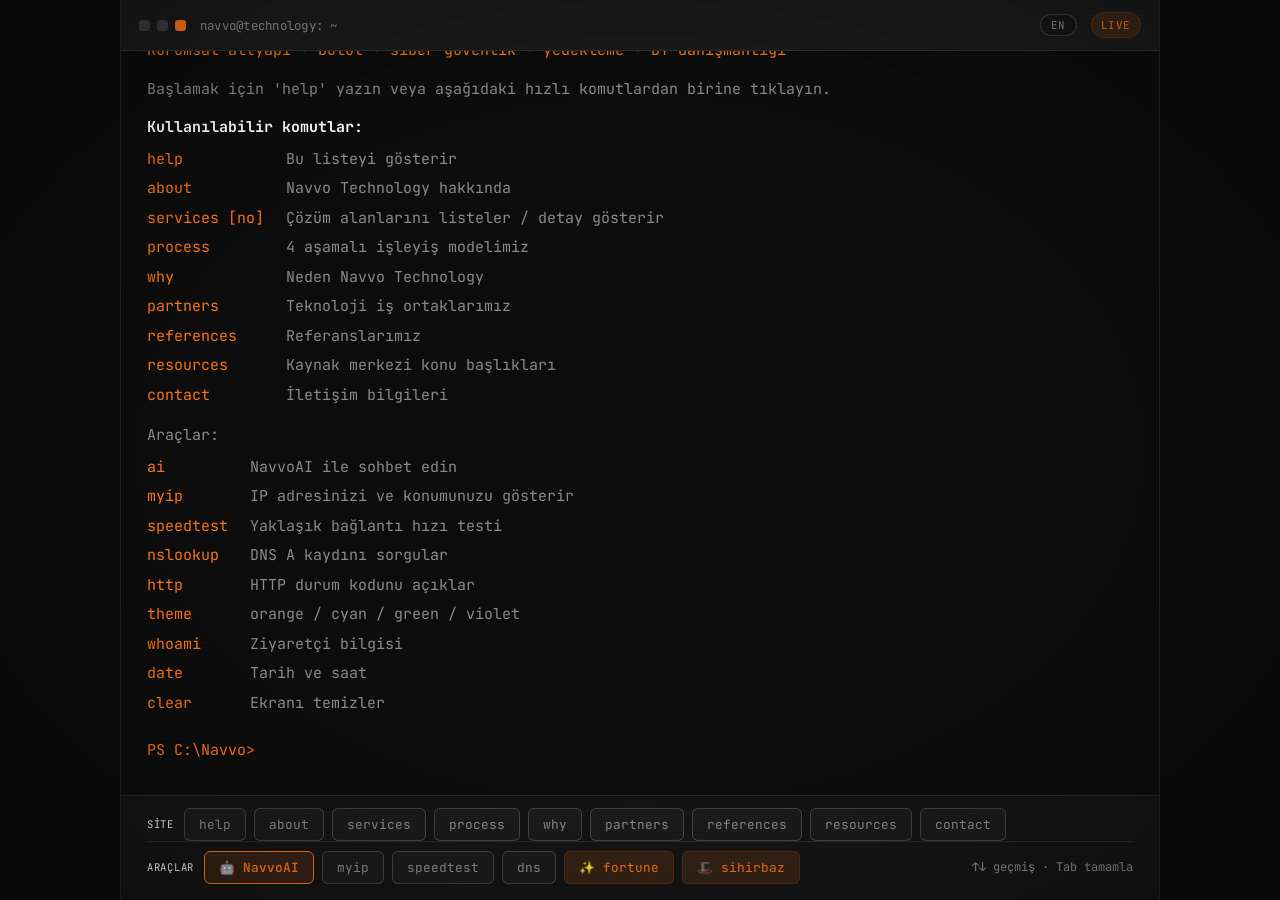
==== index.html @ ca524dff "Collapse mobile command bar into a dropdown, move language switch to header - The SİTE/ARAÇLAR butto" ====
<!DOCTYPE html>
<html lang="tr">
<head>
<meta charset="UTF-8">
<meta name="viewport" content="width=device-width, initial-scale=1.0">
<title>Navvo Technology — Terminal</title>
<meta name="description" content="Navvo Technology; kurumsal altyapı, bulut, siber güvenlik, yedekleme ve BT danışmanlığı hizmetlerini interaktif bir komut satırı arayüzünde sunar.">
<link rel="icon" href="data:,">
<link rel="preconnect" href="https://fonts.googleapis.com">
<link rel="preconnect" href="https://fonts.gstatic.com" crossorigin>
<link href="https://fonts.googleapis.com/css2?family=JetBrains+Mono:wght@400;500;600;700&display=swap" rel="stylesheet">
<link rel="stylesheet" href="assets/css/terminal.css">
</head>
<body>

<div class="crt"></div>

<div class="terminal">
  <div class="title-bar">
    <div class="tl-dots">
      <span></span><span></span><span class="close" title="exit"></span>
    </div>
    <div class="tl-title">navvo@technology: ~</div>
    <button class="lang-toggle" id="lang-toggle" type="button">EN</button>
    <div class="tl-badge">LIVE</div>
  </div>

  <div class="term-body" id="term-body">
    <div id="term-output"></div>
    <div class="input-row">
      <span class="prompt" id="prompt-label">PS C:\Navvo&gt;</span>
      <input id="term-input" class="term-input" autocomplete="off" spellcheck="false" disabled>
    </div>
  </div>

  <div class="quick-cmds">
    <button class="qc-toggle" id="qc-toggle" type="button">☰ Komutlar <span class="chev">▾</span></button>
    <div class="qc-body" id="qc-body">
      <div class="qc-body-inner">
        <div class="qc-row">
          <span class="qc-label">Site</span>
          <button data-cmd="help">help</button>
          <button data-cmd="about">about</button>
          <button data-cmd="services">services</button>
          <button data-cmd="process">process</button>
          <button data-cmd="why">why</button>
          <button data-cmd="partners">partners</button>
          <button data-cmd="references">references</button>
          <button data-cmd="resources">resources</button>
          <button data-cmd="contact">contact</button>
        </div>
        <div class="qc-row">
          <span class="qc-label">Araçlar</span>
          <button data-cmd="ai" class="ai-btn">🤖 NavvoAI</button>
          <button data-cmd="myip">myip</button>
          <button data-cmd="speedtest">speedtest</button>
          <button data-cmd="dns navvo.co">dns</button>
          <button data-cmd="fortune" class="fun-btn">✨ fortune</button>
          <button data-cmd="buyu" class="fun-btn">🎩 sihirbaz</button>
          <span class="hint">↑↓ geçmiş · Tab tamamla</span>
        </div>
      </div>
    </div>
  </div>
</div>

<script src="assets/js/data.js"></script>
<script src="assets/js/terminal.js"></script>
</body>
</html>
---- assets/css/terminal.css ----
:root{
  --bg:#0c0c0c;
  --panel:#141414;
  --panel-2:#1a1a1a;
  --text:#f1f1f1;
  --text-dim:#8a8a8a;
  --accent:#f97316;
  --accent-dim: rgba(249,115,22,.14);
  --border: rgba(255,255,255,.09);
  --border-strong: rgba(255,255,255,.18);
  --danger:#f43f5e;
  --ok:#22c55e;
  --info:#3b82f6;
}
*,*::before,*::after{ box-sizing:border-box; }
html,body{ height:100%; }
body{
  margin:0;
  background:var(--bg);
  color:var(--text);
  font-family:'JetBrains Mono','Cascadia Code',Consolas,monospace;
  font-size:15px;
  line-height:1.7;
  -webkit-font-smoothing:antialiased;
  overflow:hidden;
}
a{ color:var(--accent); }
button{ font-family:inherit; cursor:pointer; }

.crt{
  position:fixed; inset:0; pointer-events:none; z-index:50;
  background:
    repeating-linear-gradient(rgba(0,0,0,0) 0, rgba(0,0,0,0) 2px, rgba(255,255,255,.012) 3px, rgba(0,0,0,0) 4px),
    radial-gradient(ellipse at center, transparent 55%, rgba(0,0,0,.55) 130%);
}

.terminal{
  height:100vh; display:flex; flex-direction:column;
  max-width:1040px; margin:0 auto;
  border-left:1px solid var(--border); border-right:1px solid var(--border);
}

.title-bar{
  flex:none; display:flex; align-items:center; gap:14px;
  padding:12px 18px; background:var(--panel-2); border-bottom:1px solid var(--border);
}
.tl-dots{ display:flex; gap:7px; }
.tl-dots span{ width:11px; height:11px; border-radius:3px; background:#3a3a3a; display:inline-block; transition:filter .2s; }
.tl-dots span.close{ background:var(--accent); cursor:pointer; }
.tl-dots span.close:hover{ filter:brightness(1.3); }
.tl-title{ font-size:.78rem; color:var(--text-dim); letter-spacing:.02em; }
.lang-toggle{
  margin-left:auto; font-size:.68rem; color:var(--text-dim); border:1px solid var(--border-strong);
  background:var(--panel); padding:3px 10px; border-radius:999px; letter-spacing:.05em;
  text-transform:uppercase; transition:all .2s;
}
.lang-toggle:hover{ color:var(--accent); border-color:var(--accent); background:var(--accent-dim); }
.tl-badge{
  font-size:.68rem; color:var(--accent); border:1px solid var(--accent-dim);
  background:var(--accent-dim); padding:3px 9px; border-radius:999px; letter-spacing:.05em; text-transform:uppercase;
  animation: live-pulse 2.4s ease-in-out infinite;
}
@keyframes live-pulse{
  0%,100%{ opacity:1; }
  50%{ opacity:.32; }
}

.term-body{
  flex:1; overflow-y:auto; padding:22px 26px 12px;
  scrollbar-width:thin; scrollbar-color:#333 transparent;
}
.term-body::-webkit-scrollbar{ width:9px; }
.term-body::-webkit-scrollbar-thumb{ background:#2a2a2a; border-radius:6px; }

.line{ white-space:pre-wrap; word-break:break-word; margin:0 0 2px; }
.line.spacer{ height:.6em; }
.line.dim{ color:var(--text-dim); }
.line.accent{ color:var(--accent); }
.line.ok{ color:var(--ok); }
.line.danger{ color:var(--danger); }
.line.info{ color:var(--info); }
.line b{ color:#fff; }
.echo-row{ display:flex; gap:10px; margin-bottom:2px; }
.echo-row .prompt{ color:var(--accent); flex:none; }
.echo-row .cmd-echo{ color:var(--text); }

.help-table{ display:grid; grid-template-columns:auto 1fr; gap:4px 22px; margin:6px 0 4px; }
.help-table .k{ color:var(--accent); }
.help-table .v{ color:var(--text-dim); }

.svc-list{ margin:6px 0; }
.svc-block{ padding:6px 0; }
.svc-row{ display:grid; grid-template-columns:28px 1fr auto; gap:10px; align-items:baseline; }
.svc-row .idx{ color:var(--text-dim); }
.svc-row .name{ font-weight:600; }
.svc-row .hint{ color:var(--text-dim); font-size:.85em; }
.svc-desc{ color:var(--text-dim); margin:2px 0 0 38px; font-size:.9em; max-width:640px; }

.clickable{ cursor:pointer; border-radius:4px; transition:background .15s; }
.clickable:hover{ background:var(--accent-dim); }
.svc-row.clickable:hover .name{ text-decoration:underline; }

.info-block{ margin:0 0 14px; max-width:680px; }
.info-block .title{ color:var(--accent); font-weight:600; }
.info-block .desc{ color:var(--text-dim); margin-top:3px; font-size:.92em; }

.client-grid{ display:grid; grid-template-columns:repeat(3, 1fr); gap:5px 24px; margin:8px 0; }
.client-item{ color:var(--text); font-size:.92em; white-space:nowrap; overflow:hidden; text-overflow:ellipsis; }
.client-item .bullet{ color:var(--accent); margin-right:8px; }

.tree{ margin:6px 0; }
.tree-line{ padding:1px 4px; }
.tree-prefix{ color:var(--text-dim); white-space:pre; }
.tree-node{ color:var(--text); }
.tree-line.clickable:hover .tree-node{ color:var(--accent); text-decoration:underline; }

.sub-item{ margin:2px 0 10px 18px; }
.sub-item .bullet{ color:var(--accent); }
.sub-item .name{ color:#fff; font-weight:600; }
.sub-item .desc{ color:var(--text-dim); display:block; margin-left:18px; }

.link-line a{ text-decoration:underline; }

.input-row{
  display:flex; align-items:center; gap:10px; padding:6px 0 18px;
  flex:none;
}
.input-row .prompt{ color:var(--accent); flex:none; white-space:nowrap; }
.term-input{
  flex:1; background:transparent; border:none; outline:none;
  color:var(--text); font:inherit; caret-color:var(--accent); min-width:0;
}
.term-input::selection{ background:var(--accent-dim); }

.quick-cmds{
  flex:none;
  padding:12px 26px 16px; border-top:1px solid var(--border); background:var(--panel);
}
.qc-toggle{
  display:none; width:100%; align-items:center; justify-content:space-between;
  background:var(--panel-2); border:1px solid var(--border-strong); color:var(--text-dim);
  padding:10px 14px; border-radius:6px; font-size:.8rem;
}
.qc-toggle .chev{ transition:transform .25s ease; }
.qc-toggle.open .chev{ transform:rotate(180deg); }
.qc-body{ display:flex; flex-direction:column; gap:9px; }
.qc-row{ display:flex; flex-wrap:wrap; gap:8px; align-items:center; }
.qc-row + .qc-row{ padding-top:9px; border-top:1px solid var(--border); }
.qc-label{
  font-size:.66rem; text-transform:uppercase; letter-spacing:.07em;
  color:var(--text-faint); margin-right:2px; white-space:nowrap;
}
.quick-cmds button{
  background:var(--panel-2); border:1px solid var(--border-strong); color:var(--text-dim);
  padding:7px 14px; border-radius:6px; font-size:.8rem; transition:all .2s;
}
.quick-cmds button:hover{ color:var(--accent); border-color:var(--accent); background:var(--accent-dim); }
.quick-cmds button.fun-btn{ color:var(--accent); border-color:var(--accent-dim); background:var(--accent-dim); }
.quick-cmds button.fun-btn:hover{ border-color:var(--accent); }
.quick-cmds button.ai-btn{ color:var(--accent); border-color:var(--accent); background:var(--accent-dim); font-weight:600; }
.quick-cmds button.ai-btn:hover{ background:var(--accent); color:#0a0a0a; }

.ai-you{ color:var(--text-dim); font-weight:600; }
.ai-bot{ color:var(--accent); font-weight:600; }

.quick-link{
  background:var(--panel-2); border:1px solid var(--border-strong); color:var(--text-dim);
  padding:7px 14px; border-radius:6px; font-size:.8rem; transition:all .2s; text-decoration:none;
}
.quick-link:hover{ color:var(--accent); border-color:var(--accent); background:var(--accent-dim); }
.quick-cmds .hint{ margin-left:auto; color:var(--text-dim); font-size:.75rem; align-self:center; display:none; }

@media (min-width:640px){
  .quick-cmds .hint{ display:block; }
}
@media (max-width:640px){
  .client-grid{ grid-template-columns:1fr; }
  body{ font-size:13.5px; }
  .term-body{ padding:16px 16px 8px; }
  .quick-cmds{ padding:10px 16px 14px; }
  .title-bar{ padding:10px 14px; }

  .qc-toggle{ display:flex; }
  .qc-body{
    display:grid; grid-template-rows:0fr; transition:grid-template-rows .3s ease;
  }
  .qc-body.open{ grid-template-rows:1fr; margin-top:10px; }
  .qc-body-inner{ overflow:hidden; display:flex; flex-direction:column; gap:9px; }
}
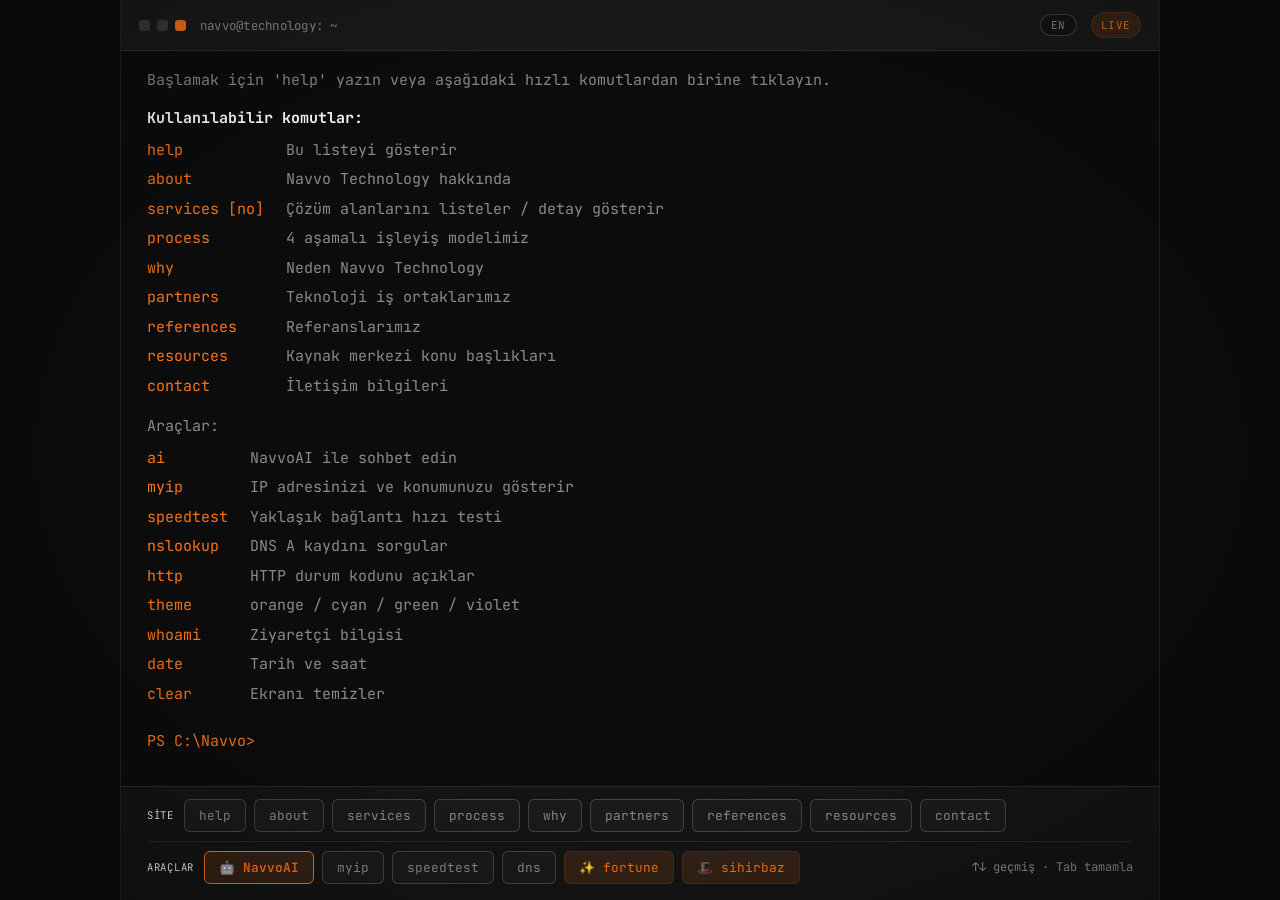
==== commit df25eaed: "Rework mobile nav: header hamburger opens a right-side drawer The narrow title bar was cramming dots" ====
--- a/index.html
+++ b/index.html
@@ -21,6 +21,7 @@
       <span></span><span></span><span class="close" title="exit"></span>
     </div>
     <div class="tl-title">navvo@technology: ~</div>
+    <button class="menu-toggle" id="menu-toggle" type="button" aria-label="Menü">☰</button>
     <button class="lang-toggle" id="lang-toggle" type="button">EN</button>
     <div class="tl-badge">LIVE</div>
   </div>
@@ -33,32 +34,30 @@
     </div>
   </div>
 
-  <div class="quick-cmds">
-    <button class="qc-toggle" id="qc-toggle" type="button">☰ Komutlar <span class="chev">▾</span></button>
-    <div class="qc-body" id="qc-body">
-      <div class="qc-body-inner">
-        <div class="qc-row">
-          <span class="qc-label">Site</span>
-          <button data-cmd="help">help</button>
-          <button data-cmd="about">about</button>
-          <button data-cmd="services">services</button>
-          <button data-cmd="process">process</button>
-          <button data-cmd="why">why</button>
-          <button data-cmd="partners">partners</button>
-          <button data-cmd="references">references</button>
-          <button data-cmd="resources">resources</button>
-          <button data-cmd="contact">contact</button>
-        </div>
-        <div class="qc-row">
-          <span class="qc-label">Araçlar</span>
-          <button data-cmd="ai" class="ai-btn">🤖 NavvoAI</button>
-          <button data-cmd="myip">myip</button>
-          <button data-cmd="speedtest">speedtest</button>
-          <button data-cmd="dns navvo.co">dns</button>
-          <button data-cmd="fortune" class="fun-btn">✨ fortune</button>
-          <button data-cmd="buyu" class="fun-btn">🎩 sihirbaz</button>
-          <span class="hint">↑↓ geçmiş · Tab tamamla</span>
-        </div>
+  <div class="qc-backdrop" id="qc-backdrop"></div>
+  <div class="quick-cmds" id="quick-cmds">
+    <div class="qc-body-inner">
+      <div class="qc-row">
+        <span class="qc-label">Site</span>
+        <button data-cmd="help">help</button>
+        <button data-cmd="about">about</button>
+        <button data-cmd="services">services</button>
+        <button data-cmd="process">process</button>
+        <button data-cmd="why">why</button>
+        <button data-cmd="partners">partners</button>
+        <button data-cmd="references">references</button>
+        <button data-cmd="resources">resources</button>
+        <button data-cmd="contact">contact</button>
+      </div>
+      <div class="qc-row">
+        <span class="qc-label">Araçlar</span>
+        <button data-cmd="ai" class="ai-btn">🤖 NavvoAI</button>
+        <button data-cmd="myip">myip</button>
+        <button data-cmd="speedtest">speedtest</button>
+        <button data-cmd="dns navvo.co">dns</button>
+        <button data-cmd="fortune" class="fun-btn">✨ fortune</button>
+        <button data-cmd="buyu" class="fun-btn">🎩 sihirbaz</button>
+        <span class="hint">↑↓ geçmiş · Tab tamamla</span>
       </div>
     </div>
   </div>
--- a/assets/css/terminal.css
+++ b/assets/css/terminal.css
@@ -49,6 +49,13 @@
 .tl-dots span.close{ background:var(--accent); cursor:pointer; }
 .tl-dots span.close:hover{ filter:brightness(1.3); }
 .tl-title{ font-size:.78rem; color:var(--text-dim); letter-spacing:.02em; }
+.menu-toggle{
+  display:none; align-items:center; justify-content:center;
+  width:32px; height:32px; margin-left:auto;
+  background:var(--panel); border:1px solid var(--border-strong); color:var(--text-dim);
+  border-radius:6px; font-size:1rem; line-height:1; transition:all .2s;
+}
+.menu-toggle.open{ color:var(--accent); border-color:var(--accent); background:var(--accent-dim); }
 .lang-toggle{
   margin-left:auto; font-size:.68rem; color:var(--text-dim); border:1px solid var(--border-strong);
   background:var(--panel); padding:3px 10px; border-radius:999px; letter-spacing:.05em;
@@ -136,15 +143,9 @@
   flex:none;
   padding:12px 26px 16px; border-top:1px solid var(--border); background:var(--panel);
 }
-.qc-toggle{
-  display:none; width:100%; align-items:center; justify-content:space-between;
-  background:var(--panel-2); border:1px solid var(--border-strong); color:var(--text-dim);
-  padding:10px 14px; border-radius:6px; font-size:.8rem;
-}
-.qc-toggle .chev{ transition:transform .25s ease; }
-.qc-toggle.open .chev{ transform:rotate(180deg); }
-.qc-body{ display:flex; flex-direction:column; gap:9px; }
+.qc-body-inner{ display:flex; flex-direction:column; gap:9px; }
 .qc-row{ display:flex; flex-wrap:wrap; gap:8px; align-items:center; }
+.qc-backdrop{ display:none; }
 .qc-row + .qc-row{ padding-top:9px; border-top:1px solid var(--border); }
 .qc-label{
   font-size:.66rem; text-transform:uppercase; letter-spacing:.07em;
@@ -177,13 +178,28 @@
   .client-grid{ grid-template-columns:1fr; }
   body{ font-size:13.5px; }
   .term-body{ padding:16px 16px 8px; }
-  .quick-cmds{ padding:10px 16px 14px; }
-  .title-bar{ padding:10px 14px; }
-
-  .qc-toggle{ display:flex; }
-  .qc-body{
-    display:grid; grid-template-rows:0fr; transition:grid-template-rows .3s ease;
+  .title-bar{ padding:10px 14px; position:relative; z-index:70; }
+
+  .tl-title{ display:none; }
+  .menu-toggle{ display:flex; }
+  .lang-toggle{ margin-left:0; padding:6px 11px; }
+
+  .qc-backdrop{
+    display:block; position:fixed; inset:0; z-index:65; background:rgba(0,0,0,.55);
+    opacity:0; pointer-events:none; transition:opacity .25s ease;
   }
-  .qc-body.open{ grid-template-rows:1fr; margin-top:10px; }
-  .qc-body-inner{ overflow:hidden; display:flex; flex-direction:column; gap:9px; }
-}
+  .qc-backdrop.open{ opacity:1; pointer-events:auto; }
+
+  .quick-cmds{
+    position:fixed; top:0; right:0; bottom:0; z-index:66;
+    width:82vw; max-width:320px;
+    border-left:1px solid var(--border-strong);
+    box-shadow:-12px 0 34px rgba(0,0,0,.55);
+    transform:translateX(100%);
+    transition:transform .3s ease;
+    overflow-y:auto;
+    padding:64px 18px 24px;
+  }
+  .quick-cmds.open{ transform:translateX(0); }
+  .qc-row{ padding-top:12px; }
+}
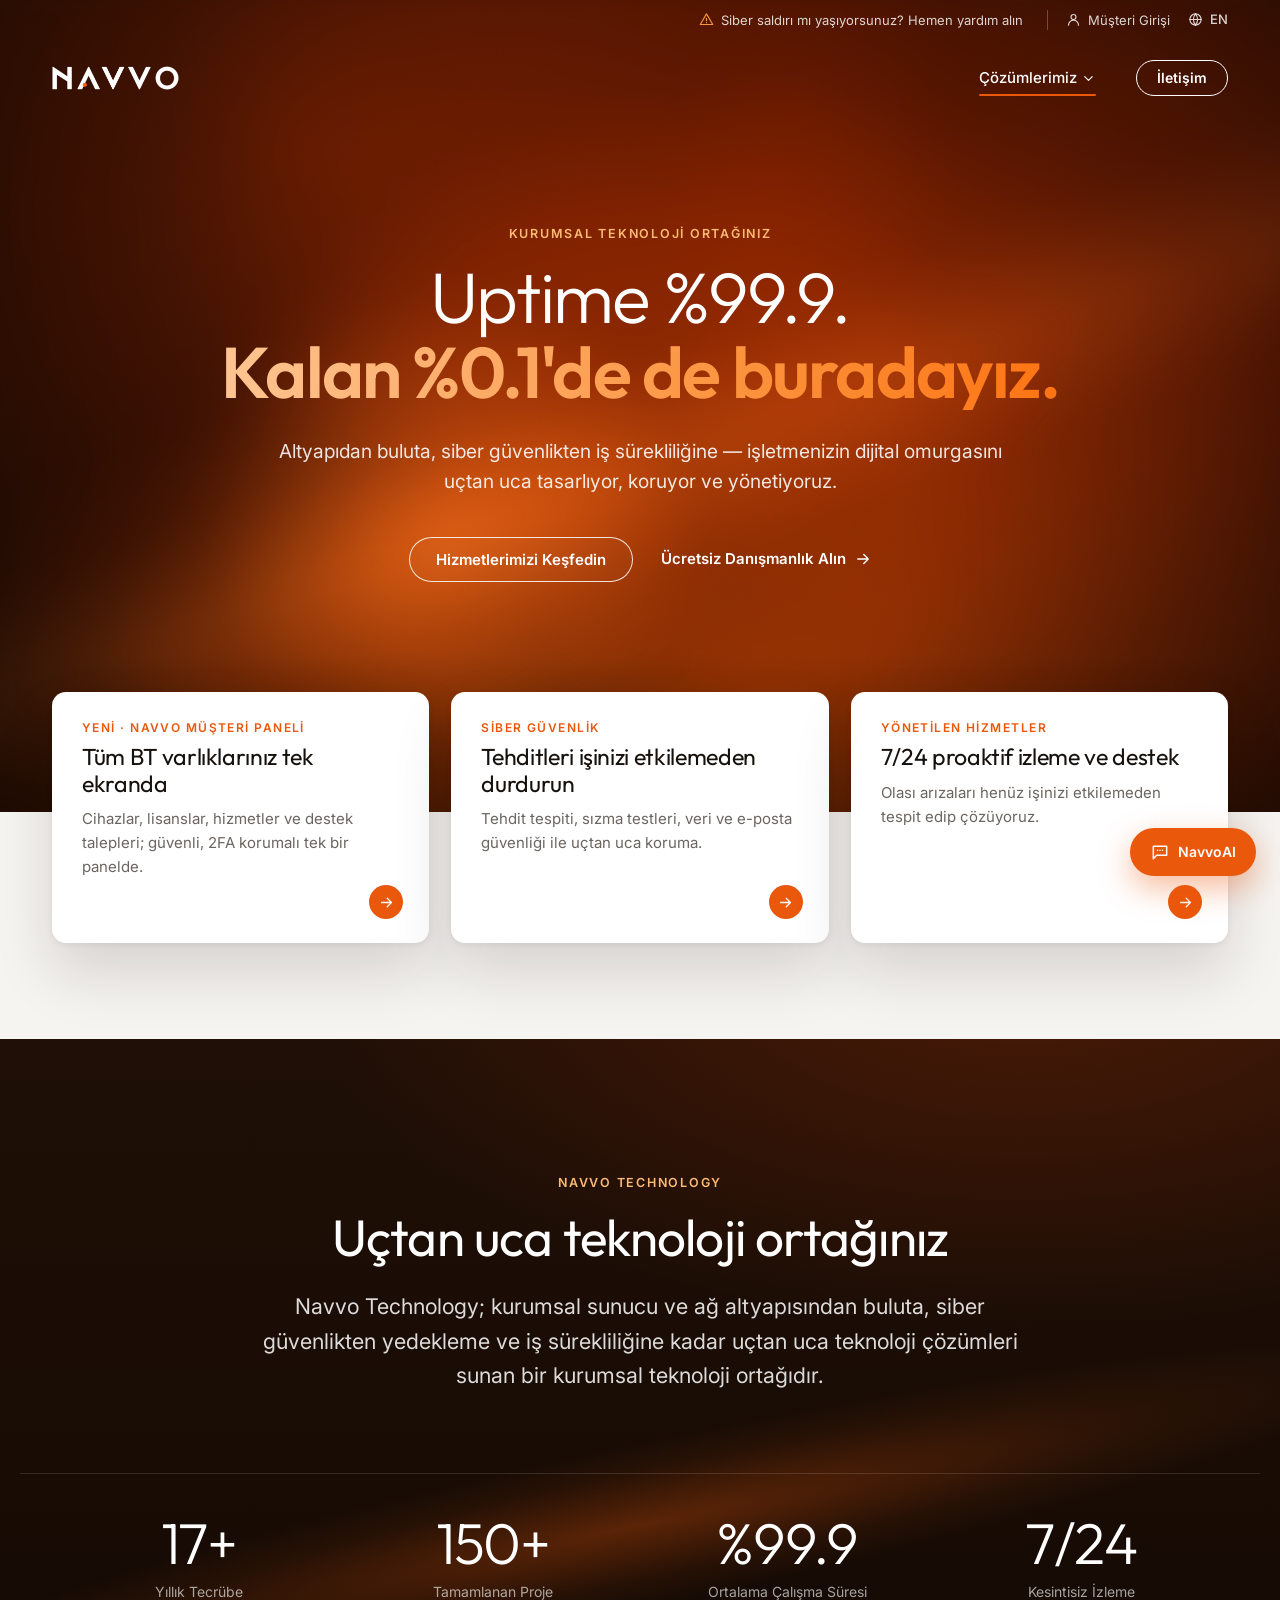
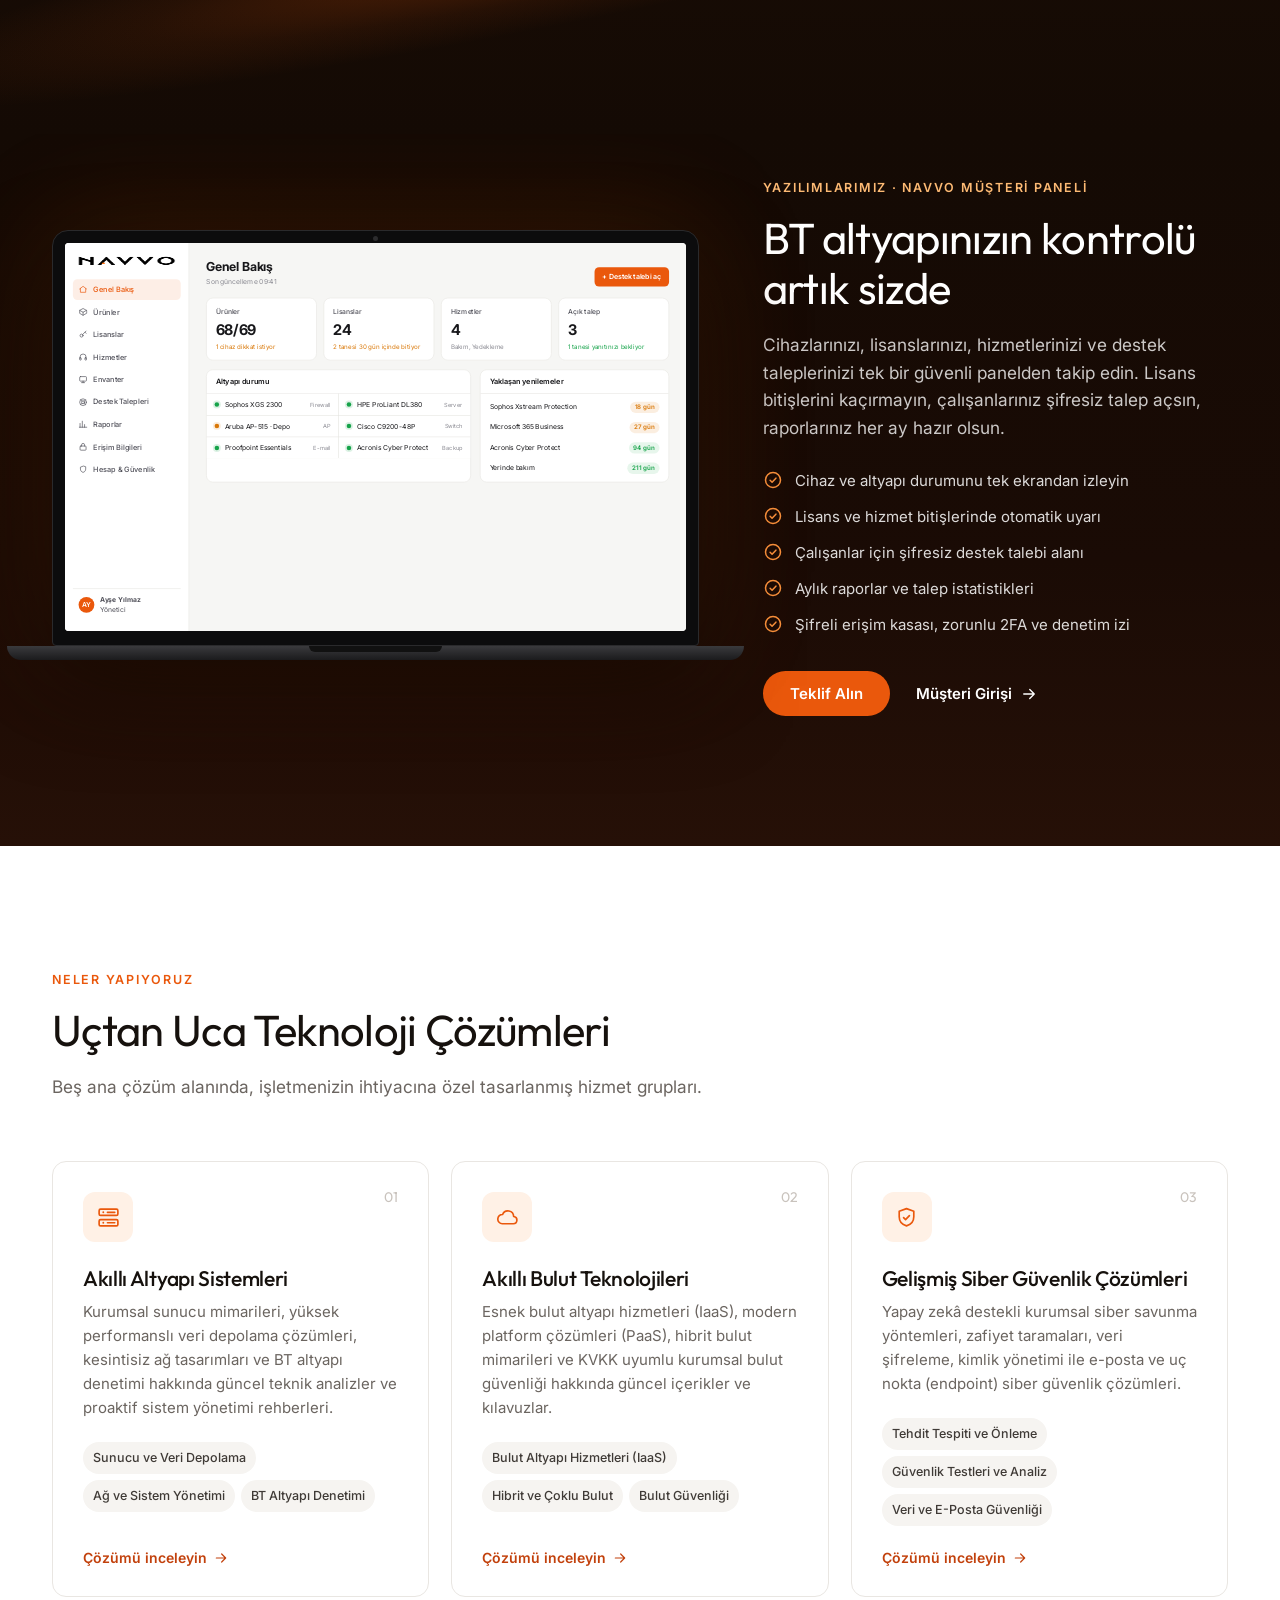
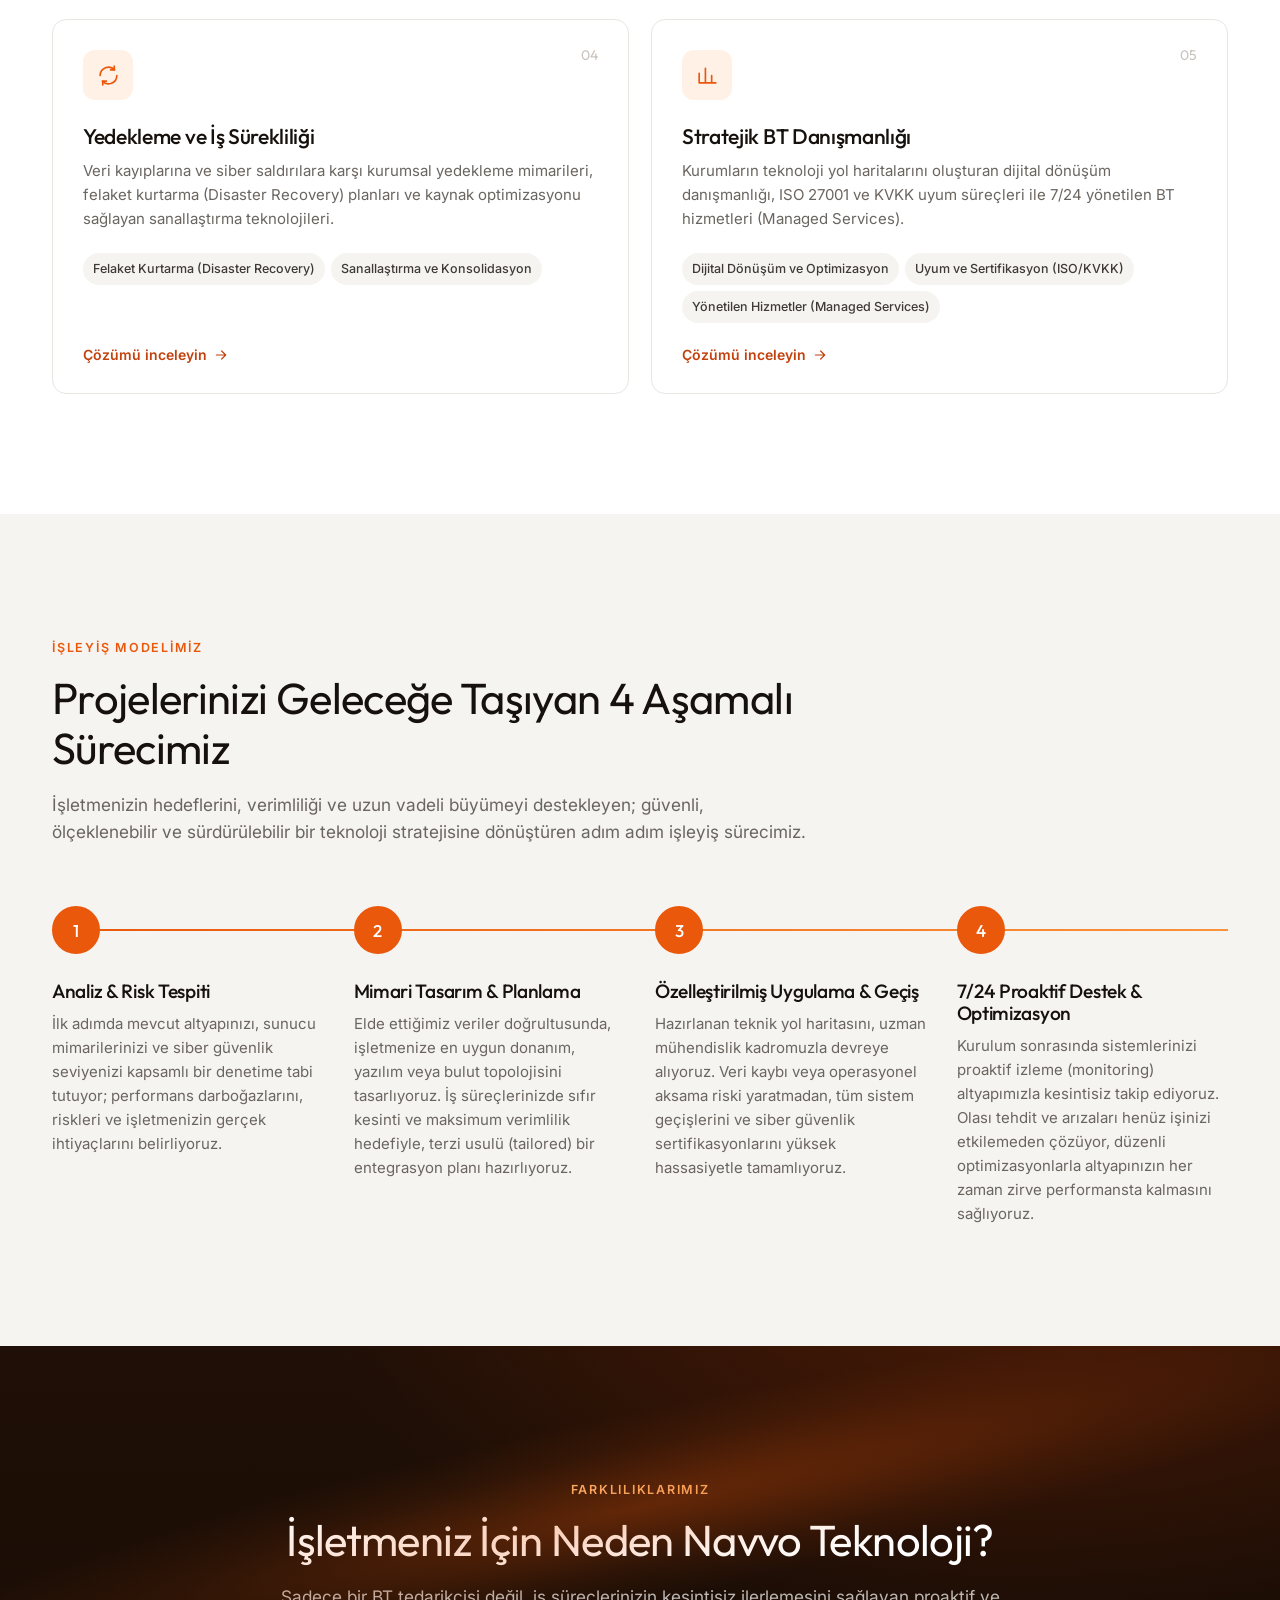
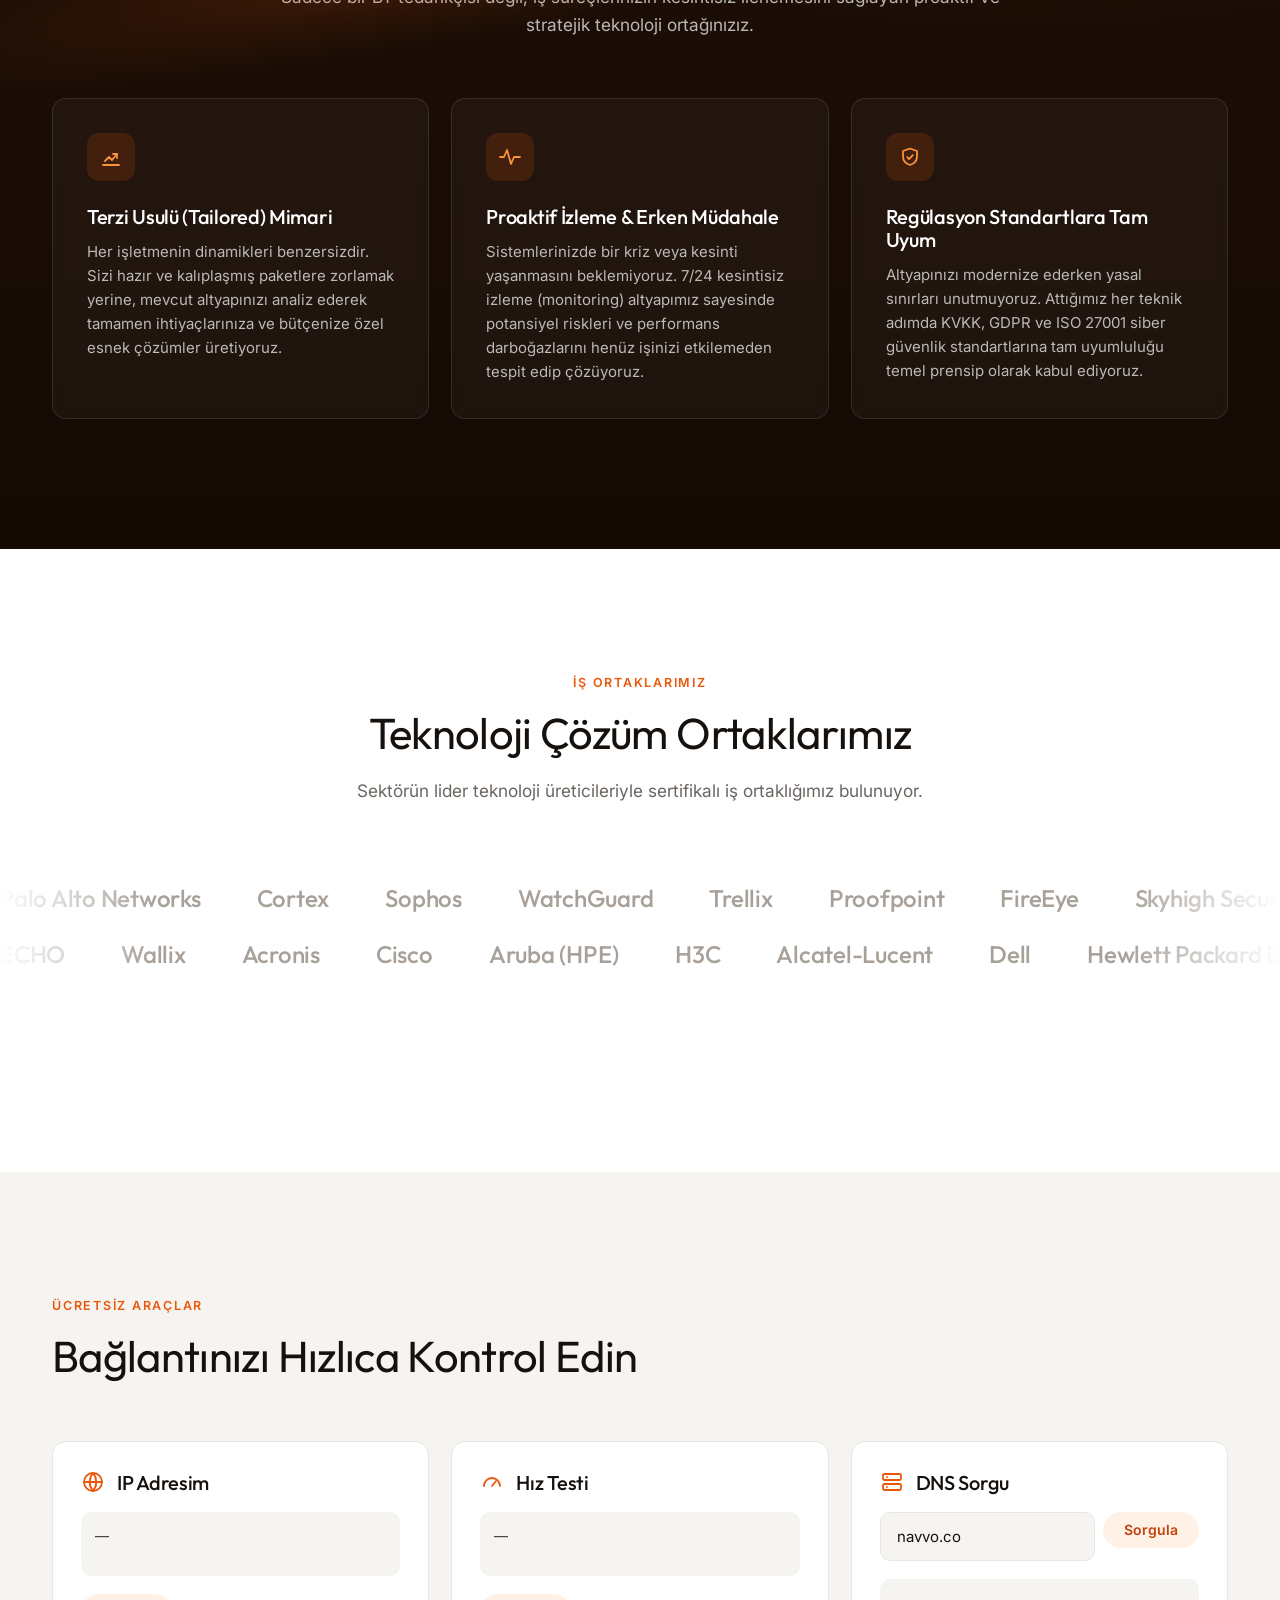
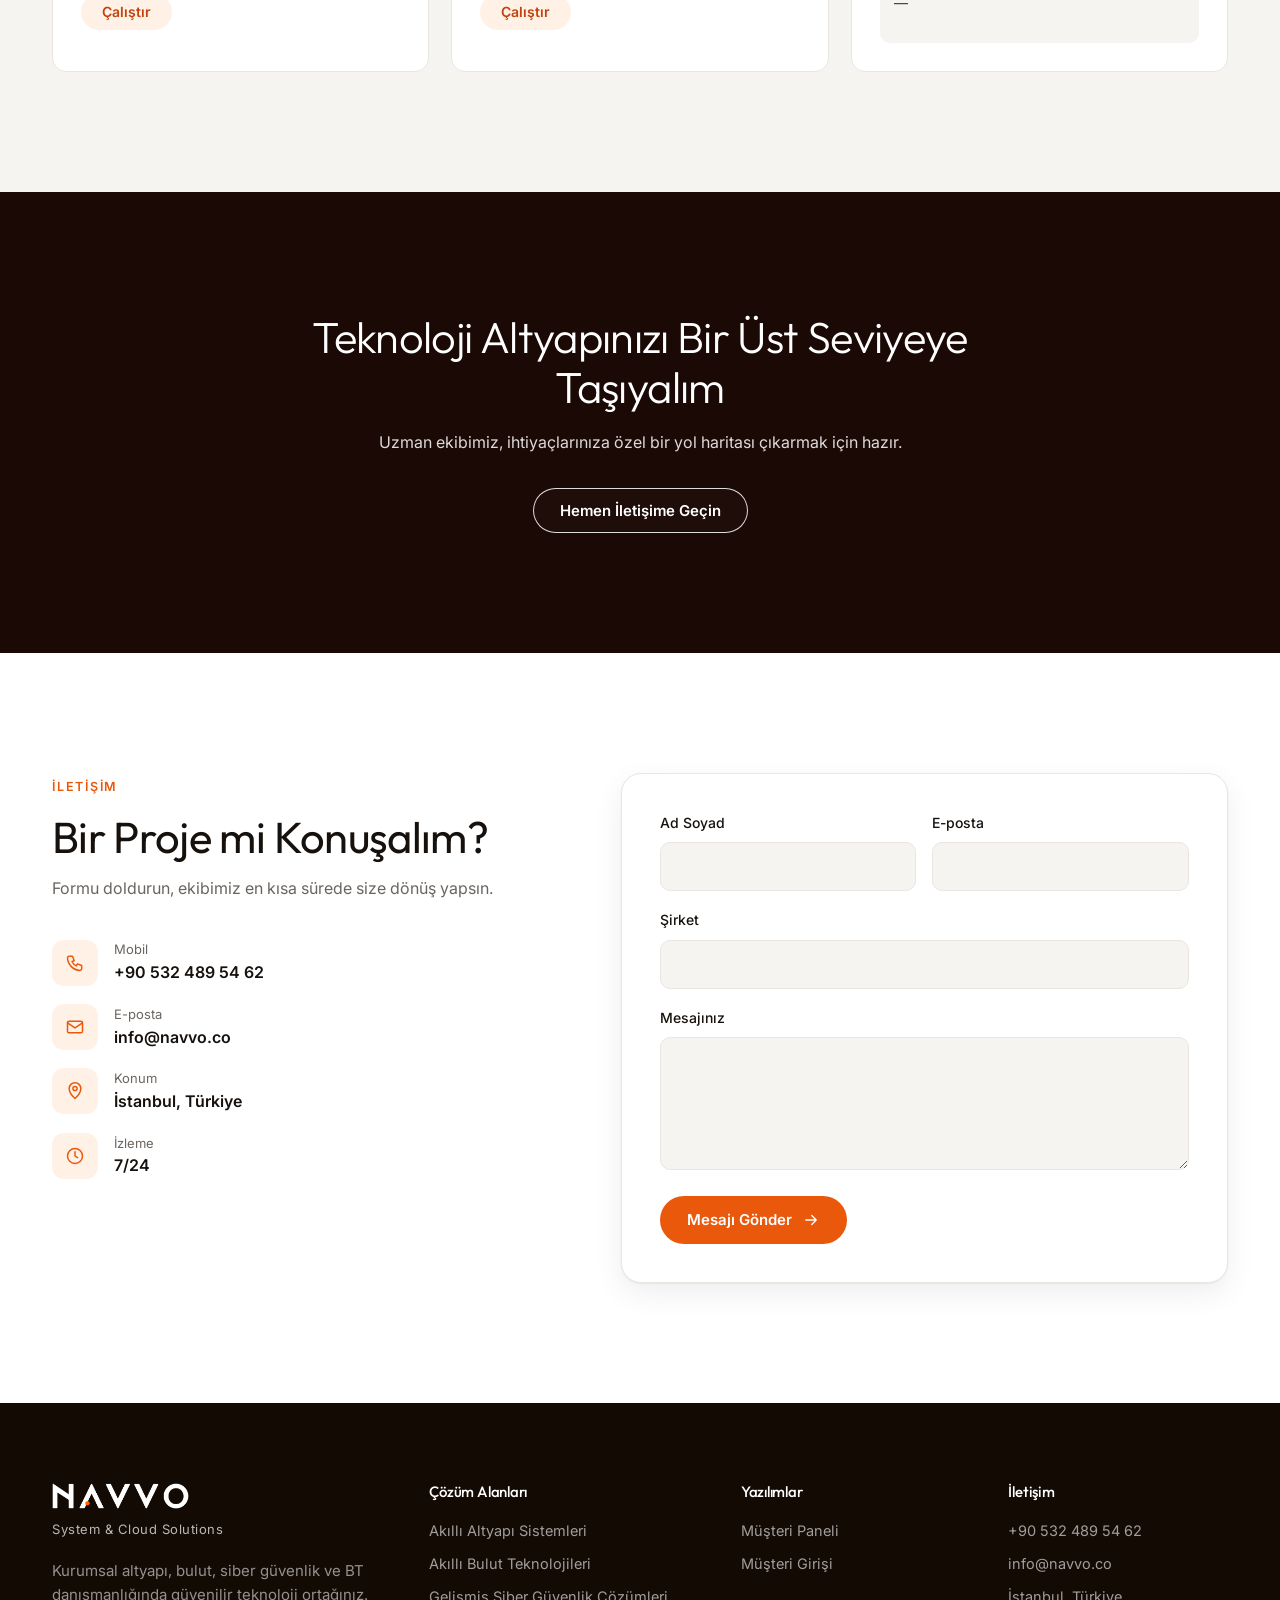
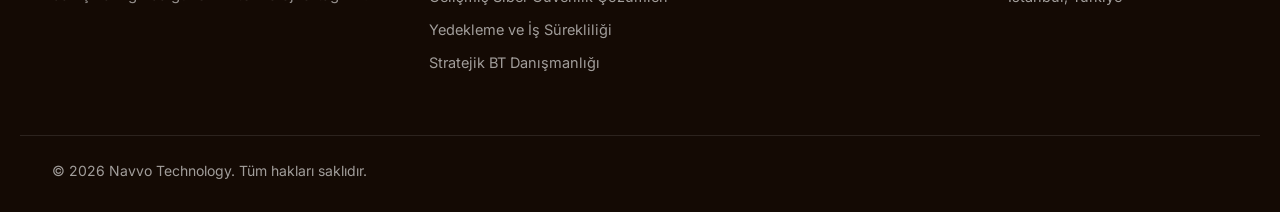
==== commit 68ca0f81: "Redesign site: Sophos-style layout, solution pages, product section Replace the terminal-style UI wi" ====
--- a/index.html
+++ b/index.html
@@ -3,67 +3,268 @@
 <head>
 <meta charset="UTF-8">
 <meta name="viewport" content="width=device-width, initial-scale=1.0">
-<title>Navvo Technology — Terminal</title>
-<meta name="description" content="Navvo Technology; kurumsal altyapı, bulut, siber güvenlik, yedekleme ve BT danışmanlığı hizmetlerini interaktif bir komut satırı arayüzünde sunar.">
-<link rel="icon" href="data:,">
+<title>Navvo Technology — Kurumsal Altyapı, Bulut ve Siber Güvenlik</title>
+<meta name="description" content="Navvo Technology; kurumsal sunucu ve ağ altyapısı, bulut teknolojileri, siber güvenlik, yedekleme ve iş sürekliliği ile stratejik BT danışmanlığı alanlarında uçtan uca çözümler sunar.">
+<meta name="theme-color" content="#1a0b04">
+<link rel="icon" href="assets/img/favicon.svg" type="image/svg+xml">
 <link rel="preconnect" href="https://fonts.googleapis.com">
 <link rel="preconnect" href="https://fonts.gstatic.com" crossorigin>
-<link href="https://fonts.googleapis.com/css2?family=JetBrains+Mono:wght@400;500;600;700&display=swap" rel="stylesheet">
-<link rel="stylesheet" href="assets/css/terminal.css">
+<link href="https://fonts.googleapis.com/css2?family=Inter:wght@400;500;600;700&family=Outfit:wght@300;400;500;600&display=swap" rel="stylesheet">
+<link rel="stylesheet" href="assets/css/site.css?v=11">
 </head>
-<body>
-
-<div class="crt"></div>
-
-<div class="terminal">
-  <div class="title-bar">
-    <div class="tl-dots">
-      <span></span><span></span><span class="close" title="exit"></span>
-    </div>
-    <div class="tl-title">navvo@technology: ~</div>
-    <button class="menu-toggle" id="menu-toggle" type="button" aria-label="Menü">☰</button>
-    <button class="lang-toggle" id="lang-toggle" type="button">EN</button>
-    <div class="tl-badge">LIVE</div>
-  </div>
-
-  <div class="term-body" id="term-body">
-    <div id="term-output"></div>
-    <div class="input-row">
-      <span class="prompt" id="prompt-label">PS C:\Navvo&gt;</span>
-      <input id="term-input" class="term-input" autocomplete="off" spellcheck="false" disabled>
-    </div>
-  </div>
-
-  <div class="qc-backdrop" id="qc-backdrop"></div>
-  <div class="quick-cmds" id="quick-cmds">
-    <div class="qc-body-inner">
-      <div class="qc-row">
-        <span class="qc-label">Site</span>
-        <button data-cmd="help">help</button>
-        <button data-cmd="about">about</button>
-        <button data-cmd="services">services</button>
-        <button data-cmd="process">process</button>
-        <button data-cmd="why">why</button>
-        <button data-cmd="partners">partners</button>
-        <button data-cmd="references">references</button>
-        <button data-cmd="resources">resources</button>
-        <button data-cmd="contact">contact</button>
-      </div>
-      <div class="qc-row">
-        <span class="qc-label">Araçlar</span>
-        <button data-cmd="ai" class="ai-btn">🤖 NavvoAI</button>
-        <button data-cmd="myip">myip</button>
-        <button data-cmd="speedtest">speedtest</button>
-        <button data-cmd="dns navvo.co">dns</button>
-        <button data-cmd="fortune" class="fun-btn">✨ fortune</button>
-        <button data-cmd="buyu" class="fun-btn">🎩 sihirbaz</button>
-        <span class="hint">↑↓ geçmiş · Tab tamamla</span>
-      </div>
+<body data-page="home">
+
+<div class="topbar">
+  <div class="container topbar-inner">
+    <a href="tel:+905324895462" class="topbar-alert"><svg viewBox="0 0 24 24" class="ico"><path d="M12 3 2 20h20Z"/><path d="M12 10v4M12 17h.01"/></svg><span data-i18n="top.alert">Siber saldırı mı yaşıyorsunuz? Hemen yardım alın</span></a>
+    <div class="topbar-links">
+      <a href="https://customer.navvo.co" class="topbar-link"><svg viewBox="0 0 24 24" class="ico"><circle cx="12" cy="8" r="4"/><path d="M4 21a8 8 0 0 1 16 0"/></svg><span data-i18n="top.login">Müşteri Girişi</span></a>
+      <button class="topbar-link lang-btn" id="lang-toggle" type="button" aria-label="Dil / Language"><svg viewBox="0 0 24 24" class="ico"><circle cx="12" cy="12" r="9"/><path d="M3 12h18M12 3a14 14 0 0 1 0 18M12 3a14 14 0 0 0 0 18"/></svg><span id="lang-label">EN</span></button>
     </div>
   </div>
 </div>
 
-<script src="assets/js/data.js"></script>
-<script src="assets/js/terminal.js"></script>
+<header class="nav" id="nav">
+  <div class="container nav-inner">
+    <a href="index.html" class="brand" aria-label="Navvo Technology">
+      <img src="assets/img/logo-white.png" alt="Navvo" class="brand-logo logo-on-dark" width="507" height="96">
+      <img src="assets/img/logo.png" alt="" class="brand-logo logo-on-light" width="507" height="96">
+    </a>
+    <nav class="nav-links" id="nav-links">
+      <div class="nav-drop mega">
+        <a href="#services" class="nav-drop-btn"><span data-i18n="nav.solutions">Çözümlerimiz</span><svg viewBox="0 0 24 24" class="ico chev"><path d="m6 9 6 6 6-6"/></svg></a>
+        <div class="mega-menu" id="mega-menu"></div>
+      </div>
+    </nav>
+    <div class="nav-actions">
+      <a href="#contact" class="btn btn-outline btn-sm nav-cta" data-i18n="nav.contact">İletişim</a>
+      <button class="nav-toggle" id="nav-toggle" type="button" aria-label="Menü"><span></span><span></span></button>
+    </div>
+  </div>
+</header>
+
+<main>
+  <section class="hero" id="home">
+    <canvas class="hero-canvas" id="hero-canvas" aria-hidden="true"></canvas>
+    <div class="hero-grain" aria-hidden="true"></div>
+    <div class="container hero-inner">
+      <div class="eyebrow eyebrow-glow reveal" data-i18n="hero.eyebrow">Kurumsal Teknoloji Ortağınız</div>
+      <h1 class="reveal" style="--d:1"><span data-i18n="hero.title1">Uptime %99.9.</span> <span data-i18n="hero.title2">Kalan %0.1'de de buradayız.</span></h1>
+      <p class="hero-sub reveal" style="--d:2" data-i18n="hero.subtitle">Altyapıdan buluta, siber güvenlikten iş sürekliliğine — işletmenizin dijital omurgasını uçtan uca tasarlıyor, koruyor ve yönetiyoruz.</p>
+      <div class="hero-actions reveal" style="--d:3">
+        <a href="#services" class="btn btn-outline-light" data-i18n="hero.cta1">Hizmetlerimizi Keşfedin</a>
+        <a href="#contact" class="link-arrow light"><span data-i18n="hero.cta2">Ücretsiz Danışmanlık Alın</span> <svg viewBox="0 0 24 24" class="ico"><path d="M5 12h14M13 6l6 6-6 6"/></svg></a>
+      </div>
+    </div>
+  </section>
+
+  <section class="spotlight">
+    <div class="container spot-grid">
+      <a href="#portal" class="spot reveal">
+        <span class="spot-tag" data-i18n="spot.1.tag">Yeni · Navvo Müşteri Paneli</span>
+        <h3 data-i18n="spot.1.title">Tüm BT varlıklarınız tek ekranda</h3>
+        <p data-i18n="spot.1.desc">Cihazlar, lisanslar, hizmetler ve destek talepleri; güvenli, 2FA korumalı tek bir panelde.</p>
+        <span class="spot-go"><svg viewBox="0 0 24 24" class="ico"><path d="M5 12h14M13 6l6 6-6 6"/></svg></span>
+      </a>
+      <a href="#services" class="spot reveal" style="--d:1">
+        <span class="spot-tag" data-i18n="spot.2.tag">Siber Güvenlik</span>
+        <h3 data-i18n="spot.2.title">Tehditleri işinizi etkilemeden durdurun</h3>
+        <p data-i18n="spot.2.desc">Tehdit tespiti, sızma testleri, veri ve e-posta güvenliği ile uçtan uca koruma.</p>
+        <span class="spot-go"><svg viewBox="0 0 24 24" class="ico"><path d="M5 12h14M13 6l6 6-6 6"/></svg></span>
+      </a>
+      <a href="#process" class="spot reveal" style="--d:2">
+        <span class="spot-tag" data-i18n="spot.3.tag">Yönetilen Hizmetler</span>
+        <h3 data-i18n="spot.3.title">7/24 proaktif izleme ve destek</h3>
+        <p data-i18n="spot.3.desc">Olası arızaları henüz işinizi etkilemeden tespit edip çözüyoruz.</p>
+        <span class="spot-go"><svg viewBox="0 0 24 24" class="ico"><path d="M5 12h14M13 6l6 6-6 6"/></svg></span>
+      </a>
+    </div>
+  </section>
+
+  <section class="dark-band about" id="about">
+    <div class="streak" aria-hidden="true"></div>
+    <div class="container narrow center">
+      <div class="eyebrow eyebrow-glow reveal" data-i18n="about.eyebrow">Navvo Technology</div>
+      <h2 class="reveal" data-i18n="about.title">Uçtan uca teknoloji ortağınız</h2>
+      <p class="lead reveal" style="--d:1" data-i18n="about.body">Navvo Technology; kurumsal sunucu ve ağ altyapısından buluta, siber güvenlikten yedekleme ve iş sürekliliğine kadar uçtan uca teknoloji çözümleri sunan bir kurumsal teknoloji ortağıdır.</p>
+    </div>
+    <div class="container stats-grid">
+      <div class="stat reveal"><div class="stat-num"><span data-count="17">17</span>+</div><div class="stat-label" data-i18n="stats.years">Yıllık Tecrübe</div></div>
+      <div class="stat reveal" style="--d:1"><div class="stat-num"><span data-count="150">150</span>+</div><div class="stat-label" data-i18n="stats.projects">Tamamlanan Proje</div></div>
+      <div class="stat reveal" style="--d:2"><div class="stat-num">%<span data-count="99.9" data-dec="1">99.9</span></div><div class="stat-label" data-i18n="stats.uptime">Ortalama Çalışma Süresi</div></div>
+      <div class="stat reveal" style="--d:3"><div class="stat-num">7/24</div><div class="stat-label" data-i18n="stats.support">Kesintisiz İzleme</div></div>
+    </div>
+  </section>
+
+  <section class="dark-band portal" id="portal">
+    <div class="container portal-grid">
+      <div class="laptop reveal" aria-label="Navvo Müşteri Paneli demo">
+        <div class="laptop-screen"><div class="demo-fit" id="demo-fit"><div class="demo" id="demo"></div></div></div>
+        <div class="laptop-base"></div>
+      </div>
+      <div class="portal-copy">
+        <div class="eyebrow eyebrow-glow reveal" data-i18n="portal.eyebrow">Yazılımlarımız · Navvo Müşteri Paneli</div>
+        <h2 class="reveal" data-i18n="portal.title">BT altyapınızın kontrolü artık sizde</h2>
+        <p class="lead-sm reveal" style="--d:1" data-i18n="portal.desc">Cihazlarınızı, lisanslarınızı, hizmetlerinizi ve destek taleplerinizi tek bir güvenli panelden takip edin. Lisans bitişlerini kaçırmayın, çalışanlarınız şifresiz talep açsın, raporlarınız her ay hazır olsun.</p>
+        <ul class="feat-list reveal" style="--d:2" id="feat-list"></ul>
+        <div class="portal-actions reveal" style="--d:3">
+          <a href="#contact" class="btn btn-primary" data-i18n="portal.buy">Teklif Alın</a>
+          <a href="https://customer.navvo.co" class="link-arrow light"><span data-i18n="top.login">Müşteri Girişi</span> <svg viewBox="0 0 24 24" class="ico"><path d="M5 12h14M13 6l6 6-6 6"/></svg></a>
+        </div>
+      </div>
+    </div>
+  </section>
+
+  <section class="section services" id="services">
+    <div class="container">
+      <div class="section-head reveal">
+        <div class="eyebrow" data-i18n="services.eyebrow">Neler Yapıyoruz</div>
+        <h2 data-i18n="services.title">Uçtan Uca Teknoloji Çözümleri</h2>
+        <p data-i18n="services.subtitle">Beş ana çözüm alanında, işletmenizin ihtiyacına özel tasarlanmış hizmet grupları.</p>
+      </div>
+      <div class="svc-grid" id="svc-grid"></div>
+    </div>
+  </section>
+
+  <section class="section process" id="process">
+    <div class="container">
+      <div class="section-head reveal">
+        <div class="eyebrow" data-i18n="process.eyebrow">İşleyiş Modelimiz</div>
+        <h2 data-i18n="process.title">Projelerinizi Geleceğe Taşıyan 4 Aşamalı Sürecimiz</h2>
+        <p data-i18n="process.subtitle">İşletmenizin hedeflerini, verimliliği ve uzun vadeli büyümeyi destekleyen; güvenli, ölçeklenebilir ve sürdürülebilir bir teknoloji stratejisine dönüştüren adım adım işleyiş sürecimiz.</p>
+      </div>
+      <div class="timeline" id="timeline"></div>
+    </div>
+  </section>
+
+  <section class="dark-band why" id="why">
+    <div class="streak streak-2" aria-hidden="true"></div>
+    <div class="container">
+      <div class="section-head center reveal">
+        <div class="eyebrow eyebrow-glow" data-i18n="why.eyebrow">Farklılıklarımız</div>
+        <h2 data-i18n="why.title">İşletmeniz İçin Neden Navvo Teknoloji?</h2>
+        <p data-i18n="why.subtitle">Sadece bir BT tedarikçisi değil, iş süreçlerinizin kesintisiz ilerlemesini sağlayan proaktif ve stratejik teknoloji ortağınızız.</p>
+      </div>
+      <div class="why-grid" id="why-grid"></div>
+    </div>
+  </section>
+
+  <section class="section logos" id="partners">
+    <div class="container">
+      <div class="section-head center reveal">
+        <div class="eyebrow" data-i18n="partners.eyebrow">İş Ortaklarımız</div>
+        <h2 data-i18n="partners.title">Teknoloji Çözüm Ortaklarımız</h2>
+        <p data-i18n="partners.subtitle">Sektörün lider teknoloji üreticileriyle sertifikalı iş ortaklığımız bulunuyor.</p>
+      </div>
+    </div>
+    <div class="marquee reveal" id="partners-marquee"></div>
+  </section>
+
+  <section class="section tools" id="tools">
+    <div class="container">
+      <div class="section-head reveal">
+        <div class="eyebrow" data-i18n="tools.eyebrow">Ücretsiz Araçlar</div>
+        <h2 data-i18n="tools.title">Bağlantınızı Hızlıca Kontrol Edin</h2>
+      </div>
+      <div class="tool-grid">
+        <div class="tool reveal">
+          <div class="tool-head"><svg viewBox="0 0 24 24" class="ico"><circle cx="12" cy="12" r="9"/><path d="M3 12h18M12 3a14 14 0 0 1 0 18M12 3a14 14 0 0 0 0 18"/></svg><h3 data-i18n="tools.ip">IP Adresim</h3></div>
+          <div class="tool-out" id="out-ip">—</div>
+          <button class="btn btn-soft btn-sm" data-tool="ip" data-i18n="tools.run">Çalıştır</button>
+        </div>
+        <div class="tool reveal" style="--d:1">
+          <div class="tool-head"><svg viewBox="0 0 24 24" class="ico"><path d="M4 16a8 8 0 1 1 16 0"/><path d="M12 16l4-5"/></svg><h3 data-i18n="tools.speed">Hız Testi</h3></div>
+          <div class="tool-out" id="out-speed">—</div>
+          <button class="btn btn-soft btn-sm" data-tool="speed" data-i18n="tools.run">Çalıştır</button>
+        </div>
+        <div class="tool reveal" style="--d:2">
+          <div class="tool-head"><svg viewBox="0 0 24 24" class="ico"><rect x="3" y="4" width="18" height="6" rx="1.4"/><rect x="3" y="14" width="18" height="6" rx="1.4"/><path d="M7 7h.01M7 17h.01"/></svg><h3 data-i18n="tools.dns">DNS Sorgu</h3></div>
+          <form class="tool-form" id="dns-form"><input id="dns-input" value="navvo.co" aria-label="Domain" autocomplete="off" spellcheck="false"><button class="btn btn-soft btn-sm" type="submit" data-i18n="tools.query">Sorgula</button></form>
+          <div class="tool-out" id="out-dns">—</div>
+        </div>
+      </div>
+    </div>
+  </section>
+
+  <section class="cta-band">
+    <canvas class="cta-canvas" id="cta-canvas" aria-hidden="true"></canvas>
+    <div class="container cta-inner reveal">
+      <h2 data-i18n="cta.title">Teknoloji Altyapınızı Bir Üst Seviyeye Taşıyalım</h2>
+      <p data-i18n="cta.subtitle">Uzman ekibimiz, ihtiyaçlarınıza özel bir yol haritası çıkarmak için hazır.</p>
+      <a href="#contact" class="btn btn-outline-light" data-i18n="cta.button">Hemen İletişime Geçin</a>
+    </div>
+  </section>
+
+  <section class="section contact" id="contact">
+    <div class="container contact-grid">
+      <div class="reveal">
+        <div class="eyebrow" data-i18n="contact.eyebrow">İletişim</div>
+        <h2 data-i18n="contact.title">Bir Proje mi Konuşalım?</h2>
+        <p class="muted" data-i18n="contact.subtitle">Formu doldurun, ekibimiz en kısa sürede size dönüş yapsın.</p>
+        <ul class="contact-list">
+          <li><span class="ci"><svg viewBox="0 0 24 24" class="ico"><path d="M5 4h4l2 5-2.5 1.5a11 11 0 0 0 5 5L15 13l5 2v4a2 2 0 0 1-2 2A16 16 0 0 1 3 6a2 2 0 0 1 2-2"/></svg></span><div><small data-i18n="contact.phone">Mobil</small><a href="tel:+905324895462">+90 532 489 54 62</a></div></li>
+          <li><span class="ci"><svg viewBox="0 0 24 24" class="ico"><rect x="3" y="5" width="18" height="14" rx="2"/><path d="m3 7 9 6 9-6"/></svg></span><div><small data-i18n="contact.info.email">E-posta</small><a href="mailto:info@navvo.co">info@navvo.co</a></div></li>
+          <li><span class="ci"><svg viewBox="0 0 24 24" class="ico"><path d="M12 21s-7-6.2-7-12a7 7 0 0 1 14 0c0 5.8-7 12-7 12Z"/><circle cx="12" cy="9" r="2.5"/></svg></span><div><small data-i18n="contact.info.location">Konum</small><span data-i18n="contact.info.locationValue">İstanbul, Türkiye</span></div></li>
+          <li><span class="ci"><svg viewBox="0 0 24 24" class="ico"><circle cx="12" cy="12" r="9"/><path d="M12 7v5l3 2"/></svg></span><div><small data-i18n="contact.monitor">İzleme</small><span>7/24</span></div></li>
+        </ul>
+      </div>
+      <form class="contact-form reveal" style="--d:1" id="contact-form">
+        <div class="row2">
+          <label><span data-i18n="contact.name">Ad Soyad</span><input name="name" required></label>
+          <label><span data-i18n="contact.email">E-posta</span><input name="email" type="email" required></label>
+        </div>
+        <label><span data-i18n="contact.company">Şirket</span><input name="company"></label>
+        <label><span data-i18n="contact.message">Mesajınız</span><textarea name="message" rows="5" required></textarea></label>
+        <button class="btn btn-primary" type="submit"><span data-i18n="contact.send">Mesajı Gönder</span> <svg viewBox="0 0 24 24" class="ico"><path d="M5 12h14M13 6l6 6-6 6"/></svg></button>
+      </form>
+    </div>
+  </section>
+</main>
+
+<footer class="footer">
+  <div class="container footer-grid">
+    <div>
+      <a href="index.html" class="brand brand-foot"><img src="assets/img/logo-white.png" alt="Navvo" class="brand-logo" width="507" height="96"><span class="brand-tag">System &amp; Cloud Solutions</span></a>
+      <p class="muted" data-i18n="footer.tagline">Kurumsal altyapı, bulut, siber güvenlik ve BT danışmanlığında güvenilir teknoloji ortağınız.</p>
+    </div>
+    <div>
+      <h4 data-i18n="footer.categoriesTitle">Çözüm Alanları</h4>
+      <ul class="footer-links" id="footer-cats"></ul>
+    </div>
+    <div>
+      <h4 data-i18n="footer.productTitle">Yazılımlar</h4>
+      <ul class="footer-links">
+        <li><a href="index.html#portal" data-i18n="nav.product">Müşteri Paneli</a></li>
+        <li><a href="https://customer.navvo.co" data-i18n="top.login">Müşteri Girişi</a></li>
+      </ul>
+    </div>
+    <div>
+      <h4 data-i18n="footer.contactTitle">İletişim</h4>
+      <ul class="footer-links">
+        <li><a href="tel:+905324895462">+90 532 489 54 62</a></li>
+        <li><a href="mailto:info@navvo.co">info@navvo.co</a></li>
+        <li><span data-i18n="contact.info.locationValue">İstanbul, Türkiye</span></li>
+      </ul>
+    </div>
+  </div>
+  <div class="container footer-bottom">
+    <span>© <span id="year">2026</span> Navvo Technology. <span data-i18n="footer.rights">Tüm hakları saklıdır.</span></span>
+  </div>
+</footer>
+
+<button class="ai-fab" id="ai-fab" type="button" aria-label="NavvoAI">
+  <svg viewBox="0 0 24 24" class="ico"><path d="M4 5h16v11H8l-4 4Z"/><path d="M9 10h.01M12 10h.01M15 10h.01"/></svg>
+  <span>NavvoAI</span>
+</button>
+<div class="ai-panel" id="ai-panel" role="dialog" aria-label="NavvoAI">
+  <div class="ai-head"><div><b>NavvoAI</b><small data-i18n="ai.sub">Genel teknik sorularınız için</small></div><button type="button" id="ai-close" aria-label="Kapat">×</button></div>
+  <div class="ai-body" id="ai-body"></div>
+  <form class="ai-form" id="ai-form"><input id="ai-input" autocomplete="off" data-i18n-ph="ai.ph" placeholder="Sorunuzu yazın..."><button type="submit" aria-label="Gönder"><svg viewBox="0 0 24 24" class="ico"><path d="M5 12h14M13 6l6 6-6 6"/></svg></button></form>
+</div>
+
+<div class="toast" id="toast"></div>
+
+<script src="assets/js/data.js?v=11"></script>
+<script src="assets/js/site.js?v=11"></script>
 </body>
 </html>
--- a/assets/css/site.css
+++ b/assets/css/site.css
@@ -0,0 +1,623 @@
+/* Navvo Technology — site styles */
+
+:root {
+  --brand: #ea580c;
+  --brand-hot: #ff6600;
+  --brand-600: #c2410c;
+  --amber: #fdba74;
+  --brand-soft: #fff1e6;
+  --brand-ring: rgba(234, 88, 12, .2);
+  --ink: #16110d;
+  --ink-2: #3f3a36;
+  --muted: #6b6560;
+  --line: #e9e6e2;
+  --bg: #ffffff;
+  --bg-2: #f6f4f1;
+  --night: #140a04;
+  --night-2: #1f0f06;
+  --radius: 14px;
+  --shadow: 0 1px 2px rgba(20, 10, 4, .05), 0 10px 30px rgba(20, 10, 4, .07);
+  --shadow-lg: 0 2px 6px rgba(20, 10, 4, .06), 0 30px 60px rgba(20, 10, 4, .14);
+  --ease: cubic-bezier(.22, .61, .36, 1);
+  --font: "Inter", system-ui, -apple-system, "Segoe UI", sans-serif;
+  --display: "Outfit", var(--font);
+}
+
+*, *::before, *::after { box-sizing: border-box; }
+html { scroll-behavior: smooth; -webkit-text-size-adjust: 100%; scroll-padding-top: 100px; }
+body {
+  margin: 0; font-family: var(--font); font-size: 16px; line-height: 1.6;
+  color: var(--ink-2); background: var(--bg); -webkit-font-smoothing: antialiased; overflow-x: hidden;
+}
+img, svg { display: block; }
+a { color: inherit; text-decoration: none; }
+h1, h2, h3, h4 { font-family: var(--display); color: var(--ink); margin: 0; font-weight: 400; letter-spacing: -.015em; line-height: 1.15; }
+h2 { font-size: clamp(1.9rem, 3.4vw, 2.9rem); }
+h3 { font-size: 1.25rem; font-weight: 500; }
+p { margin: 0; }
+.muted { color: var(--muted); }
+.center { text-align: center; margin-left: auto; margin-right: auto; }
+.container { width: 100%; max-width: 1240px; margin: 0 auto; padding: 0 32px; }
+.narrow { max-width: 820px; }
+.ico { width: 20px; height: 20px; fill: none; stroke: currentColor; stroke-width: 1.8; stroke-linecap: round; stroke-linejoin: round; flex: none; }
+:focus-visible { outline: 2px solid var(--brand); outline-offset: 3px; border-radius: 6px; }
+
+/* ---------- Buttons ---------- */
+.btn {
+  display: inline-flex; align-items: center; justify-content: center; gap: 10px;
+  padding: 14px 26px; border-radius: 999px; border: 1.5px solid transparent;
+  font: 600 15px/1 var(--font); cursor: pointer; white-space: nowrap;
+  transition: transform .25s var(--ease), box-shadow .25s var(--ease), background .25s, color .25s, border-color .25s;
+}
+.btn .ico { width: 18px; height: 18px; transition: transform .25s var(--ease); }
+.btn:hover .ico { transform: translateX(3px); }
+.btn-primary { background: var(--brand); color: #fff; }
+.btn-primary:hover { background: var(--brand-hot); transform: translateY(-2px); box-shadow: 0 10px 30px rgba(234, 88, 12, .4); }
+.btn-outline { border-color: currentColor; color: inherit; background: transparent; }
+.btn-outline:hover { background: var(--ink); border-color: var(--ink); color: #fff; }
+.btn-outline-light { border-color: rgba(255, 255, 255, .85); color: #fff; background: rgba(255, 255, 255, .02); }
+.btn-outline-light:hover { background: #fff; color: var(--ink); border-color: #fff; }
+.btn-soft { background: var(--brand-soft); color: var(--brand-600); }
+.btn-soft:hover { background: var(--brand); color: #fff; }
+.btn-sm { padding: 10px 20px; font-size: 14px; }
+.btn[disabled] { opacity: .6; pointer-events: none; }
+.link-arrow { display: inline-flex; align-items: center; gap: 8px; font-weight: 600; font-size: 15px; color: var(--brand-600); }
+.link-arrow.light { color: #fff; }
+.link-arrow .ico { width: 18px; height: 18px; transition: transform .25s var(--ease); }
+.link-arrow:hover .ico { transform: translateX(4px); }
+
+.eyebrow { display: inline-block; font: 600 12.5px/1.2 var(--font); letter-spacing: .14em; text-transform: uppercase; color: var(--brand); margin-bottom: 18px; }
+.eyebrow-glow { color: var(--amber); }
+
+/* ---------- Top bar & Nav ---------- */
+.topbar { position: absolute; top: 0; left: 0; right: 0; z-index: 51; font-size: 13px; color: rgba(255, 255, 255, .82); }
+.topbar-inner { display: flex; justify-content: flex-end; align-items: center; gap: 24px; height: 40px; }
+.topbar-alert, .topbar-link { display: inline-flex; align-items: center; gap: 7px; color: inherit; transition: color .2s; }
+.topbar-alert .ico { color: #fb923c; width: 15px; height: 15px; }
+.topbar-link .ico { width: 15px; height: 15px; }
+.topbar-alert:hover, .topbar-link:hover { color: #fff; }
+.topbar-links { display: flex; align-items: center; gap: 18px; padding-left: 18px; border-left: 1px solid rgba(255, 255, 255, .25); }
+.lang-btn { background: none; border: 0; padding: 0; font: 500 13px/1 var(--font); cursor: pointer; }
+
+.nav { position: absolute; top: 40px; left: 0; right: 0; z-index: 50; color: #fff; transition: background .3s, color .3s, box-shadow .3s; }
+.nav.fixed { position: fixed; top: 0; background: #fff; color: var(--ink); box-shadow: 0 1px 0 var(--line); animation: drop .35s var(--ease); }
+.nav-inner { display: flex; align-items: center; gap: 28px; height: 76px; }
+.brand { display: inline-flex; align-items: center; flex: none; }
+.brand-logo { height: 24px; width: auto; }
+.logo-on-light { display: none; }
+.nav.fixed .logo-on-dark { display: none; }
+.nav.fixed .logo-on-light { display: block; }
+.nav-links { display: flex; gap: 8px; margin-left: auto; }
+.nav-links > a, .nav-drop-btn { position: relative; padding: 8px 12px; font-size: 15px; font-weight: 500; opacity: .92; transition: opacity .2s, color .2s; }
+.nav-links > a::after, .nav-drop-btn::after { content: ""; position: absolute; left: 12px; right: 12px; bottom: 2px; height: 2px; border-radius: 2px; background: var(--brand); transform: scaleX(0); transform-origin: left; transition: transform .3s var(--ease); }
+.nav-links > a:hover, .nav-links > a.active, .nav-drop-btn:hover, .nav-drop-btn.active { opacity: 1; }
+.nav-links > a:hover::after, .nav-links > a.active::after, .nav-drop-btn:hover::after, .nav-drop-btn.active::after { transform: scaleX(1); }
+.nav-drop { display: flex; }
+.nav-drop-btn { display: inline-flex !important; align-items: center; gap: 4px; }
+.nav-drop .chev { width: 15px; height: 15px; transition: transform .25s var(--ease); }
+.nav.mega-open .chev { transform: rotate(180deg); }
+.nav.mega-open { background: #fff; color: var(--ink); box-shadow: 0 1px 0 var(--line); }
+.nav.mega-open .logo-on-dark { display: none; }
+.nav.mega-open .logo-on-light { display: block; }
+.nav.mega-open .nav-drop-btn::after { transform: scaleX(1); }
+
+/* Sophos-style mega menu */
+.mega-menu {
+  --split: calc(max(0px, (100% - 1240px) / 2) + 32px + 300px);
+  position: absolute; top: 100%; left: 0; right: 0; color: var(--ink);
+  background: linear-gradient(90deg, #f3eee9 var(--split), #fff var(--split));
+  border-top: 1px solid var(--line); box-shadow: 0 30px 60px rgba(20, 10, 4, .18);
+  opacity: 0; visibility: hidden; transform: translateY(-6px);
+  transition: opacity .22s, transform .3s var(--ease), visibility .22s;
+}
+.nav.mega-open .mega-menu { opacity: 1; visibility: visible; transform: none; }
+.mega-inner { display: grid; grid-template-columns: 300px 1fr 330px; min-height: 340px; }
+.mega-side { padding: 32px 0; display: flex; flex-direction: column; gap: 4px; }
+.mega-cat { display: flex; align-items: center; gap: 12px; padding: 12px 14px 12px 16px; border-radius: 10px 0 0 10px; font: 500 15px/1.3 var(--font); color: var(--ink); transition: background .2s, color .2s; }
+.mega-cat > span:nth-child(2) { flex: 1; }
+.mega-cat .ico { width: 16px; height: 16px; opacity: .45; transition: transform .2s, opacity .2s; }
+.mega-ic { width: 30px; height: 30px; flex: none; border-radius: 8px; display: grid; place-items: center; background: #fff; color: var(--brand); }
+.mega-ic svg { width: 17px; height: 17px; }
+.mega-cat.on { background: #fff; color: var(--brand-600); }
+.mega-cat.on .ico { opacity: 1; transform: translateX(2px); }
+.mega-main { padding: 40px 48px; animation: pop .3s var(--ease); }
+.mega-main h3 { font-size: 1.7rem; font-weight: 400; margin-bottom: 10px; }
+.mega-main p { color: var(--muted); font-size: 14.5px; max-width: 520px; margin-bottom: 22px; }
+.mega-main ul { list-style: none; padding: 0; margin: 0 0 26px; display: grid; gap: 4px; }
+.mega-main li a { display: inline-block; padding: 8px 0; font-size: 15px; color: var(--ink-2); transition: color .2s, transform .2s var(--ease); }
+.mega-main li a:hover { color: var(--brand-600); transform: translateX(4px); }
+.mega-aside { position: relative; padding: 32px 0 32px 10px; }
+.mega-aside::before {
+  content: ""; position: absolute; width: 300px; height: 300px; right: 0; top: 30px; border-radius: 50%;
+  background: radial-gradient(circle at 40% 40%, #ffb066, #ea580c 45%, rgba(234, 88, 12, 0) 70%); filter: blur(30px); opacity: .55;
+  animation: float 6s ease-in-out infinite;
+}
+.mega-card { position: relative; display: flex; flex-direction: column; gap: 6px; padding: 22px 22px 54px; border-radius: 12px; background: #fff; box-shadow: var(--shadow-lg); transition: transform .3s var(--ease); }
+.mega-card:hover { transform: translateY(-3px); }
+.mega-card b { font: 500 18px/1.3 var(--display); color: var(--ink); }
+.mega-card > span:not(.spot-tag):not(.spot-go) { font-size: 14px; color: var(--muted); }
+.mega-card .spot-go { right: 18px; bottom: 16px; }
+.nav-actions { display: flex; align-items: center; gap: 10px; }
+.nav-toggle { display: none; width: 44px; height: 44px; border: 0; background: transparent; cursor: pointer; position: relative; color: inherit; }
+.nav-toggle span { position: absolute; left: 11px; right: 11px; height: 2px; border-radius: 2px; background: currentColor; transition: transform .3s var(--ease), top .3s var(--ease); }
+.nav-toggle span:first-child { top: 17px; }
+.nav-toggle span:last-child { top: 26px; }
+.nav.open .nav-toggle span:first-child { top: 21px; transform: rotate(45deg); }
+.nav.open .nav-toggle span:last-child { top: 21px; transform: rotate(-45deg); }
+
+/* ---------- Hero (animated orange smoke) ---------- */
+.hero {
+  position: relative; overflow: hidden; color: #fff; text-align: center;
+  padding: 220px 0 230px; background: #1a0904;
+}
+.hero-canvas, .cta-canvas { position: absolute; inset: 0; width: 100%; height: 100%; filter: blur(18px) saturate(1.1); transform: scale(1.08); }
+.hero-grain {
+  position: absolute; inset: 0; opacity: .07; mix-blend-mode: overlay; pointer-events: none;
+  background-image: url("data:image/svg+xml,%3Csvg xmlns='http://www.w3.org/2000/svg' width='160' height='160'%3E%3Cfilter id='n'%3E%3CfeTurbulence type='fractalNoise' baseFrequency='.9' numOctaves='2' stitchTiles='stitch'/%3E%3C/filter%3E%3Crect width='100%25' height='100%25' filter='url(%23n)'/%3E%3C/svg%3E");
+}
+.hero::after { content: ""; position: absolute; inset: auto 0 0 0; height: 160px; background: linear-gradient(transparent, rgba(20, 8, 3, .35)); pointer-events: none; }
+.hero-inner { position: relative; z-index: 1; max-width: 1180px; }
+.hero h1 { color: #fff; font-size: clamp(2.5rem, 5.6vw, 4.6rem); font-weight: 300; letter-spacing: -.025em; line-height: 1.05; margin-bottom: 26px; }
+.hero h1 span { display: block; }
+.hero h1 span:last-child { font-weight: 600; background: linear-gradient(90deg, #ffd2a8, #fb923c 60%, #ff6600); -webkit-background-clip: text; background-clip: text; color: transparent; }
+.hero-sub { font-size: clamp(1.02rem, 1.5vw, 1.2rem); color: rgba(255, 255, 255, .88); max-width: 760px; margin: 0 auto 40px; }
+.hero-actions { display: flex; flex-wrap: wrap; justify-content: center; align-items: center; gap: 28px; }
+
+/* ---------- Spotlight cards (overlap hero) ---------- */
+.spotlight { position: relative; z-index: 2; margin-top: -120px; padding-bottom: 96px; background: linear-gradient(transparent 120px, var(--bg-2) 120px); }
+.spot-grid { display: grid; grid-template-columns: repeat(3, 1fr); gap: 22px; }
+.spot {
+  position: relative; display: flex; flex-direction: column; gap: 10px; padding: 30px 30px 64px;
+  background: #fff; border-radius: var(--radius); box-shadow: var(--shadow-lg);
+  transition: transform .4s var(--ease), box-shadow .4s var(--ease);
+}
+.spot:hover { transform: translateY(-6px); }
+.spot-tag { font: 600 12px/1 var(--font); letter-spacing: .12em; text-transform: uppercase; color: var(--brand); }
+.spot h3 { font-size: 1.45rem; font-weight: 400; }
+.spot p { color: var(--muted); font-size: 15px; }
+.spot-go { position: absolute; right: 26px; bottom: 24px; width: 34px; height: 34px; border-radius: 50%; display: grid; place-items: center; background: var(--brand); color: #fff; transition: transform .3s var(--ease); }
+.spot-go .ico { width: 17px; height: 17px; }
+.spot:hover .spot-go { transform: translateX(4px); }
+
+/* ---------- Dark bands ---------- */
+.dark-band { position: relative; overflow: hidden; background: radial-gradient(1200px 600px at 80% -10%, #4a1a06 0%, rgba(74, 26, 6, 0) 60%), linear-gradient(180deg, var(--night-2), var(--night)); color: rgba(255, 255, 255, .78); padding: 130px 0; }
+.dark-band h2, .dark-band h3 { color: #fff; }
+.dark-band .section-head p { color: rgba(255, 255, 255, .7); }
+.streak {
+  position: absolute; width: 160%; height: 120%; left: -30%; top: 10%; pointer-events: none;
+  background: radial-gradient(ellipse 55% 14% at 50% 50%, rgba(234, 88, 12, .32), rgba(234, 88, 12, .08) 45%, transparent 70%);
+  transform: rotate(-12deg); animation: streak 14s ease-in-out infinite alternate;
+}
+.streak-2 { top: -40%; animation-duration: 18s; animation-direction: alternate-reverse; }
+.about h2 { font-size: clamp(2rem, 4vw, 3.2rem); margin-bottom: 22px; }
+.lead { font-size: clamp(1.1rem, 1.7vw, 1.35rem); line-height: 1.6; color: rgba(255, 255, 255, .85); }
+.lead-sm { font-size: 1.08rem; color: rgba(255, 255, 255, .78); margin-bottom: 28px; }
+.stats-grid { position: relative; display: grid; grid-template-columns: repeat(4, 1fr); margin-top: 80px; border-top: 1px solid rgba(255, 255, 255, .12); }
+.stat { padding: 40px 20px 0; text-align: center; }
+.stat-num { font: 300 clamp(2.4rem, 4.6vw, 3.6rem)/1 var(--display); color: #fff; letter-spacing: -.02em; margin-bottom: 10px; }
+.stat-label { font-size: 14px; color: rgba(255, 255, 255, .62); }
+
+/* ---------- Product / portal ---------- */
+.portal { padding-top: 40px; background: linear-gradient(180deg, var(--night), #1a0b05 60%, #261007); }
+.portal-grid { position: relative; display: grid; grid-template-columns: 1.25fr .9fr; gap: 64px; align-items: center; }
+.portal h2 { margin-bottom: 18px; }
+.feat-list { list-style: none; padding: 0; margin: 0 0 34px; display: grid; gap: 12px; }
+.feat-list li { display: flex; gap: 12px; align-items: flex-start; font-size: 15px; color: rgba(255, 255, 255, .85); }
+.feat-list .ico { width: 20px; height: 20px; color: #fb923c; margin-top: 1px; }
+.portal-actions { display: flex; flex-wrap: wrap; align-items: center; gap: 26px; }
+
+.laptop { position: relative; perspective: 1600px; }
+.laptop-screen {
+  position: relative; border-radius: 16px 16px 4px 4px; padding: 12px 12px 14px; background: #0c0c0d;
+  border: 1px solid #2a2a2c; box-shadow: 0 40px 90px rgba(0, 0, 0, .5), 0 0 120px rgba(234, 88, 12, .18);
+}
+.laptop-screen::before { content: ""; position: absolute; top: 5px; left: 50%; width: 5px; height: 5px; margin-left: -2px; border-radius: 50%; background: #2c2c2e; }
+.laptop-base { height: 14px; margin: 0 -7%; border-radius: 0 0 14px 14px; background: linear-gradient(#3a3a3d, #1b1b1d); position: relative; }
+.laptop-base::before { content: ""; position: absolute; left: 50%; top: 0; width: 18%; height: 6px; margin-left: -9%; border-radius: 0 0 8px 8px; background: #111; }
+.demo-fit { position: relative; width: 100%; aspect-ratio: 16 / 10; overflow: hidden; border-radius: 4px; background: #f6f6f4; }
+.demo { position: absolute; top: 0; left: 0; width: 1100px; height: 688px; transform-origin: 0 0; }
+
+/* Mock portal UI */
+.d-app { display: grid; grid-template-columns: 220px 1fr; height: 100%; font: 13px/1.45 var(--font); color: #18181b; background: #f6f6f4; }
+.d-side { background: #fff; border-right: 1px solid #e6e5e1; padding: 20px 14px; display: flex; flex-direction: column; gap: 3px; }
+.d-side img { height: 15px; width: auto; margin: 4px 10px 22px; }
+.d-nav { display: flex; align-items: center; gap: 10px; padding: 9px 10px; border-radius: 8px; color: #52525b; font-weight: 500; transition: background .3s, color .3s; }
+.d-nav svg { width: 16px; height: 16px; fill: none; stroke: currentColor; stroke-width: 1.8; stroke-linecap: round; stroke-linejoin: round; }
+.d-nav.on { background: rgba(234, 88, 12, .1); color: #ea580c; }
+.d-side .d-user { margin-top: auto; display: flex; align-items: center; gap: 10px; padding: 10px; border-top: 1px solid #e6e5e1; font-size: 12px; color: #52525b; }
+.d-user i { width: 28px; height: 28px; border-radius: 50%; background: #ea580c; color: #fff; display: grid; place-items: center; font-style: normal; font-weight: 600; }
+.d-main { position: relative; padding: 26px 30px; overflow: hidden; }
+.d-screen { position: absolute; inset: 26px 30px; opacity: 0; transform: translateY(10px); transition: opacity .5s var(--ease), transform .5s var(--ease); pointer-events: none; }
+.d-screen.on { opacity: 1; transform: none; }
+.d-head { display: flex; justify-content: space-between; align-items: flex-end; margin-bottom: 20px; }
+.d-head b { display: block; font-size: 22px; font-weight: 700; letter-spacing: -.02em; }
+.d-head small { color: #8b8b93; font-size: 12px; }
+.d-btn { background: #ea580c; color: #fff; padding: 8px 14px; border-radius: 8px; font-weight: 600; font-size: 12.5px; transition: transform .2s; }
+.d-btn.press { transform: scale(.94); }
+.d-kpis { display: grid; grid-template-columns: repeat(4, 1fr); gap: 12px; margin-bottom: 16px; }
+.d-card { background: #fff; border: 1px solid #e6e5e1; border-radius: 12px; }
+.d-kpi { padding: 14px 16px; }
+.d-kpi span { color: #52525b; font-size: 12px; font-weight: 500; }
+.d-kpi b { display: block; font-size: 26px; font-weight: 700; letter-spacing: -.02em; margin: 4px 0 2px; }
+.d-kpi small { color: #8b8b93; font-size: 11px; }
+.d-kpi small.w { color: #d97706; }
+.d-kpi small.g { color: #16a34a; }
+.d-row { display: grid; grid-template-columns: 1.4fr 1fr; gap: 16px; }
+.d-card h4 { font: 600 13px/1 var(--font); padding: 14px 16px; border-bottom: 1px solid #e6e5e1; color: #18181b; letter-spacing: 0; }
+.d-dev { display: grid; grid-template-columns: 1fr 1fr; gap: 1px; background: #e6e5e1; }
+.d-dev div { background: #fff; padding: 10px 14px; display: flex; align-items: center; gap: 10px; font-size: 12px; }
+.d-dev div small { margin-left: auto; color: #8b8b93; }
+.dot { width: 8px; height: 8px; border-radius: 50%; background: #16a34a; flex: none; box-shadow: 0 0 0 3px rgba(22, 163, 74, .15); }
+.dot.w { background: #d97706; box-shadow: 0 0 0 3px rgba(217, 119, 6, .15); animation: blink 1.4s infinite; }
+.d-ren { padding: 6px 0; }
+.d-ren div { display: flex; justify-content: space-between; padding: 8px 16px; font-size: 12px; }
+.d-ren em { font-style: normal; font-weight: 600; padding: 2px 8px; border-radius: 999px; font-size: 11px; background: rgba(22, 163, 74, .1); color: #16a34a; }
+.d-ren em.w { background: rgba(217, 119, 6, .12); color: #d97706; }
+.d-table { width: 100%; border-collapse: collapse; font-size: 12px; }
+.d-table th { text-align: left; font-weight: 500; color: #8b8b93; padding: 10px 16px; border-bottom: 1px solid #e6e5e1; }
+.d-table td { padding: 11px 16px; border-bottom: 1px solid #f1f1ee; }
+.d-bar { width: 120px; height: 6px; border-radius: 3px; background: #f1f1ee; overflow: hidden; }
+.d-bar i { display: block; height: 100%; width: 0; border-radius: 3px; background: #16a34a; transition: width 1.2s var(--ease); }
+.d-bar i.w { background: #d97706; }
+.d-screen.on .d-bar i { width: var(--w); }
+.d-badge { display: inline-block; font-weight: 600; padding: 2px 8px; border-radius: 999px; font-size: 11px; }
+.b-ok { background: rgba(22, 163, 74, .1); color: #16a34a; }
+.b-w { background: rgba(217, 119, 6, .12); color: #d97706; }
+.b-i { background: rgba(37, 99, 235, .1); color: #2563eb; }
+.d-form { padding: 18px; display: grid; gap: 12px; }
+.d-field { border: 1px solid #e6e5e1; border-radius: 8px; padding: 10px 12px; min-height: 38px; font-size: 12.5px; color: #18181b; background: #fafaf9; }
+.d-field.big { min-height: 84px; }
+.d-field.focus { border-color: #ea580c; box-shadow: 0 0 0 3px rgba(234, 88, 12, .15); background: #fff; }
+.d-field label { display: block; font-size: 10.5px; color: #8b8b93; margin-bottom: 2px; }
+.caret::after { content: ""; display: inline-block; width: 1px; height: 13px; margin-left: 1px; vertical-align: -2px; background: #18181b; animation: blink 1s steps(1) infinite; }
+.d-toast { position: absolute; right: 0; bottom: 0; background: #18181b; color: #fff; padding: 12px 16px; border-radius: 10px; font-size: 12.5px; display: flex; gap: 10px; align-items: center; opacity: 0; transform: translateY(10px); transition: all .4s var(--ease); }
+.d-toast.on { opacity: 1; transform: none; }
+.d-toast i { width: 18px; height: 18px; border-radius: 50%; background: #16a34a; display: grid; place-items: center; font-style: normal; font-size: 11px; }
+.d-chart { display: flex; align-items: flex-end; gap: 14px; height: 210px; padding: 20px 20px 0; }
+.d-chart div { flex: 1; display: flex; gap: 4px; align-items: flex-end; height: 100%; }
+.d-chart span { flex: 1; border-radius: 4px 4px 0 0; height: 0; transition: height 1s var(--ease); }
+.d-chart span:first-child { background: #2a78d6; }
+.d-chart span:last-child { background: #1baf7a; }
+.d-screen.on .d-chart span { height: var(--h); }
+.d-axis { display: flex; gap: 14px; padding: 8px 20px 14px; font-size: 11px; color: #8b8b93; }
+.d-axis span { flex: 1; text-align: center; }
+.d-legend { display: flex; gap: 16px; font-size: 11.5px; color: #52525b; padding: 0 16px 14px; }
+.d-legend i { display: inline-block; width: 10px; height: 10px; border-radius: 3px; margin-right: 6px; vertical-align: -1px; }
+.d-cursor { position: absolute; z-index: 5; width: 22px; height: 22px; left: 0; top: 0; transition: transform .9s cubic-bezier(.65, 0, .35, 1); pointer-events: none; filter: drop-shadow(0 2px 3px rgba(0, 0, 0, .35)); }
+.d-cursor.click::after { content: ""; position: absolute; left: -9px; top: -9px; width: 22px; height: 22px; border-radius: 50%; border: 2px solid #ea580c; animation: click .5s ease-out; }
+.d-vault { display: grid; grid-template-columns: repeat(3, 1fr); gap: 12px; }
+.d-vault .d-card { padding: 14px 16px; }
+.d-vault b { display: block; font-size: 13px; margin-bottom: 6px; }
+.d-vault code { font: 12px/1.6 ui-monospace, Consolas, monospace; color: #52525b; display: block; }
+.d-lock { display: inline-flex; align-items: center; gap: 6px; margin-top: 10px; font-size: 11px; font-weight: 600; color: #ea580c; }
+
+/* ---------- Sections ---------- */
+.section { padding: 120px 0; }
+.section-head { max-width: 760px; margin-bottom: 60px; }
+.section-head h2 { margin-bottom: 18px; }
+.section-head p { color: var(--muted); font-size: 1.08rem; }
+
+/* Services */
+.svc-grid { display: grid; grid-template-columns: repeat(6, 1fr); gap: 22px; }
+.svc { grid-column: span 2; }
+.svc:nth-child(4), .svc:nth-child(5) { grid-column: span 3; }
+.svc {
+  position: relative; color: inherit; background: #fff; border: 1px solid var(--line); border-radius: var(--radius);
+  padding: 30px; overflow: hidden; display: flex; flex-direction: column;
+  transition: transform .4s var(--ease), box-shadow .4s var(--ease), border-color .4s;
+}
+.svc::after { content: ""; position: absolute; left: 0; right: 0; top: 0; height: 3px; background: linear-gradient(90deg, var(--brand), #fb923c); transform: scaleX(0); transform-origin: left; transition: transform .5s var(--ease); }
+.svc:hover { transform: translateY(-4px); box-shadow: var(--shadow-lg); border-color: transparent; }
+.svc:hover::after { transform: scaleX(1); }
+.svc-icon { width: 50px; height: 50px; border-radius: 12px; display: grid; place-items: center; margin-bottom: 24px; color: var(--brand); background: var(--brand-soft); transition: transform .4s var(--ease); }
+.svc:hover .svc-icon { transform: scale(1.06) rotate(-4deg); }
+.svc-icon svg { width: 25px; height: 25px; }
+.svc-num { position: absolute; top: 28px; right: 30px; font: 400 14px/1 var(--display); color: #c9c3bd; }
+.svc h3 { margin-bottom: 10px; font-size: 1.32rem; }
+.svc > p { color: var(--muted); font-size: 15px; margin-bottom: 22px; }
+.svc-tags { list-style: none; padding: 0; margin: 0 0 24px; display: flex; flex-wrap: wrap; gap: 6px; }
+.svc-tags li { font-size: 12.5px; font-weight: 500; color: var(--ink-2); background: var(--bg-2); padding: 6px 10px; border-radius: 999px; }
+.svc-go { margin-top: auto; display: inline-flex; align-items: center; gap: 6px; font: 600 14px/1 var(--font); color: var(--brand-600); }
+.svc-go .ico { width: 16px; height: 16px; transition: transform .25s var(--ease); }
+.svc:hover .svc-go .ico, .other-card:hover .svc-go .ico { transform: translateX(4px); }
+
+/* ---------- Solution pages ---------- */
+.sol-hero { text-align: left; padding: 190px 0 170px; }
+.sol-hero-grid { position: relative; z-index: 1; display: grid; grid-template-columns: 1.1fr .9fr; gap: 56px; align-items: center; }
+.sol-hero .eyebrow { display: inline-block; }
+.sol-hero h1 { font-size: clamp(2.4rem, 5vw, 4rem); font-weight: 300; margin-bottom: 14px; }
+.sol-tag { font: 300 clamp(1.3rem, 2.2vw, 1.8rem)/1.3 var(--display); color: #ffd2a8; margin-bottom: 20px; }
+.sol-desc { color: rgba(255, 255, 255, .82); font-size: 1.05rem; max-width: 560px; margin-bottom: 34px; }
+.sol-hero .hero-actions { justify-content: flex-start; }
+
+.sol-visual { position: relative; aspect-ratio: 1; width: 100%; max-width: 440px; justify-self: center; border-radius: 24px; background: rgba(255, 255, 255, .04); border: 1px solid rgba(255, 255, 255, .12); backdrop-filter: blur(8px); overflow: hidden; }
+.sv-ring { position: absolute; left: 50%; top: 50%; border-radius: 50%; border: 1px solid rgba(255, 180, 120, .25); transform: translate(-50%, -50%); }
+.sv-r1 { width: 34%; height: 34%; animation: pulse-ring 4s ease-out infinite; }
+.sv-r2 { width: 58%; height: 58%; border-style: dashed; animation: spin-c 40s linear infinite; }
+.sv-r3 { width: 84%; height: 84%; border-color: rgba(255, 255, 255, .08); }
+.sv-core { position: absolute; left: 50%; top: 50%; width: 26%; aspect-ratio: 1; transform: translate(-50%, -50%); border-radius: 26%; display: grid; place-items: center; color: #fff; background: linear-gradient(140deg, #f97316, #c2410c); box-shadow: 0 0 60px rgba(234, 88, 12, .6), inset 0 1px 0 rgba(255, 255, 255, .3); }
+.sv-core svg { width: 50%; height: 50%; }
+.sv-chip { position: absolute; padding: 9px 14px; border-radius: 999px; font-size: 13px; font-weight: 500; color: #fff; white-space: nowrap; background: rgba(20, 10, 4, .55); border: 1px solid rgba(255, 255, 255, .16); backdrop-filter: blur(6px); animation: float 6s ease-in-out infinite; }
+.sv-c0 { left: 7%; top: 9%; }
+.sv-c1 { right: 5%; top: 25%; animation-delay: -2s; }
+.sv-c2 { left: 9%; bottom: 10%; animation-delay: -4s; }
+
+.subnav { position: sticky; top: 76px; z-index: 40; background: #fff; border-bottom: 1px solid var(--line); }
+.subnav-inner { display: flex; align-items: center; gap: 24px; height: 60px; }
+.subnav b { font: 500 16px/1.2 var(--display); color: var(--ink); white-space: nowrap; overflow: hidden; text-overflow: ellipsis; }
+.subnav-links { margin-left: auto; display: flex; align-items: center; gap: 22px; font-size: 14px; color: var(--ink-2); }
+.subnav-links a:not(.btn):hover { color: var(--brand-600); }
+.subnav-links .btn { color: #fff; }
+
+.sol-stats { position: relative; z-index: 2; margin-top: -140px; padding-bottom: 20px; background: linear-gradient(transparent 140px, var(--bg-2) 140px); }
+.sol-stats-grid { display: grid; grid-template-columns: repeat(4, 1fr); gap: 18px; }
+.sol-stat { padding: 26px 24px; border-radius: var(--radius); background: #fff; box-shadow: var(--shadow-lg); }
+.sol-stat b { display: block; font: 300 2.4rem/1 var(--display); color: var(--ink); margin-bottom: 10px; }
+.sol-stat > span { font-size: 14px; color: var(--muted); }
+
+.sol-challenge { background: var(--bg-2); }
+.sol-challenge-grid { display: grid; grid-template-columns: .9fr 1.1fr; gap: 64px; align-items: start; }
+.sol-challenge-grid h2 { font-size: clamp(2rem, 3.6vw, 3rem); margin-bottom: 20px; }
+.sol-challenge-grid .muted { font-size: 1.05rem; margin-bottom: 30px; }
+.ch-list { display: grid; gap: 16px; }
+.ch-card { display: flex; gap: 18px; padding: 26px; border-radius: var(--radius); background: #fff; transition: transform .35s var(--ease), box-shadow .35s var(--ease); }
+.ch-card:hover { transform: translateX(6px); box-shadow: var(--shadow); }
+.ch-ic, .ov-ic { width: 46px; height: 46px; flex: none; border-radius: 12px; display: grid; place-items: center; background: var(--brand-soft); color: var(--brand); }
+.ch-ic .ico, .ov-ic .ico { width: 23px; height: 23px; }
+.ch-card h3 { font-size: 1.2rem; margin-bottom: 6px; }
+.ch-card p { color: var(--muted); font-size: 15px; }
+
+.sol-overview { background: #fff; }
+.ov-grid { display: grid; grid-template-columns: repeat(3, 1fr); gap: 22px; }
+.ov-card { padding: 32px; border-radius: var(--radius); background: var(--bg-2); transition: transform .35s var(--ease), background .35s; }
+.ov-card:hover { transform: translateY(-4px); background: var(--brand-soft); }
+.ov-card .ov-ic { background: #fff; margin-bottom: 22px; }
+.ov-card h3 { margin-bottom: 10px; }
+.ov-card p { color: var(--muted); font-size: 15px; }
+
+.sol-scope { background: radial-gradient(900px 400px at 10% 100%, #fff1e6, rgba(255, 241, 230, 0) 70%), var(--bg-2); }
+.scope-grid { display: grid; grid-template-columns: repeat(3, 1fr); gap: 22px; }
+.scope-grid.two { grid-template-columns: repeat(2, 1fr); }
+.scope-card { position: relative; display: flex; flex-direction: column; padding: 34px 30px 30px; border-radius: var(--radius); background: #fff; border: 1px solid var(--line); overflow: hidden; transition: transform .35s var(--ease), box-shadow .35s var(--ease); }
+.scope-card::after { content: ""; position: absolute; left: 0; right: 0; top: 0; height: 3px; background: linear-gradient(90deg, var(--brand), #fb923c); transform: scaleX(0); transform-origin: left; transition: transform .5s var(--ease); }
+.scope-card:hover { transform: translateY(-4px); box-shadow: var(--shadow-lg); }
+.scope-card:hover::after { transform: scaleX(1); }
+.scope-num { font: 300 2.6rem/1 var(--display); color: #e9ddd2; margin-bottom: 18px; }
+.scope-card h3 { font-size: 1.3rem; margin-bottom: 12px; }
+.scope-card p { color: var(--muted); font-size: 15px; margin-bottom: 24px; }
+.scope-card .link-arrow { margin-top: auto; font-size: 14px; }
+
+.sol-tech { background: #fff; }
+.vendor-grid { display: flex; flex-wrap: wrap; justify-content: center; gap: 12px; max-width: 980px; margin: 0 auto; }
+.vendor-grid span { padding: 16px 26px; border-radius: 12px; background: var(--bg-2); font: 500 18px/1 var(--display); color: var(--ink-2); transition: background .25s, color .25s, transform .25s var(--ease); }
+.vendor-grid span:hover { background: var(--ink); color: #fff; transform: translateY(-2px); }
+
+.sol-others { background: var(--bg-2); }
+.others-grid { display: grid; grid-template-columns: repeat(4, 1fr); gap: 18px; }
+.other-card { display: flex; flex-direction: column; gap: 14px; padding: 26px; border-radius: var(--radius); background: #fff; border: 1px solid var(--line); transition: transform .35s var(--ease), box-shadow .35s var(--ease); }
+.other-card:hover { transform: translateY(-4px); box-shadow: var(--shadow-lg); }
+.other-card .svc-icon { margin: 0; }
+.other-card h3 { font-size: 1.1rem; flex: 1; }
+
+@keyframes spin-c { to { transform: translate(-50%, -50%) rotate(360deg); } }
+@keyframes pulse-ring { 0% { width: 26%; height: 26%; opacity: 1; } 100% { width: 70%; height: 70%; opacity: 0; } }
+
+/* Process */
+.process { background: var(--bg-2); }
+.timeline { position: relative; display: grid; grid-template-columns: repeat(4, 1fr); gap: 30px; }
+.timeline-line { position: absolute; left: 0; right: 0; top: 23px; height: 2px; background: var(--line); }
+.timeline-line span { display: block; height: 100%; width: 0; background: linear-gradient(90deg, var(--brand), #fb923c); transition: width 1.6s var(--ease); }
+.timeline.in .timeline-line span { width: 100%; }
+.step { position: relative; }
+.step-dot { position: relative; z-index: 1; width: 48px; height: 48px; border-radius: 50%; display: grid; place-items: center; background: var(--bg-2); border: 2px solid #d6d0ca; color: var(--ink); font: 500 17px/1 var(--display); margin-bottom: 26px; transition: border-color .5s, background .5s, color .5s; }
+.timeline.in .step-dot { border-color: var(--brand); background: var(--brand); color: #fff; transition-delay: calc(var(--d, 0) * .35s + .2s); }
+.step h3 { margin-bottom: 10px; font-size: 1.2rem; }
+.step p { color: var(--muted); font-size: 15px; }
+
+/* Why */
+.why-grid { position: relative; display: grid; grid-template-columns: repeat(3, 1fr); gap: 22px; }
+.why-card { padding: 34px; border-radius: var(--radius); background: rgba(255, 255, 255, .04); border: 1px solid rgba(255, 255, 255, .1); backdrop-filter: blur(6px); transition: transform .4s var(--ease), border-color .4s, background .4s; }
+.why-card:hover { transform: translateY(-4px); border-color: rgba(251, 146, 60, .5); background: rgba(255, 255, 255, .06); }
+.why-icon { width: 48px; height: 48px; border-radius: 12px; display: grid; place-items: center; background: rgba(234, 88, 12, .16); color: #fb923c; margin-bottom: 24px; }
+.why-icon .ico { width: 24px; height: 24px; }
+.why-card h3 { margin-bottom: 12px; }
+.why-card p { font-size: 15px; color: rgba(255, 255, 255, .7); }
+
+/* Partners & refs */
+.logos { background: #fff; padding-bottom: 110px; }
+.marquee { position: relative; overflow: hidden; padding: 6px 0 80px; -webkit-mask-image: linear-gradient(90deg, transparent, #000 12%, #000 88%, transparent); mask-image: linear-gradient(90deg, transparent, #000 12%, #000 88%, transparent); }
+.marquee-track { display: flex; gap: 56px; width: max-content; padding: 16px 0; animation: marquee 55s linear infinite; }
+.marquee-track + .marquee-track { animation-direction: reverse; animation-duration: 60s; }
+.marquee:hover .marquee-track { animation-play-state: paused; }
+.chip { white-space: nowrap; font: 500 24px/1 var(--display); color: #a8a19a; letter-spacing: -.01em; transition: color .3s; }
+.chip:hover { color: var(--ink); }
+
+/* Tools */
+.tools { background: var(--bg-2); }
+.tool-grid { display: grid; grid-template-columns: repeat(3, 1fr); gap: 22px; }
+.tool { padding: 28px; border-radius: var(--radius); border: 1px solid var(--line); background: #fff; display: flex; flex-direction: column; gap: 18px; }
+.tool-head { display: flex; align-items: center; gap: 12px; color: var(--brand); }
+.tool-head .ico { width: 24px; height: 24px; }
+.tool-out { min-height: 64px; font-size: 14px; color: var(--ink-2); background: var(--bg-2); border-radius: 10px; padding: 12px 14px; line-height: 1.7; word-break: break-word; }
+.tool-out b { color: var(--ink); }
+.tool-out .err { color: #dc2626; }
+.tool .btn { align-self: flex-start; }
+.tool-form { display: flex; gap: 8px; }
+.tool-form input { flex: 1; min-width: 0; }
+
+/* CTA */
+.cta-band { position: relative; overflow: hidden; background: #1a0904; color: rgba(255, 255, 255, .85); padding: 120px 0; text-align: center; }
+.cta-inner { position: relative; z-index: 1; display: flex; flex-direction: column; align-items: center; gap: 18px; }
+.cta-inner h2 { color: #fff; max-width: 760px; font-weight: 300; }
+.cta-inner p { margin-bottom: 14px; }
+
+/* Contact */
+.contact-grid { display: grid; grid-template-columns: .9fr 1.1fr; gap: 72px; }
+.contact h2 { margin-bottom: 14px; }
+.contact-list { list-style: none; padding: 0; margin: 38px 0 0; display: grid; gap: 18px; }
+.contact-list li { display: flex; gap: 16px; align-items: center; }
+.contact-list small { display: block; font-size: 13px; color: var(--muted); }
+.contact-list a, .contact-list span:not(.ci) { font-weight: 600; color: var(--ink); }
+.contact-list a:hover { color: var(--brand); }
+.ci { width: 46px; height: 46px; border-radius: 12px; display: grid; place-items: center; background: var(--brand-soft); color: var(--brand); flex: none; }
+.contact-form { padding: 38px; border-radius: 20px; background: #fff; border: 1px solid var(--line); box-shadow: var(--shadow); display: grid; gap: 18px; }
+.row2 { display: grid; grid-template-columns: 1fr 1fr; gap: 16px; }
+label span { display: block; font-size: 14px; font-weight: 500; color: var(--ink); margin-bottom: 8px; }
+input, textarea { width: 100%; padding: 13px 16px; border-radius: 10px; border: 1px solid var(--line); background: var(--bg-2); font: 400 15px/1.4 var(--font); color: var(--ink); transition: border-color .2s, box-shadow .2s, background .2s; }
+input:focus, textarea:focus { outline: none; border-color: var(--brand); background: #fff; box-shadow: 0 0 0 4px var(--brand-ring); }
+textarea { resize: vertical; }
+.contact-form .btn { justify-self: start; }
+
+/* Footer */
+.footer { background: var(--night); color: rgba(255, 255, 255, .6); padding: 80px 0 30px; }
+.footer-grid { display: grid; grid-template-columns: 1.5fr 1.2fr 1fr 1fr; gap: 48px; }
+.brand-foot { flex-direction: column; align-items: flex-start; gap: 10px; }
+.brand-foot .brand-logo { height: 26px; }
+.brand-tag { font-size: 13px; letter-spacing: .04em; color: rgba(255, 255, 255, .7); }
+.footer-grid p { margin-top: 20px; max-width: 330px; font-size: 15px; color: rgba(255, 255, 255, .55); }
+.footer h4 { color: #fff; font: 500 15px/1.2 var(--display); margin-bottom: 18px; }
+.footer-links { list-style: none; padding: 0; margin: 0; display: grid; gap: 10px; font-size: 14.5px; }
+.footer-links a:hover { color: #fb923c; }
+.footer-bottom { margin-top: 60px; padding-top: 24px; border-top: 1px solid rgba(255, 255, 255, .1); font-size: 14px; }
+
+/* NavvoAI */
+.ai-fab { position: fixed; right: 24px; bottom: 24px; z-index: 60; display: inline-flex; align-items: center; gap: 8px; padding: 14px 20px; border: 0; border-radius: 999px; background: var(--brand); color: #fff; font: 600 14px/1 var(--font); cursor: pointer; box-shadow: 0 12px 32px rgba(234, 88, 12, .4); transition: transform .3s var(--ease), opacity .3s; }
+.ai-fab:hover { transform: translateY(-3px); }
+.ai-open .ai-fab { opacity: 0; pointer-events: none; transform: scale(.9); }
+.ai-panel { position: fixed; right: 24px; bottom: 24px; z-index: 61; width: 380px; max-width: calc(100vw - 32px); height: 520px; max-height: calc(100vh - 120px); display: flex; flex-direction: column; background: #fff; border-radius: 20px; border: 1px solid var(--line); box-shadow: 0 30px 80px rgba(20, 10, 4, .3); opacity: 0; transform: translateY(16px) scale(.97); transform-origin: bottom right; pointer-events: none; transition: opacity .3s var(--ease), transform .3s var(--ease); }
+.ai-open .ai-panel { opacity: 1; transform: none; pointer-events: auto; }
+.ai-head { display: flex; justify-content: space-between; align-items: center; padding: 18px 20px; border-bottom: 1px solid var(--line); }
+.ai-head b { display: block; color: var(--ink); font: 500 17px/1.2 var(--display); }
+.ai-head small { color: var(--muted); font-size: 13px; }
+.ai-head button { width: 34px; height: 34px; border-radius: 50%; border: 0; background: var(--bg-2); font-size: 20px; line-height: 1; cursor: pointer; color: var(--ink); }
+.ai-body { flex: 1; overflow-y: auto; padding: 18px; display: flex; flex-direction: column; gap: 10px; }
+.msg { max-width: 85%; padding: 10px 14px; border-radius: 16px; font-size: 14.5px; line-height: 1.5; white-space: pre-wrap; animation: pop .3s var(--ease); }
+.msg.bot { background: var(--bg-2); color: var(--ink); border-bottom-left-radius: 4px; }
+.msg.me { align-self: flex-end; background: var(--brand); color: #fff; border-bottom-right-radius: 4px; }
+.msg.typing { color: var(--muted); }
+.ai-form { display: flex; gap: 8px; padding: 14px; border-top: 1px solid var(--line); }
+.ai-form button { width: 46px; flex: none; border: 0; border-radius: 10px; background: var(--brand); color: #fff; display: grid; place-items: center; cursor: pointer; }
+
+.toast { position: fixed; left: 50%; bottom: 32px; z-index: 90; transform: translate(-50%, 20px); padding: 14px 22px; border-radius: 999px; background: var(--ink); color: #fff; font-size: 14px; opacity: 0; pointer-events: none; transition: opacity .3s, transform .3s var(--ease); max-width: calc(100vw - 32px); text-align: center; }
+.toast.show { opacity: 1; transform: translate(-50%, 0); }
+
+/* ---------- Motion ---------- */
+.reveal { opacity: 0; transform: translateY(26px); transition: opacity .9s var(--ease), transform .9s var(--ease); transition-delay: calc(var(--d, 0) * 100ms); }
+.reveal.in { opacity: 1; transform: none; }
+
+@keyframes drop { from { transform: translateY(-100%); } }
+@keyframes streak { from { transform: rotate(-12deg) translateX(-8%); } to { transform: rotate(-9deg) translateX(8%); } }
+@keyframes float { 0%, 100% { transform: translateY(0); } 50% { transform: translateY(-12px); } }
+@keyframes marquee { to { transform: translateX(-50%); } }
+@keyframes pop { from { opacity: 0; transform: translateY(6px); } }
+@keyframes blink { 50% { opacity: .35; } }
+@keyframes click { from { transform: scale(.4); opacity: 1; } to { transform: scale(1.6); opacity: 0; } }
+
+@media (prefers-reduced-motion: reduce) {
+  *, *::before, *::after { animation: none !important; transition-duration: .01ms !important; }
+  html { scroll-behavior: auto; }
+  .reveal { opacity: 1; transform: none; }
+}
+
+/* ---------- Responsive ---------- */
+@media (max-width: 1180px) {
+}
+@media (max-width: 1060px) {
+  .nav-toggle { display: block; }
+  .nav-links {
+    position: absolute; top: 100%; left: 0; right: 0; flex-direction: column; gap: 0; margin: 0;
+    padding: 10px 16px 20px; background: #fff; color: var(--ink); box-shadow: 0 30px 50px rgba(20, 10, 4, .15);
+    opacity: 0; transform: translateY(-8px); pointer-events: none; transition: opacity .3s, transform .3s var(--ease);
+  }
+  .nav.open .nav-links { opacity: 1; transform: none; pointer-events: auto; }
+  .nav-links > a, .nav-drop-btn { padding: 14px 12px; font-size: 16px; border-bottom: 1px solid var(--line); }
+  .nav-links > a::after, .nav-drop-btn::after { display: none; }
+  .nav-drop { flex-direction: column; }
+  .nav-drop-btn { width: 100%; }
+  .nav-drop .chev { margin-left: auto; }
+  .nav-drop.expanded .chev { transform: rotate(180deg); }
+  .mega-menu { position: static; display: none; opacity: 1; visibility: visible; transform: none; background: none; border: 0; box-shadow: none; }
+  .nav-drop.expanded .mega-menu { display: block; }
+  .mega-inner { display: block; min-height: 0; padding: 0; }
+  .mega-side { padding: 4px 0 8px; }
+  .mega-cat { border-radius: 10px; padding: 10px 8px; font-size: 15px; }
+  .mega-cat .ico { display: none; }
+  .mega-ic { background: var(--brand-soft); }
+  .mega-main, .mega-aside { display: none; }
+  .nav-actions { margin-left: auto; }
+  .portal-grid { grid-template-columns: 1fr; gap: 56px; }
+  .footer-grid { grid-template-columns: 1fr 1fr; }
+}
+@media (max-width: 900px) {
+  .spot-grid, .why-grid, .tool-grid { grid-template-columns: 1fr; }
+  .spot-grid { max-width: 560px; margin: 0 auto; }
+  .stats-grid { grid-template-columns: repeat(2, 1fr); }
+  .stat:nth-child(n+3) { padding-top: 32px; }
+  .contact-grid { grid-template-columns: 1fr; gap: 44px; }
+  .svc-grid { grid-template-columns: 1fr 1fr; }
+  .svc, .svc:nth-child(4) { grid-column: span 1; }
+  .svc:nth-child(5) { grid-column: span 2; }
+  .timeline { grid-template-columns: 1fr 1fr; row-gap: 40px; }
+  .timeline-line { display: none; }
+}
+@media (max-width: 640px) {
+  .container { padding: 0 16px; }
+  .topbar-alert span { display: none; }
+  .topbar-inner { justify-content: space-between; }
+  .topbar-links { border: 0; padding: 0; }
+  .nav-inner { height: 64px; }
+  .brand-logo { height: 20px; }
+  .nav-cta { padding: 9px 16px; font-size: 13.5px; }
+  .hero { padding: 150px 0 190px; }
+  .hero-actions { flex-direction: column; gap: 22px; }
+  .hero-actions .btn { width: 100%; }
+  .spotlight { margin-top: -110px; padding-bottom: 72px; }
+  .spot { padding: 26px 24px 60px; }
+  .dark-band, .section, .cta-band { padding: 84px 0; }
+  .portal { padding-top: 24px; }
+  .section-head { margin-bottom: 40px; }
+  .stats-grid { margin-top: 56px; }
+  .svc-grid { grid-template-columns: 1fr; }
+  .svc:nth-child(5) { grid-column: span 1; }
+  .svc, .why-card, .tool { padding: 26px 22px; }
+  .timeline { grid-template-columns: 1fr; gap: 0; }
+  .step { display: grid; grid-template-columns: 48px 1fr; gap: 0 18px; padding-bottom: 32px; }
+  .step::before { content: ""; position: absolute; left: 23px; top: 48px; bottom: 0; width: 2px; background: var(--line); }
+  .step:last-child::before { display: none; }
+  .step-dot { grid-row: span 2; margin: 0; }
+  .step h3 { padding-top: 12px; }
+  .chip { font-size: 19px; }
+  .marquee-track { gap: 36px; }
+  .ref-grid { grid-template-columns: 1fr 1fr; gap: 10px; }
+  .contact-form { padding: 26px 20px; }
+  .row2 { grid-template-columns: 1fr; }
+  .contact-form .btn { justify-self: stretch; }
+  .footer-grid { grid-template-columns: 1fr; gap: 34px; }
+  .ai-fab { right: 16px; bottom: 16px; padding: 14px; }
+  .ai-fab span { display: none; }
+  .ai-panel { right: 16px; bottom: 16px; height: 70vh; }
+  .page-hero { padding: 120px 0 60px; }
+  .laptop-base { margin: 0 -4%; }
+}
+
+@media (max-width: 1060px) {
+  .sol-hero-grid, .sol-challenge-grid { grid-template-columns: 1fr; gap: 48px; }
+  .sol-visual { max-width: 380px; }
+  .others-grid { grid-template-columns: repeat(2, 1fr); }
+  .subnav-links a:not(.btn) { display: none; }
+}
+@media (max-width: 900px) {
+  .ov-grid, .scope-grid, .scope-grid.two { grid-template-columns: 1fr; }
+  .sol-stats-grid { grid-template-columns: repeat(2, 1fr); }
+}
+@media (max-width: 640px) {
+  .sol-hero { padding: 140px 0 160px; }
+  .sol-visual { max-width: 300px; }
+  .sv-chip { font-size: 11.5px; padding: 7px 11px; }
+  .subnav { top: 64px; }
+  .subnav-inner { height: 54px; }
+  .others-grid { grid-template-columns: 1fr; }
+  .sol-stat { padding: 20px 18px; }
+  .sol-stat b { font-size: 2rem; }
+  .ch-card, .ov-card, .scope-card { padding: 24px 20px; }
+}
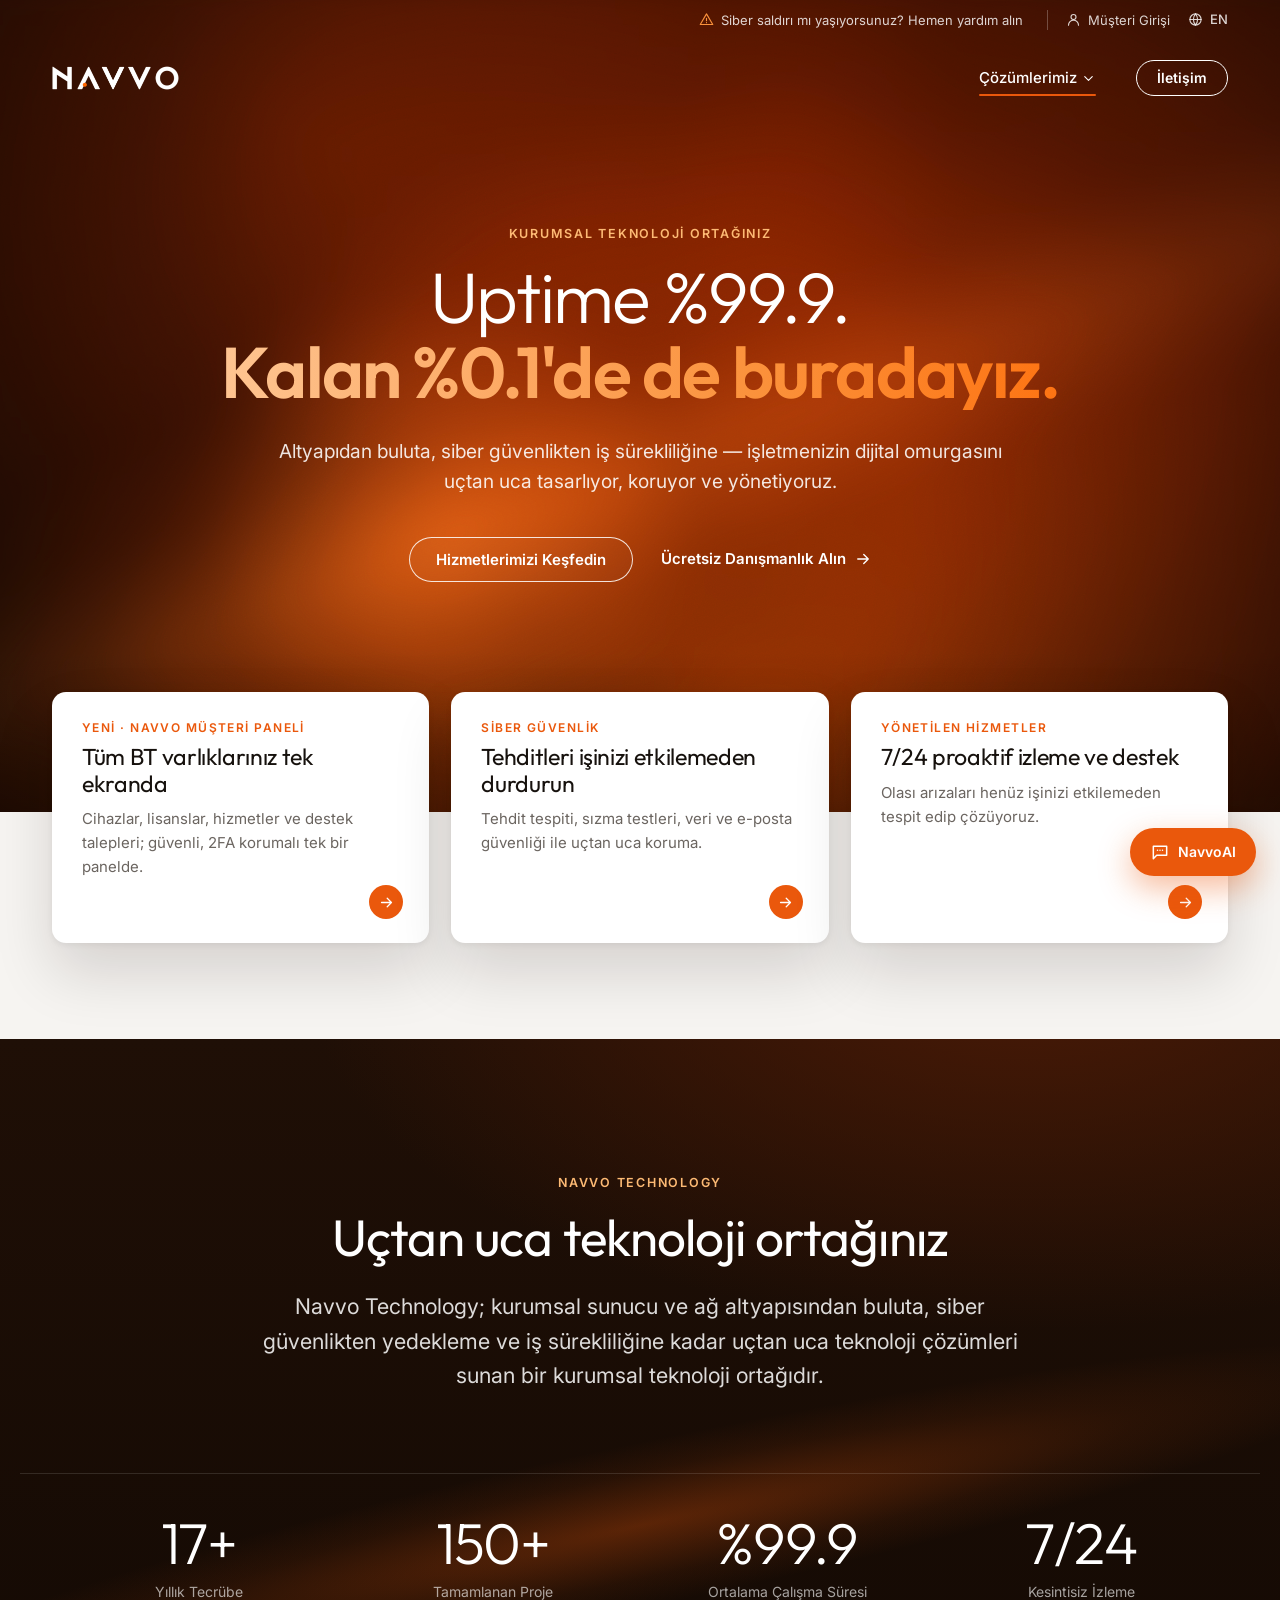
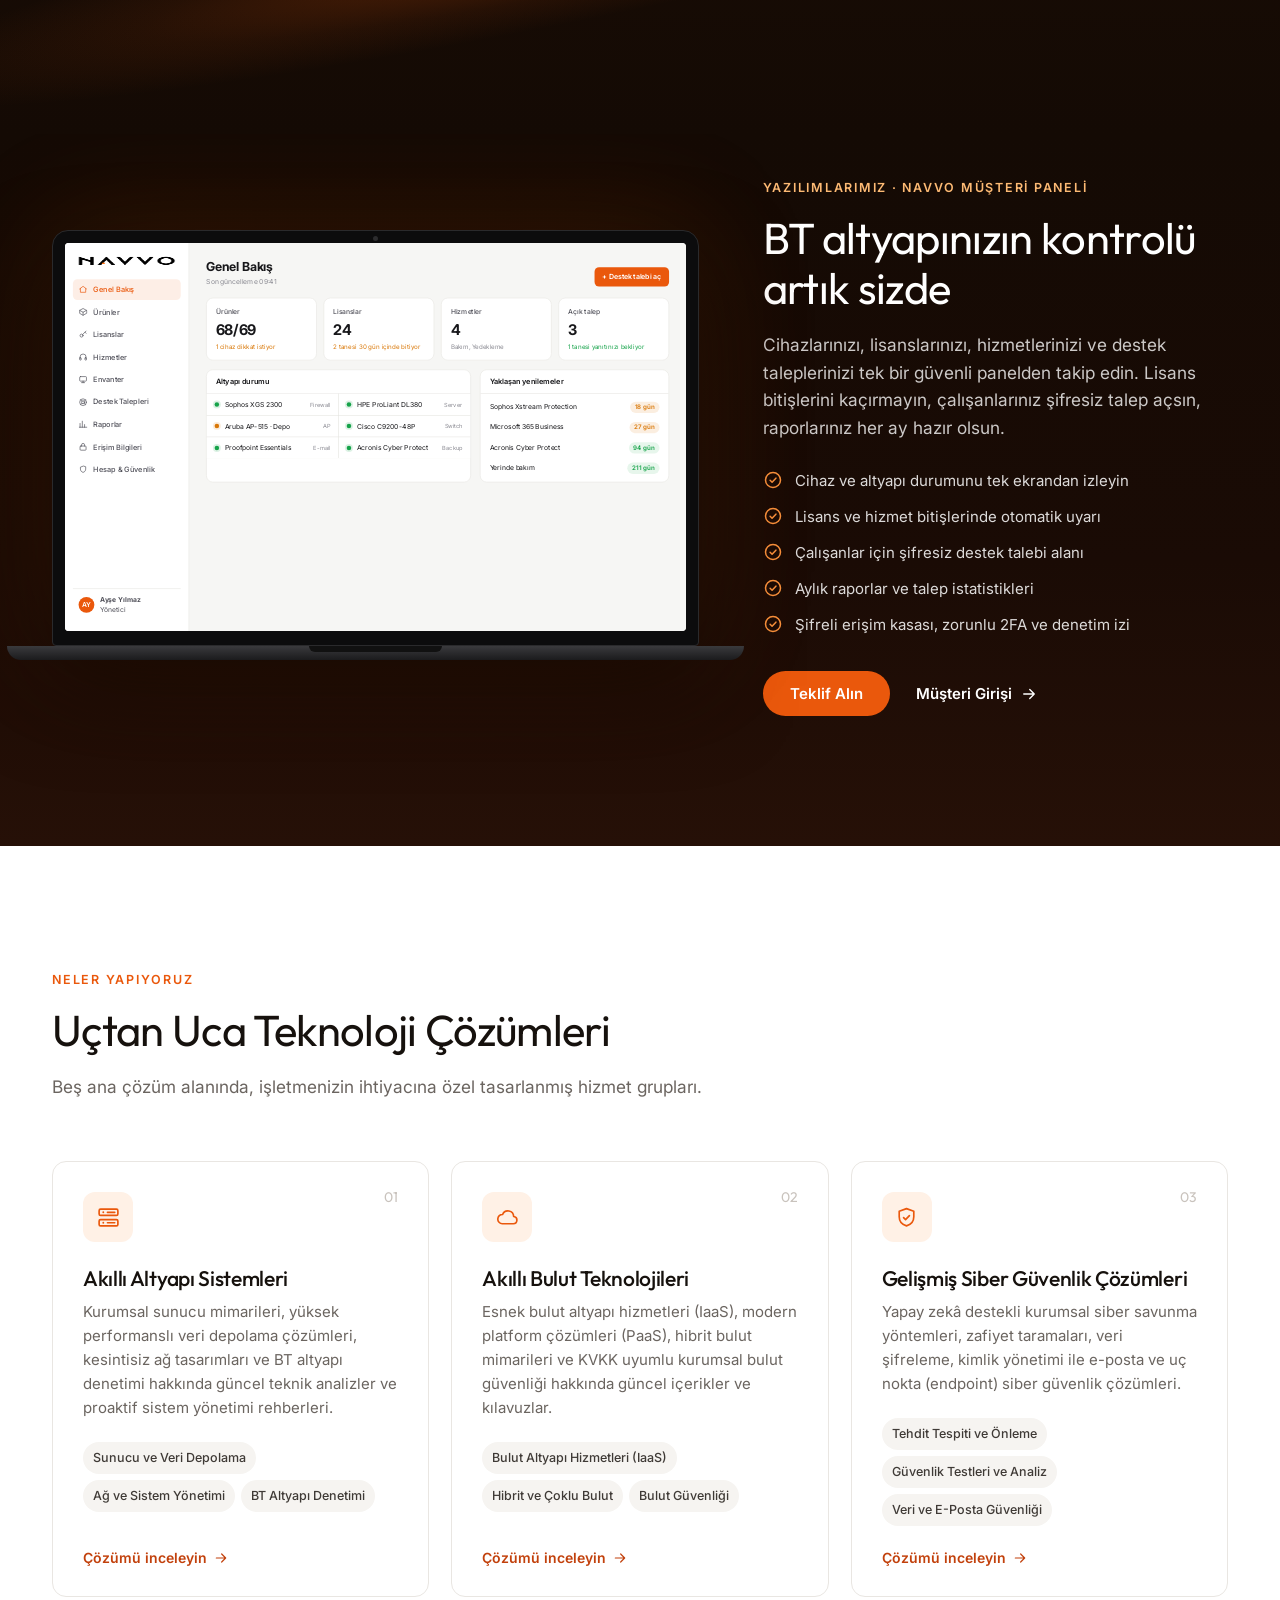
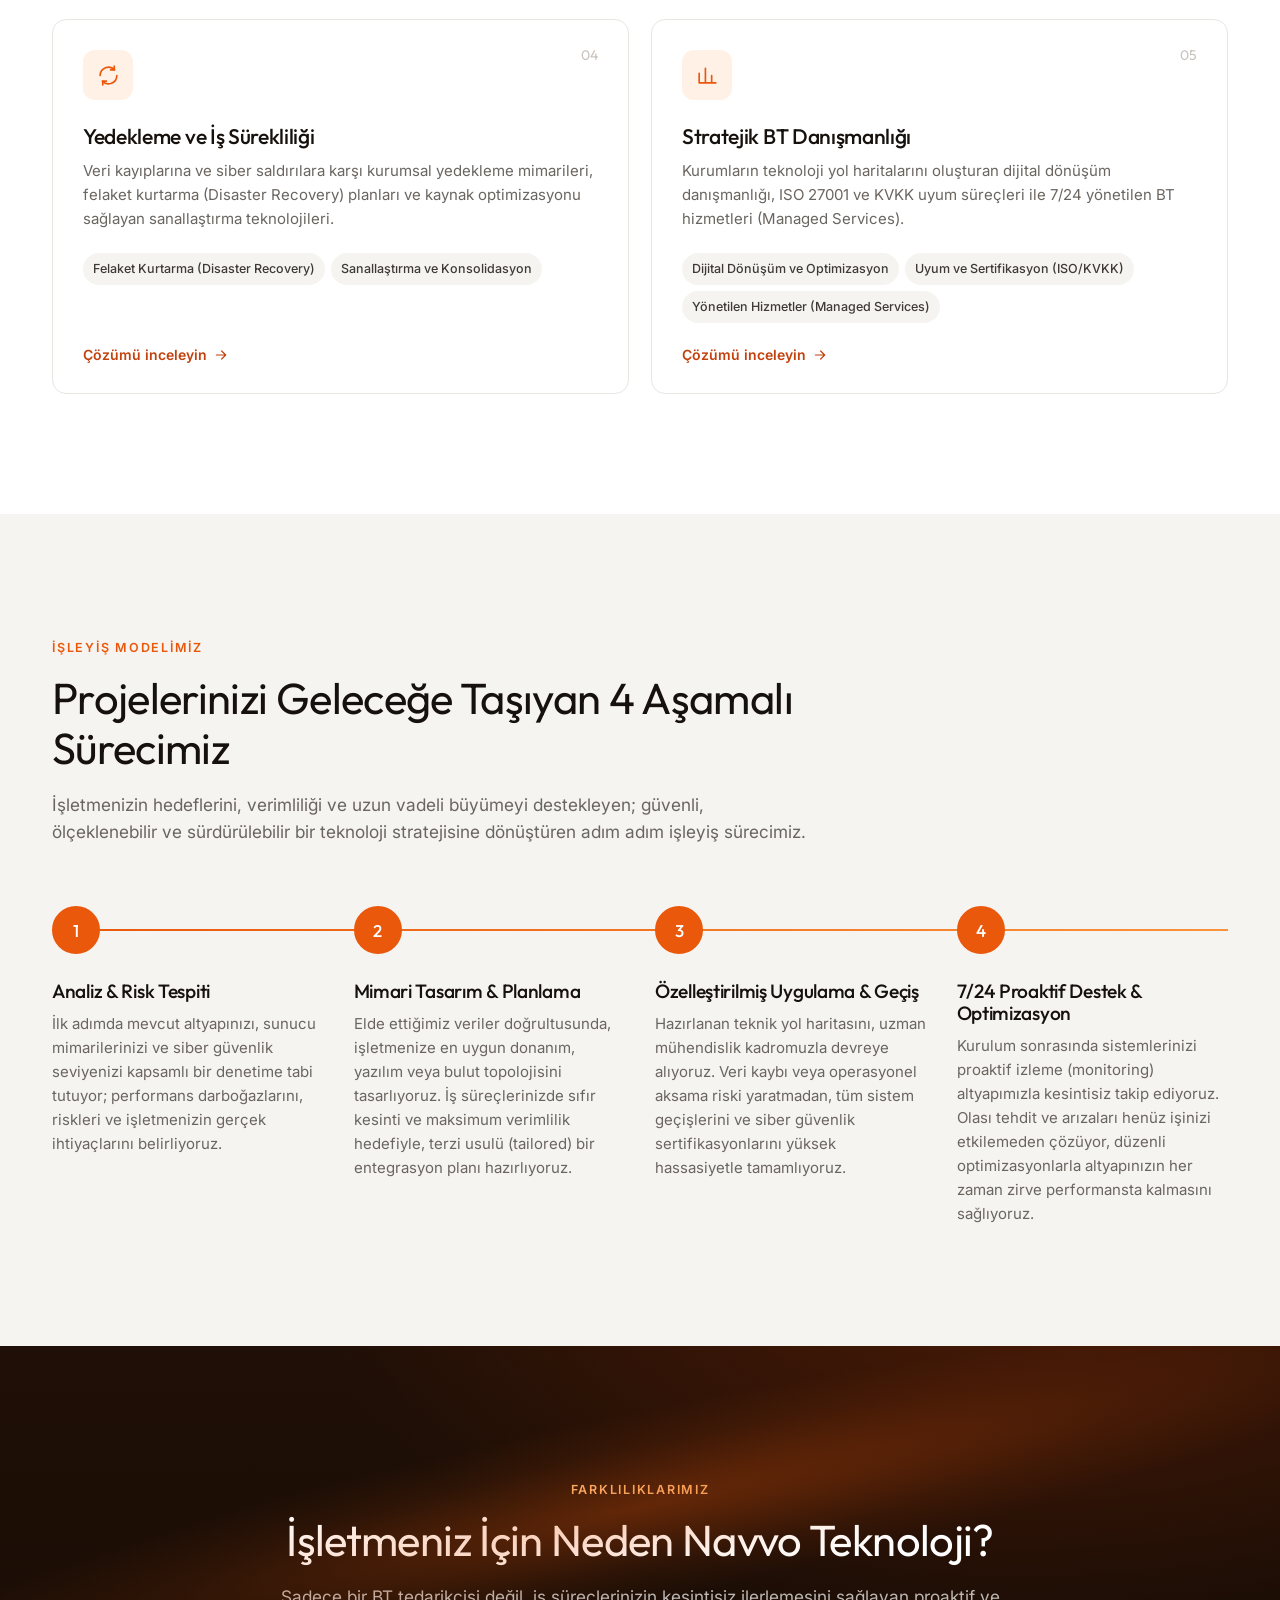
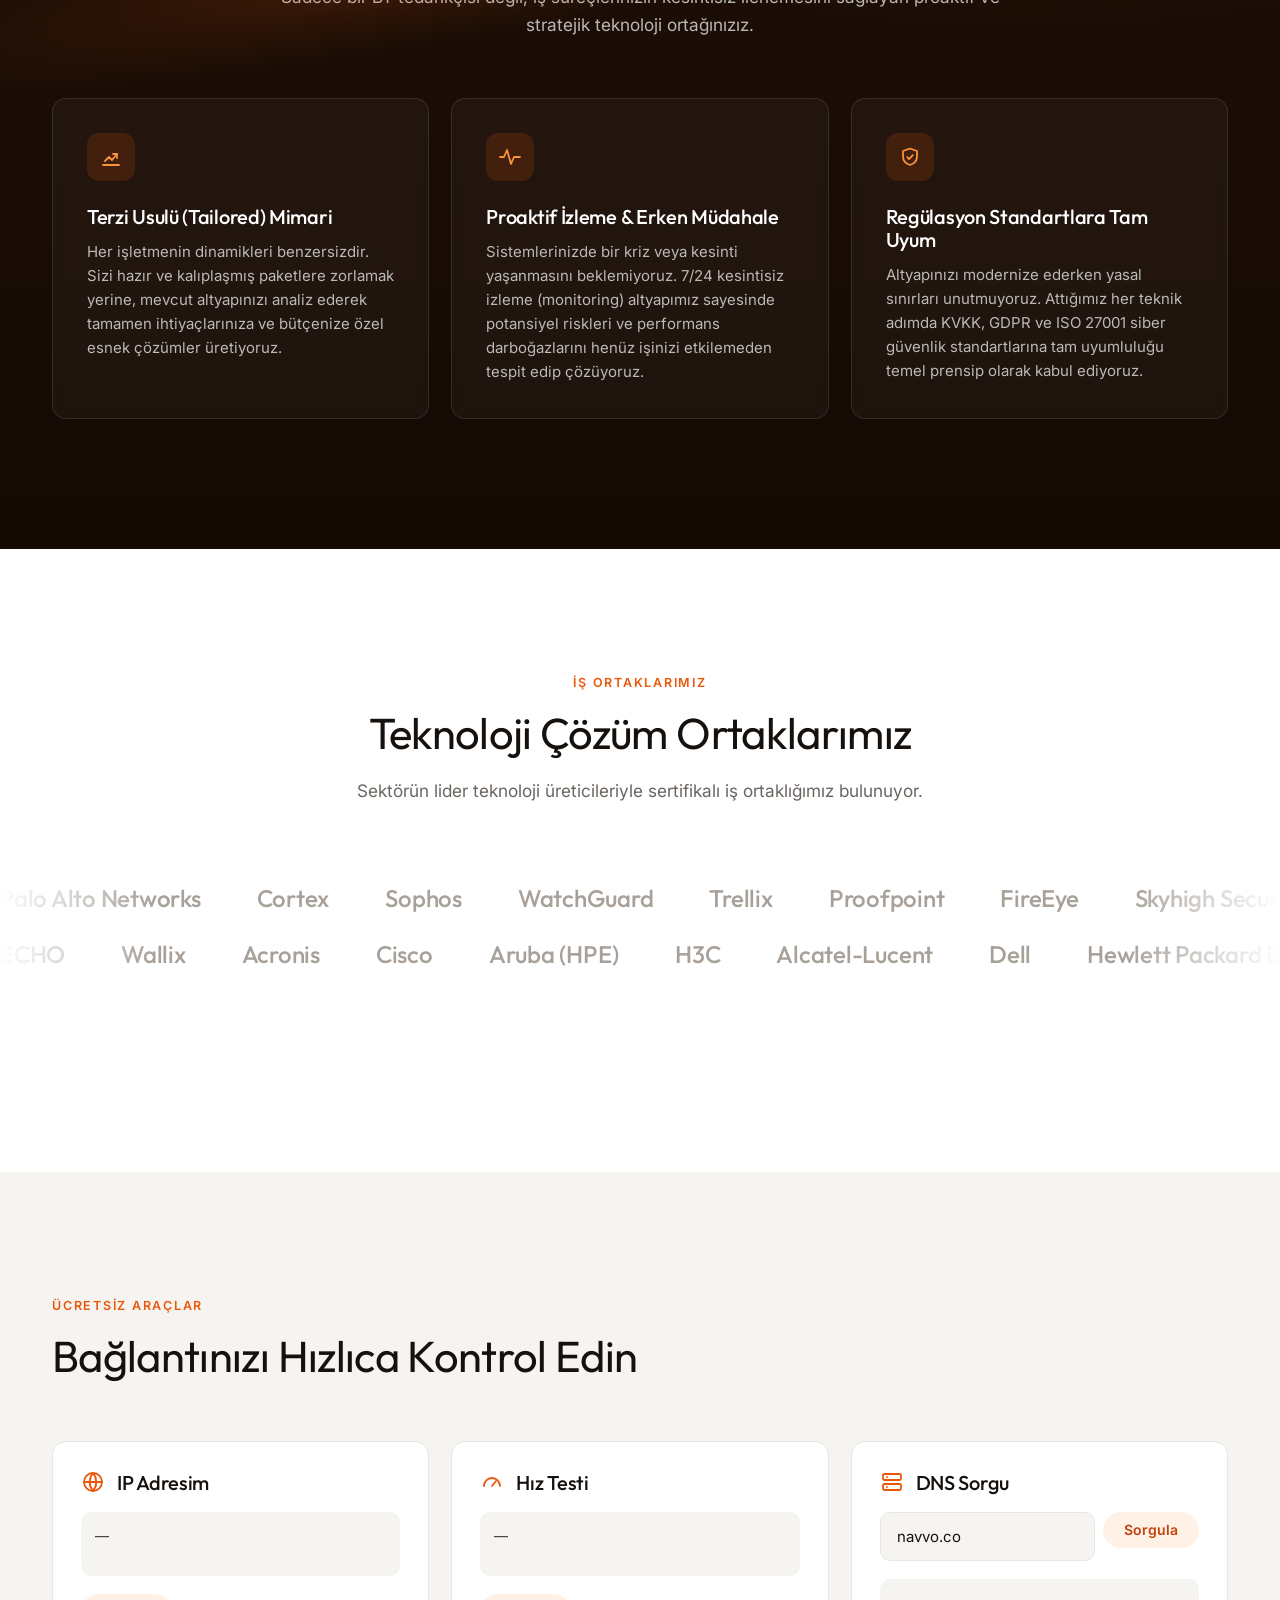
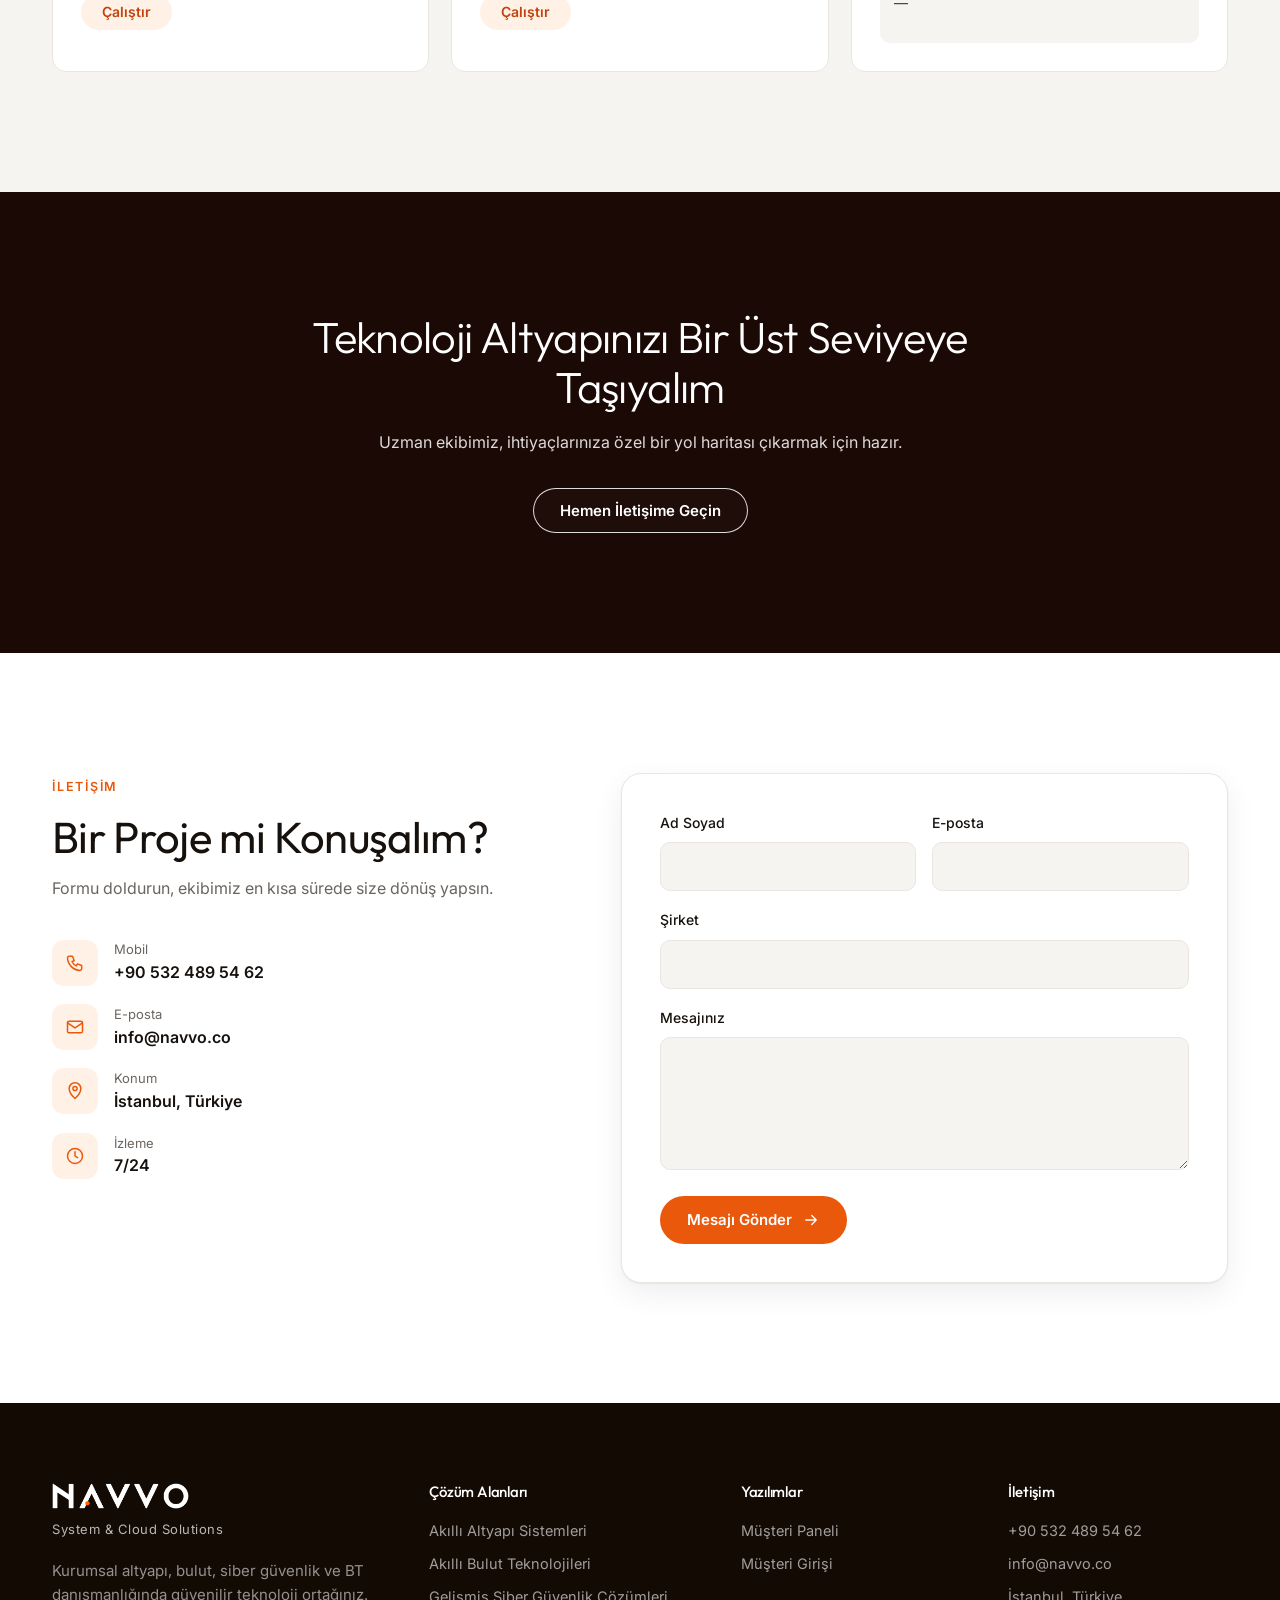
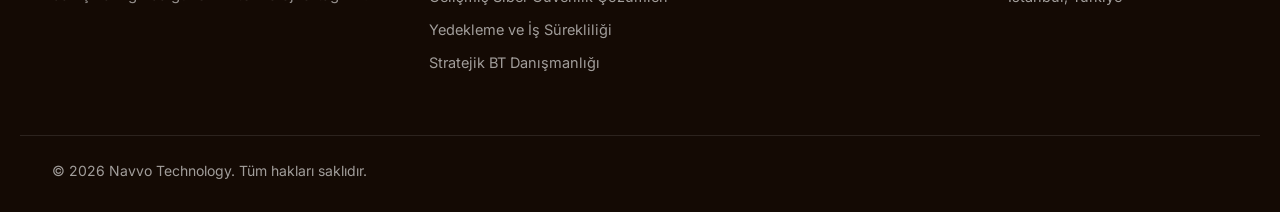
==== commit 7d6bf15f: "Use the new Navvo eye icon as the site favicon Add favicon.ico (16/32/48), a 32px PNG, an Apple touc" ====
--- a/index.html
+++ b/index.html
@@ -6,7 +6,9 @@
 <title>Navvo Technology — Kurumsal Altyapı, Bulut ve Siber Güvenlik</title>
 <meta name="description" content="Navvo Technology; kurumsal sunucu ve ağ altyapısı, bulut teknolojileri, siber güvenlik, yedekleme ve iş sürekliliği ile stratejik BT danışmanlığı alanlarında uçtan uca çözümler sunar.">
 <meta name="theme-color" content="#1a0b04">
-<link rel="icon" href="assets/img/favicon.svg" type="image/svg+xml">
+<link rel="icon" href="/favicon.ico" sizes="any">
+<link rel="icon" href="assets/img/favicon-32.png" type="image/png" sizes="32x32">
+<link rel="apple-touch-icon" href="assets/img/apple-touch-icon.png">
 <link rel="preconnect" href="https://fonts.googleapis.com">
 <link rel="preconnect" href="https://fonts.gstatic.com" crossorigin>
 <link href="https://fonts.googleapis.com/css2?family=Inter:wght@400;500;600;700&family=Outfit:wght@300;400;500;600&display=swap" rel="stylesheet">
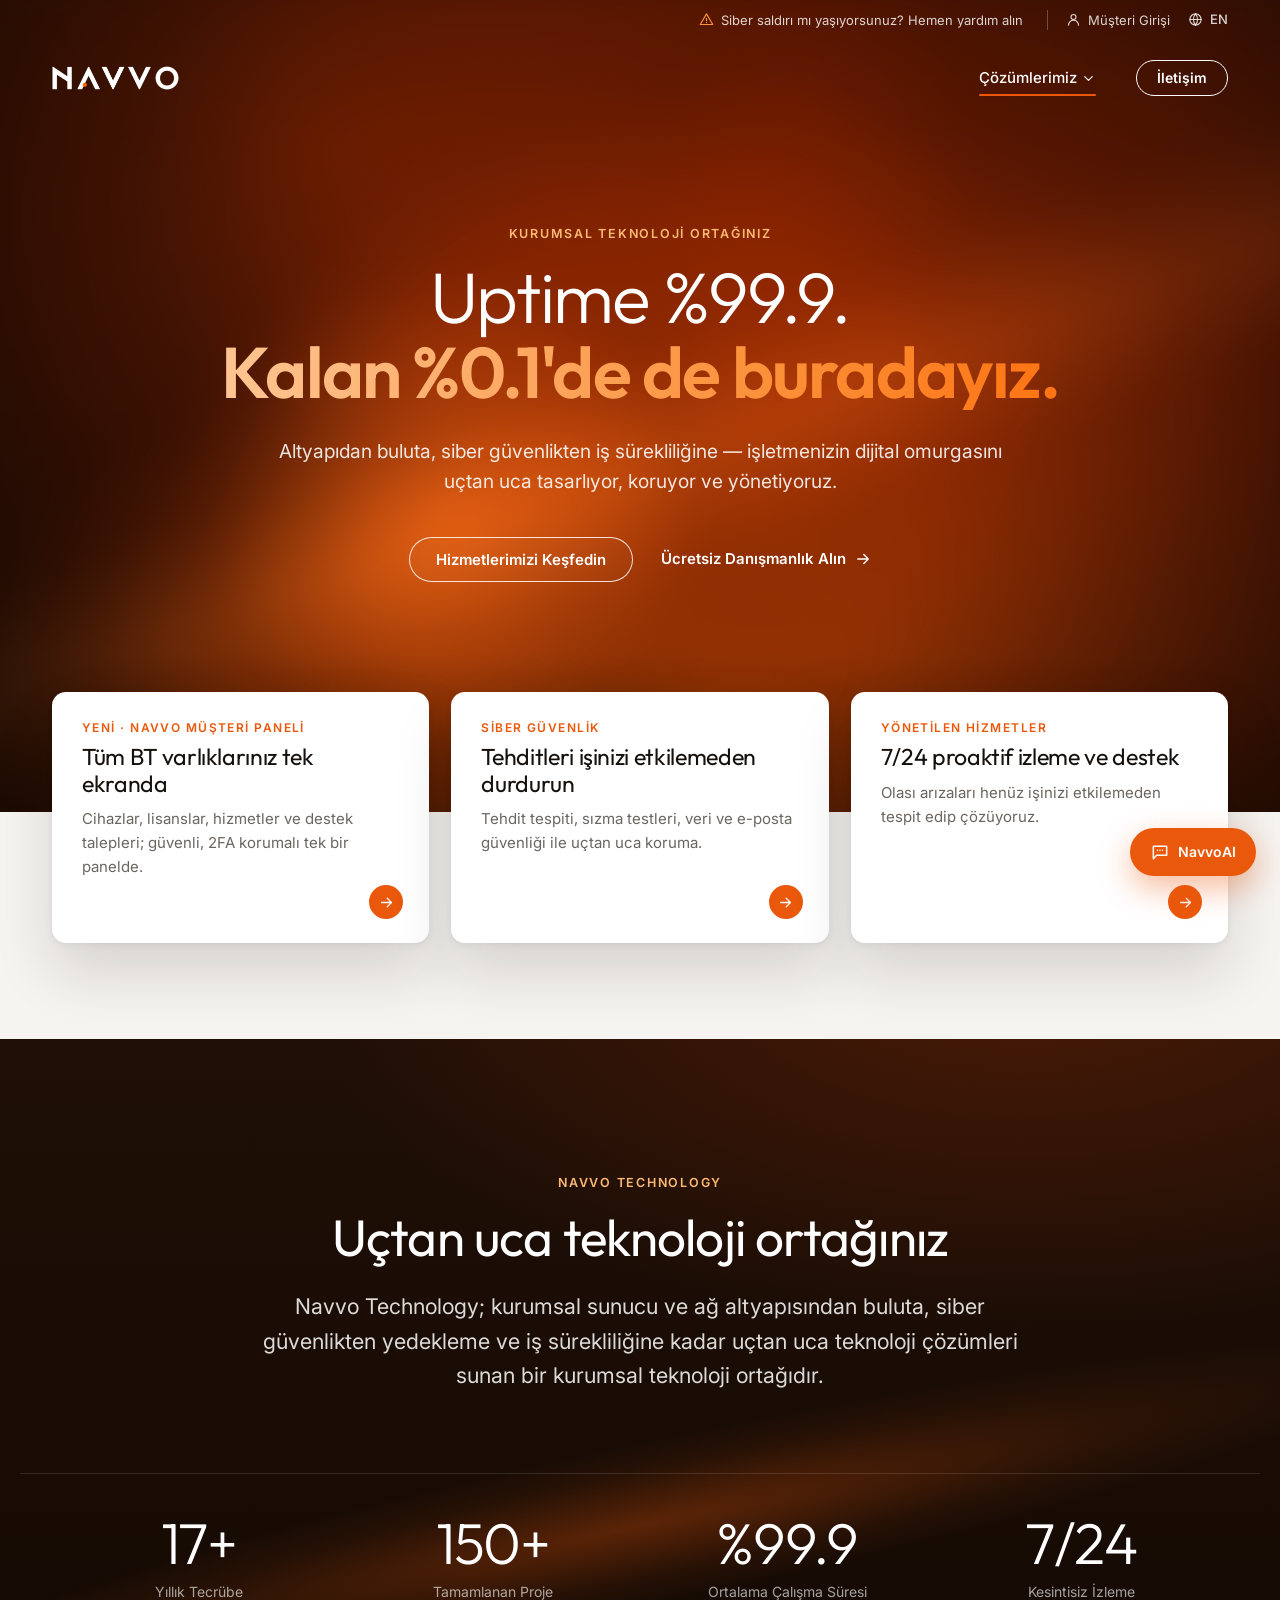
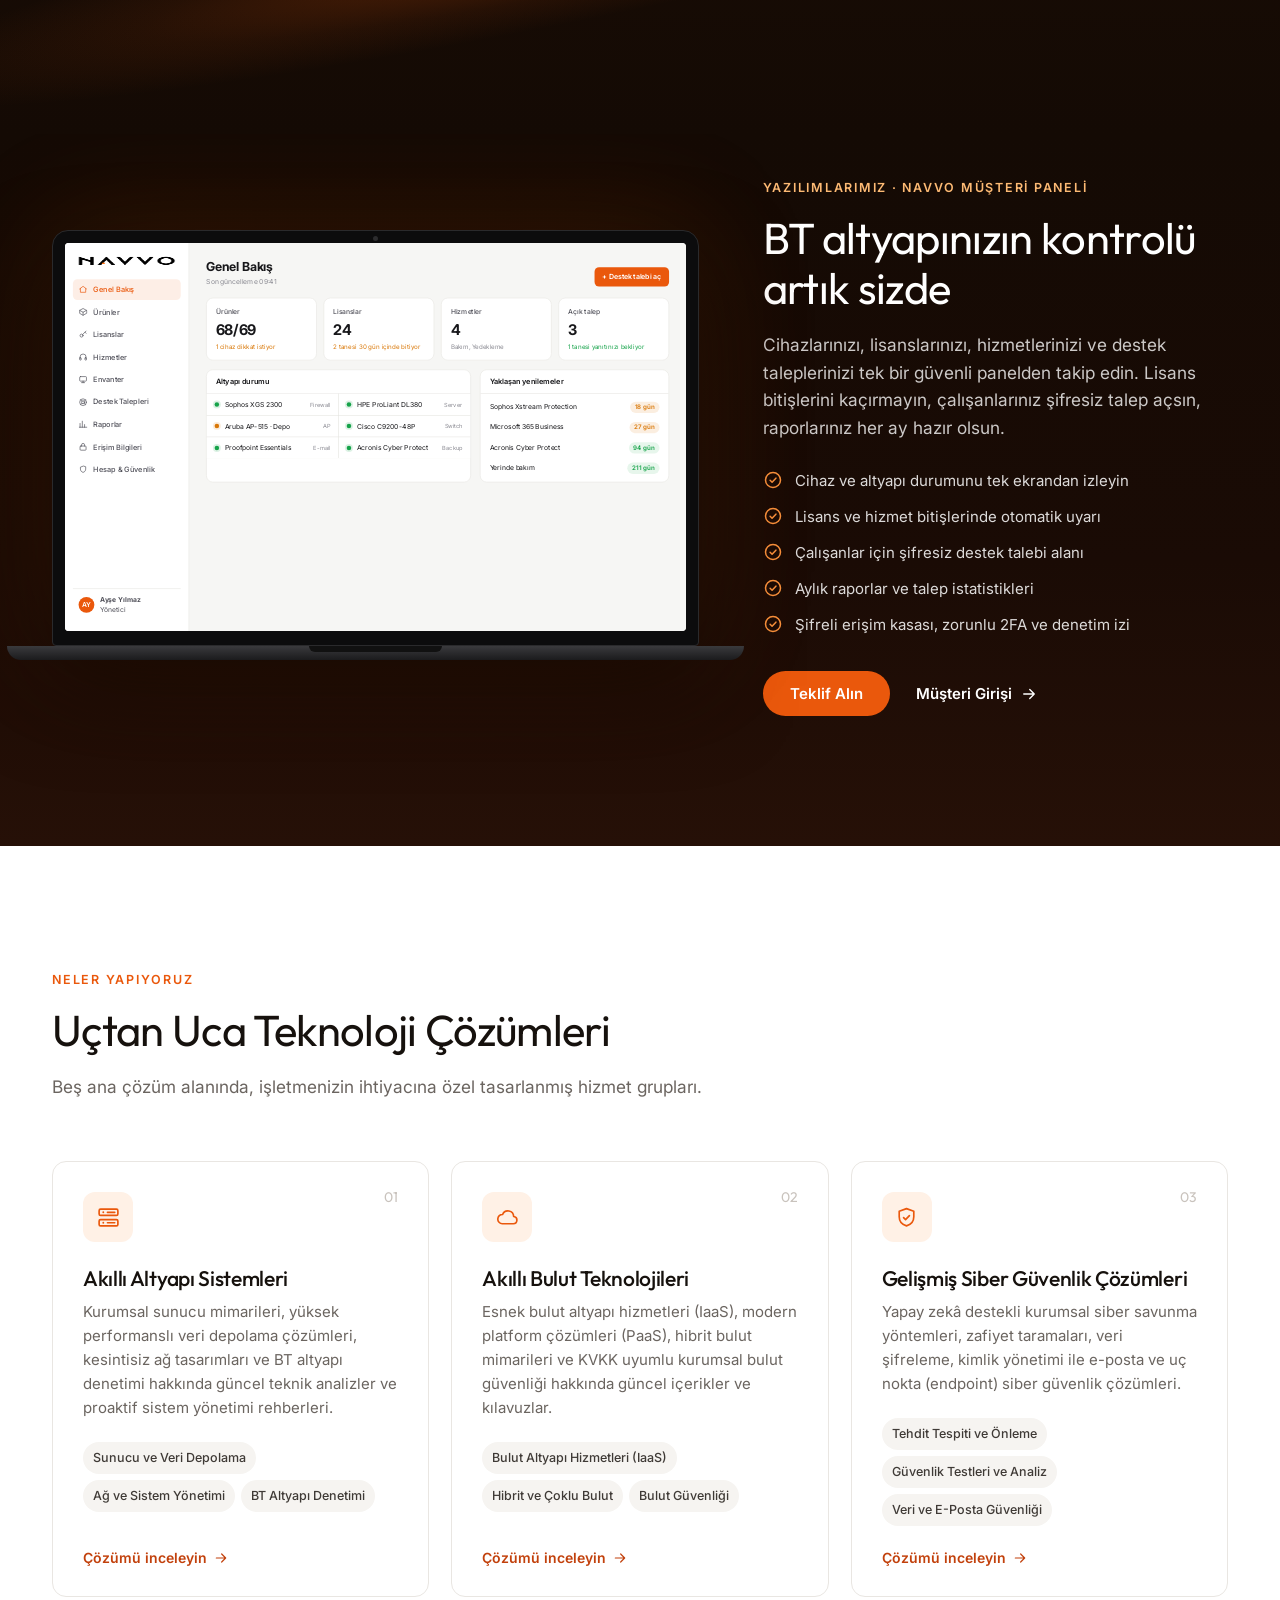
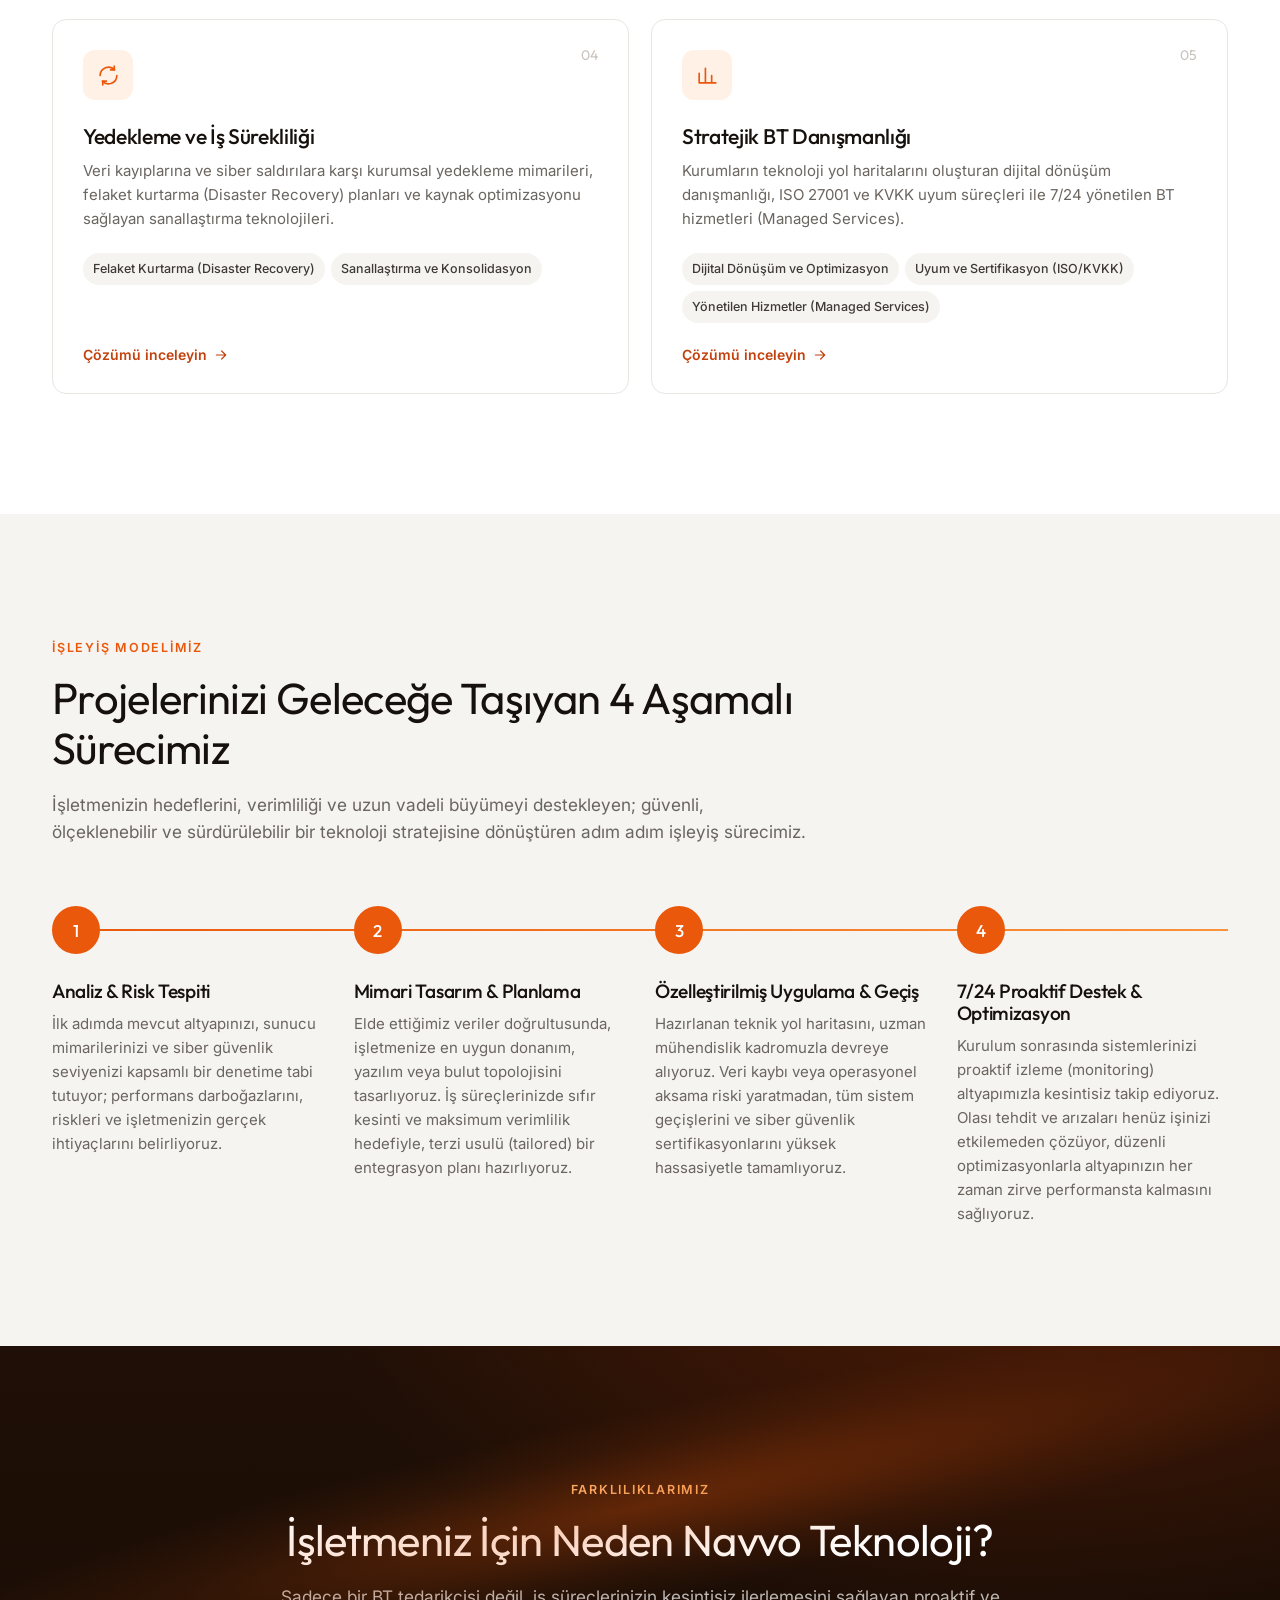
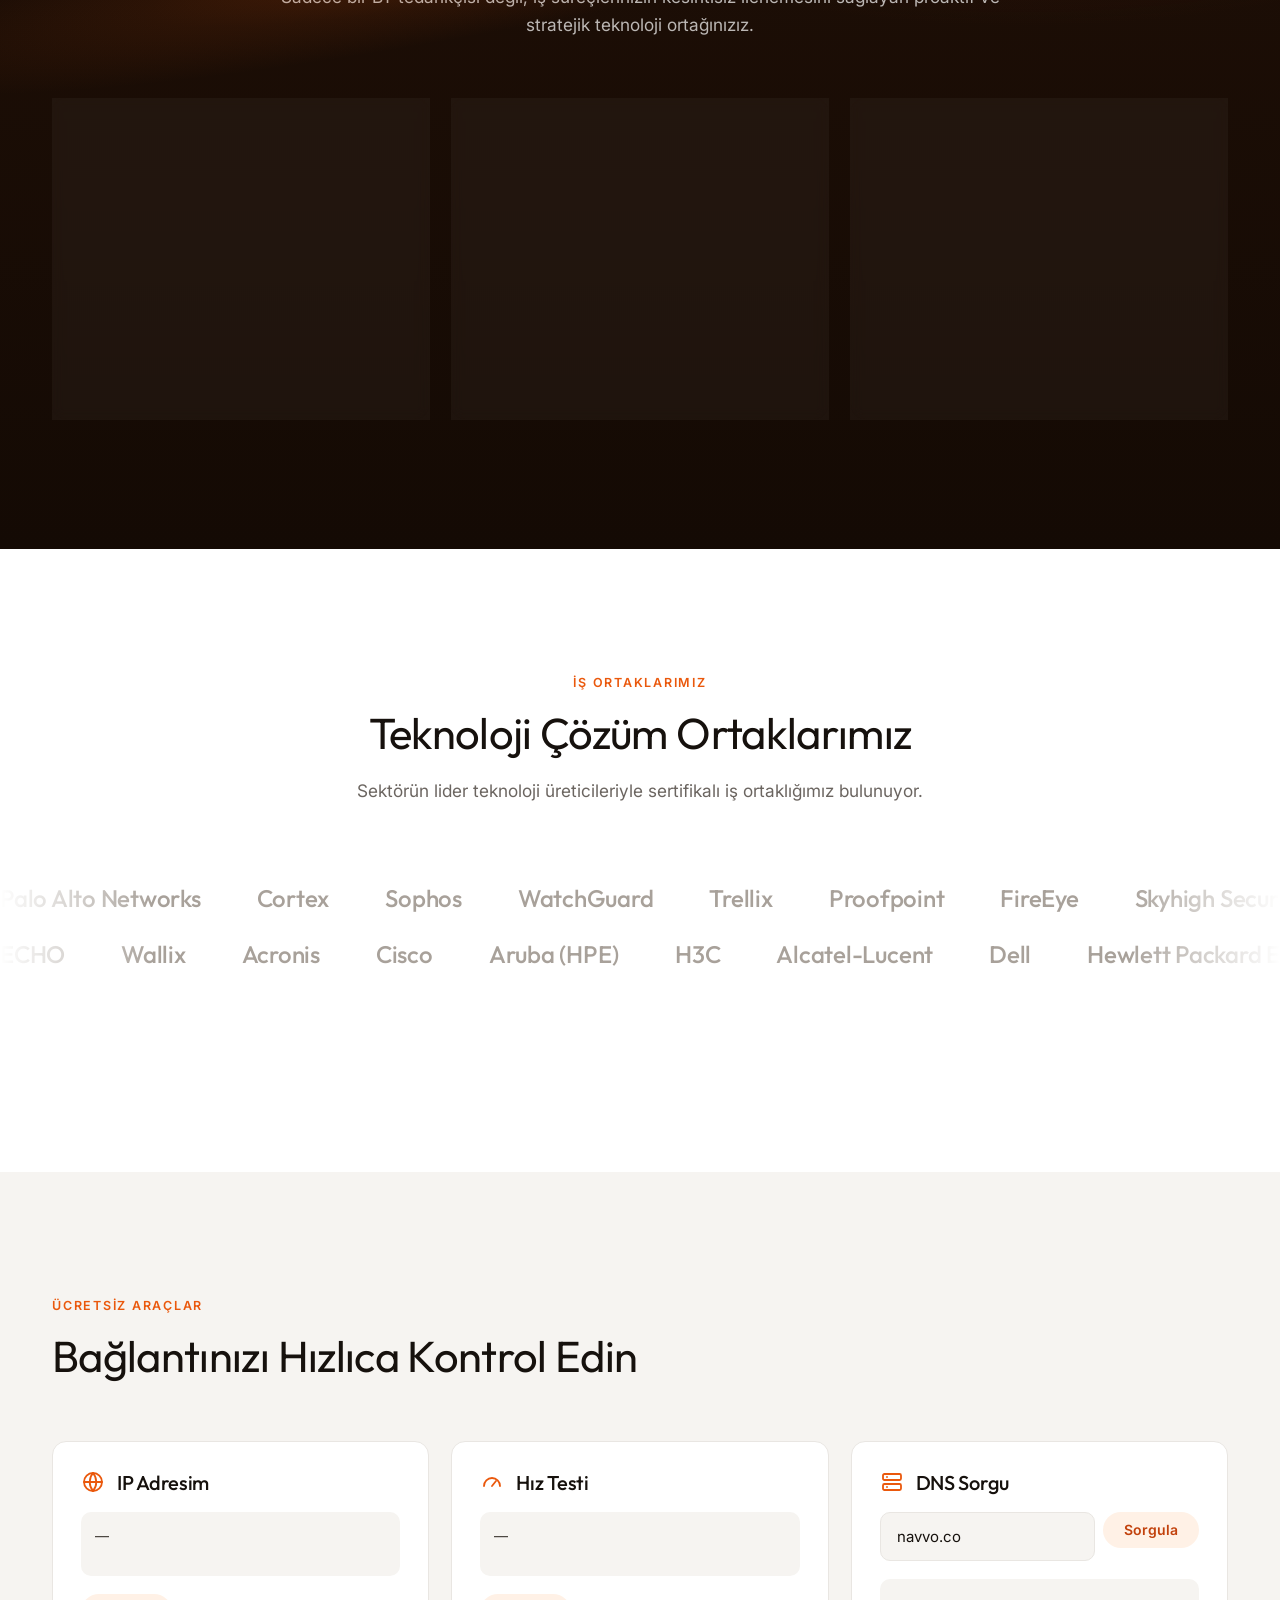
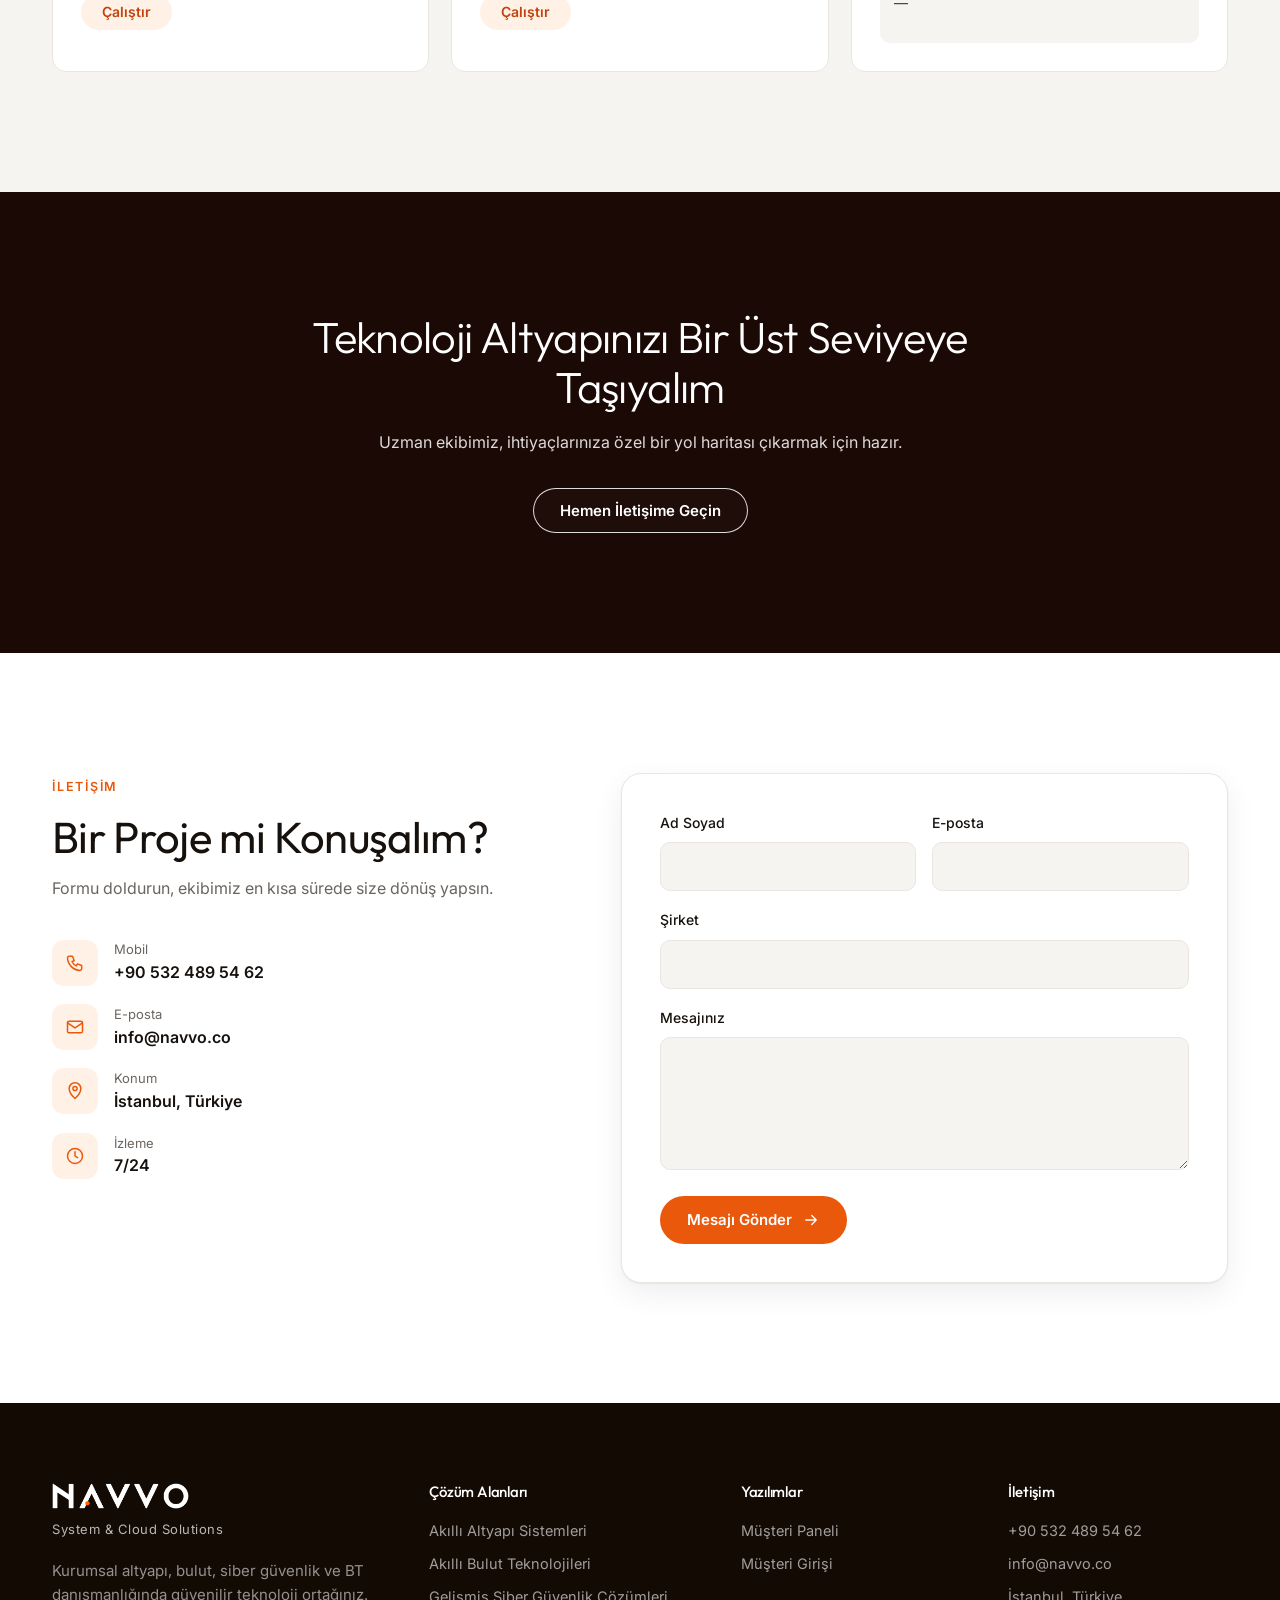
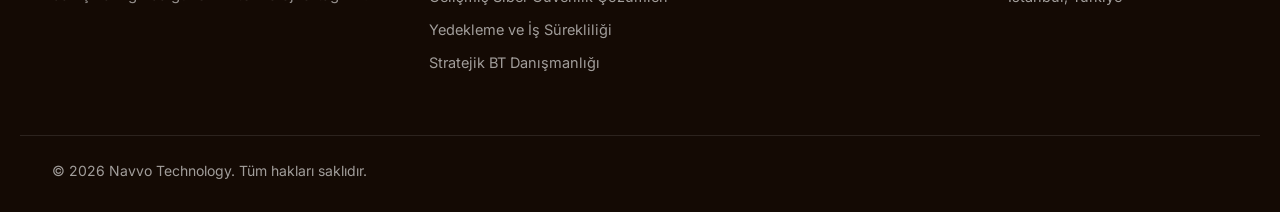
==== commit 3a87a420: "Update favicon to the final Navvo icon Regenerate favicon.ico, the 32px PNG, the Apple touch icon an" ====
--- a/index.html
+++ b/index.html
@@ -6,9 +6,9 @@
 <title>Navvo Technology — Kurumsal Altyapı, Bulut ve Siber Güvenlik</title>
 <meta name="description" content="Navvo Technology; kurumsal sunucu ve ağ altyapısı, bulut teknolojileri, siber güvenlik, yedekleme ve iş sürekliliği ile stratejik BT danışmanlığı alanlarında uçtan uca çözümler sunar.">
 <meta name="theme-color" content="#1a0b04">
-<link rel="icon" href="/favicon.ico" sizes="any">
-<link rel="icon" href="assets/img/favicon-32.png" type="image/png" sizes="32x32">
-<link rel="apple-touch-icon" href="assets/img/apple-touch-icon.png">
+<link rel="icon" href="/favicon.ico?v=2" sizes="any">
+<link rel="icon" href="assets/img/favicon-32.png?v=2" type="image/png" sizes="32x32">
+<link rel="apple-touch-icon" href="assets/img/apple-touch-icon.png?v=2">
 <link rel="preconnect" href="https://fonts.googleapis.com">
 <link rel="preconnect" href="https://fonts.gstatic.com" crossorigin>
 <link href="https://fonts.googleapis.com/css2?family=Inter:wght@400;500;600;700&family=Outfit:wght@300;400;500;600&display=swap" rel="stylesheet">
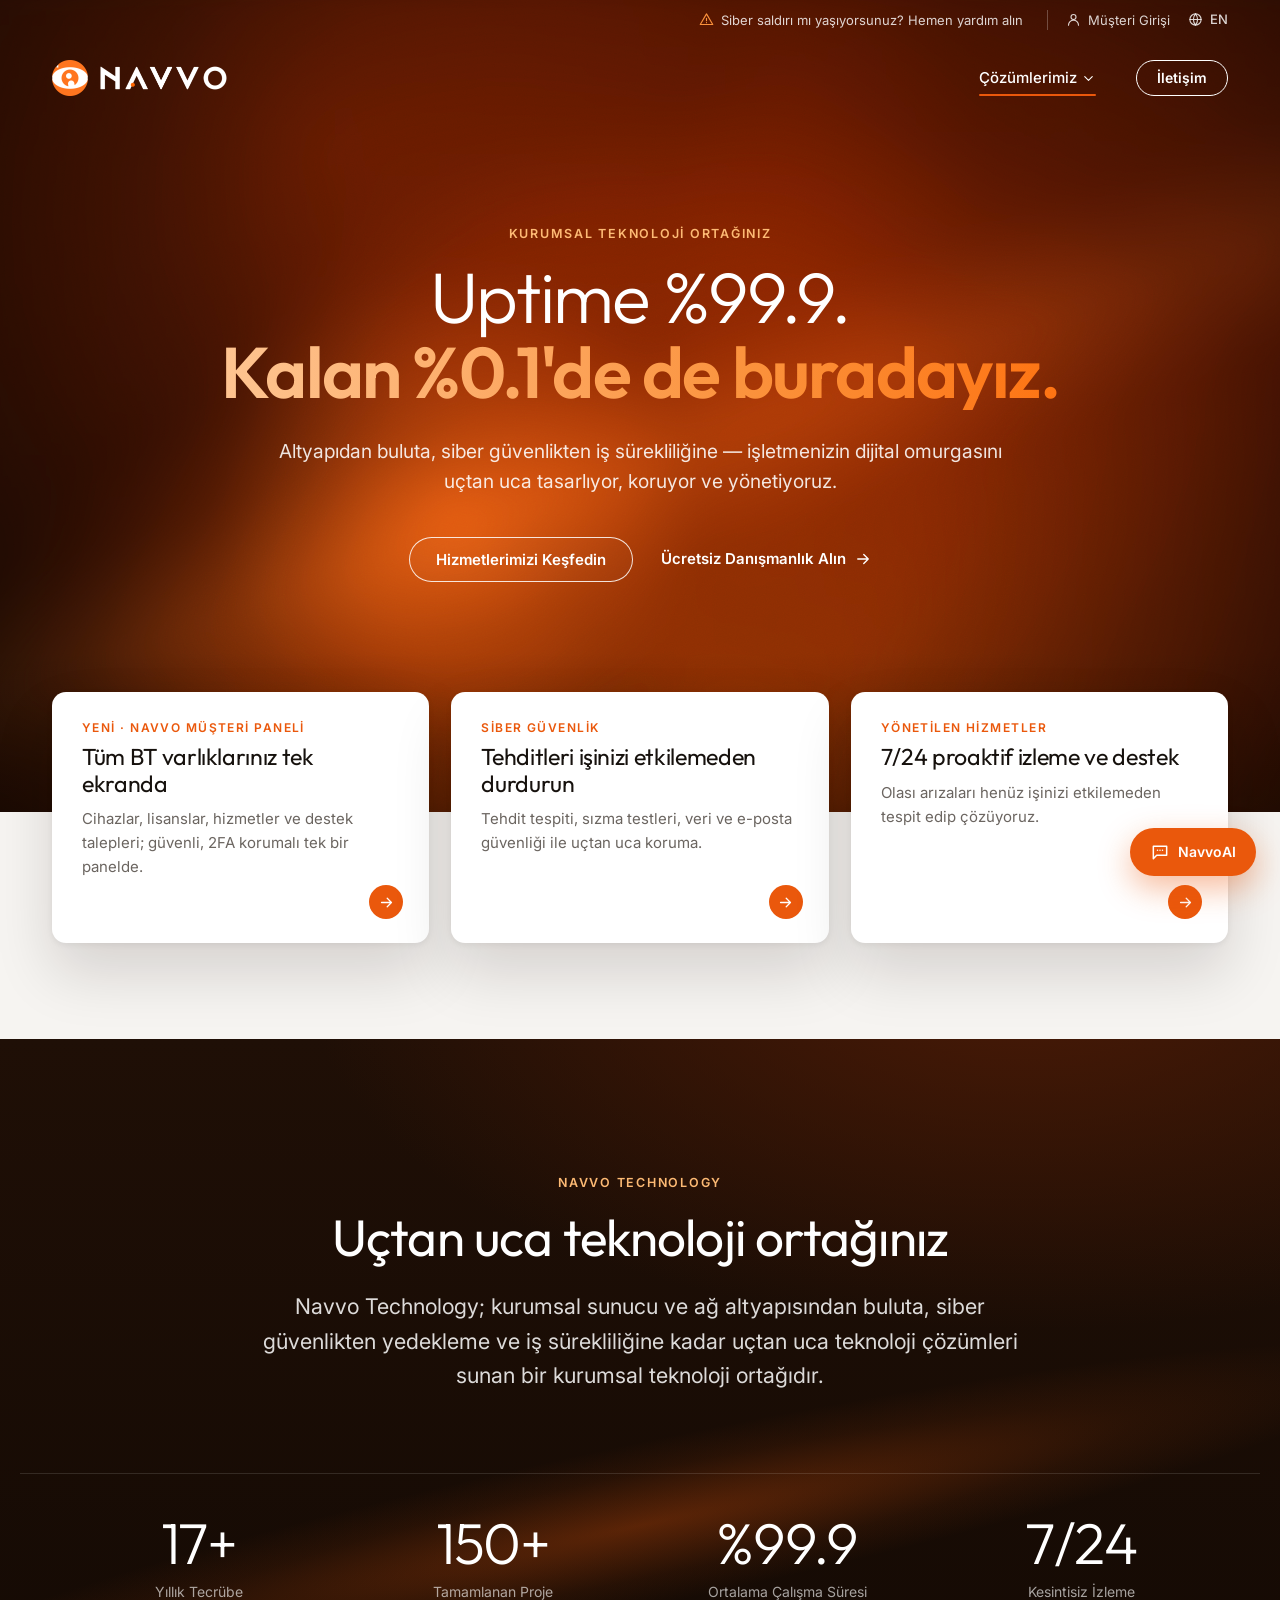
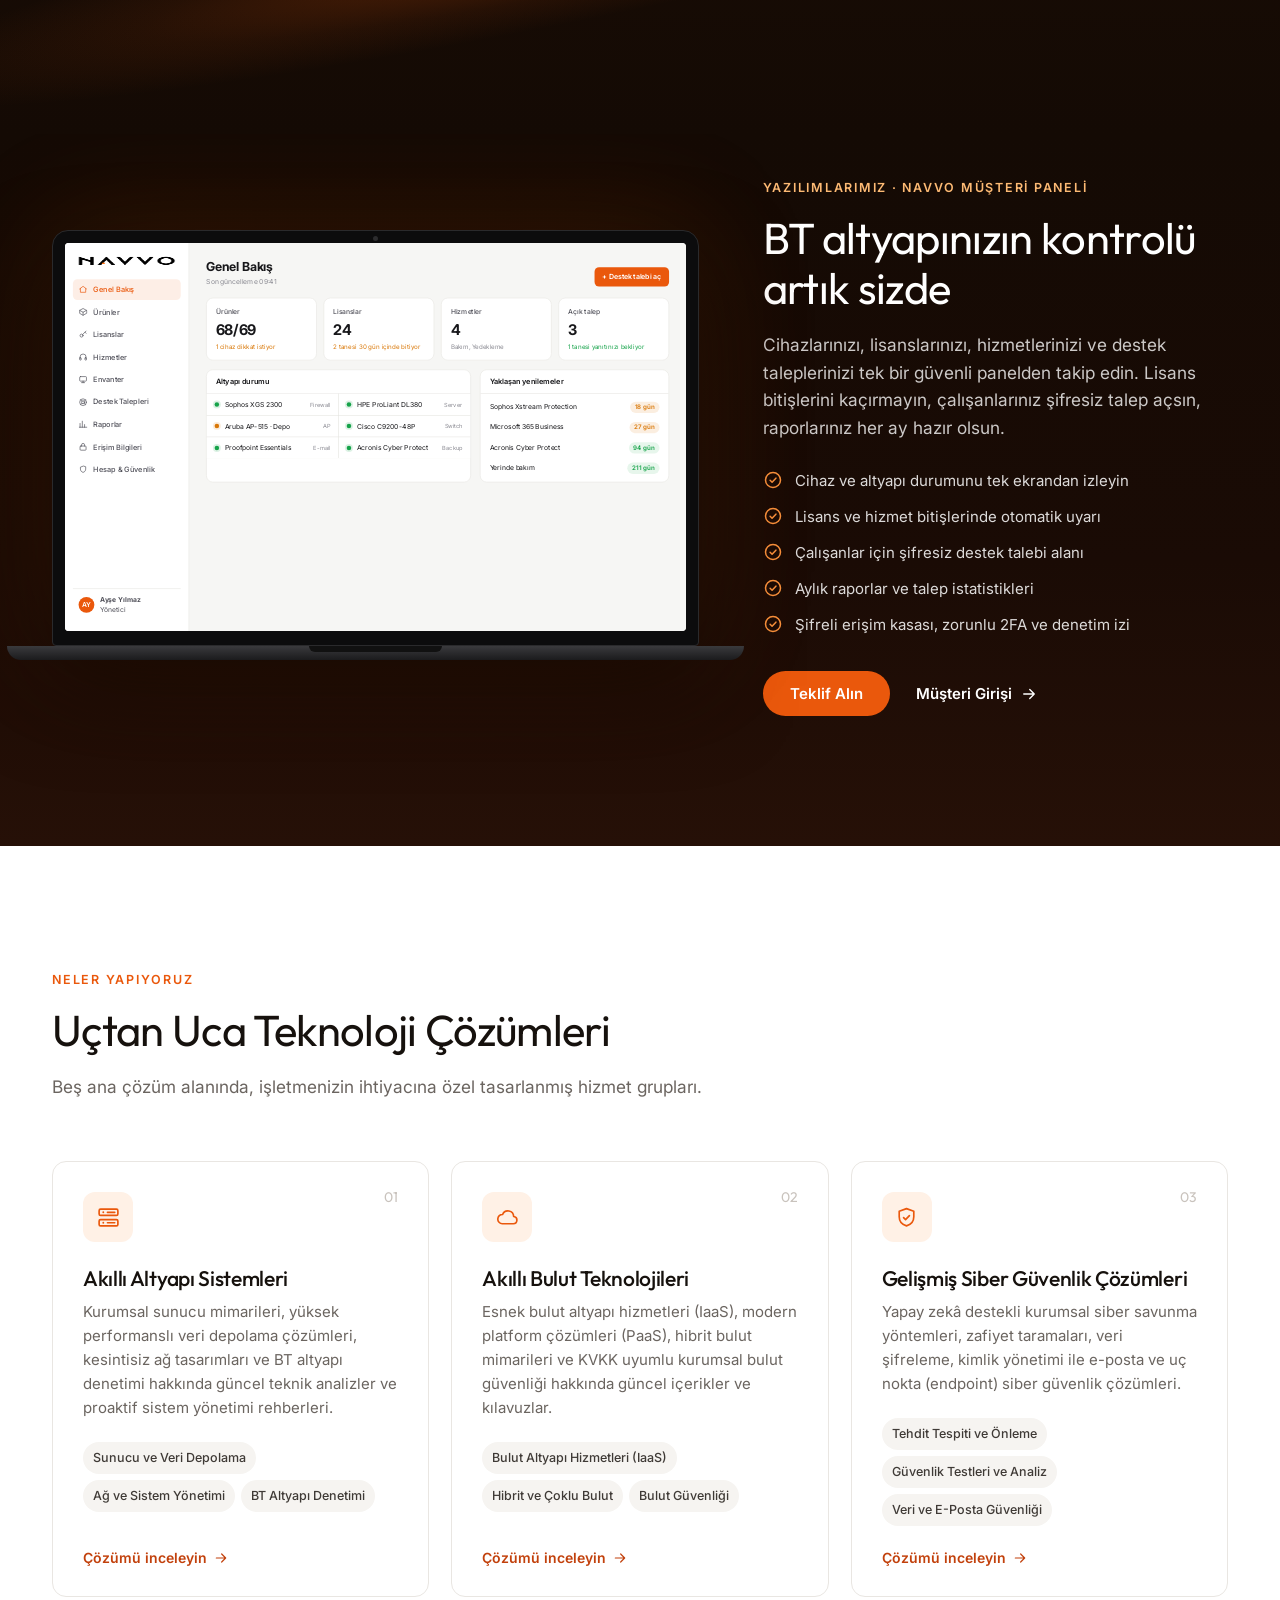
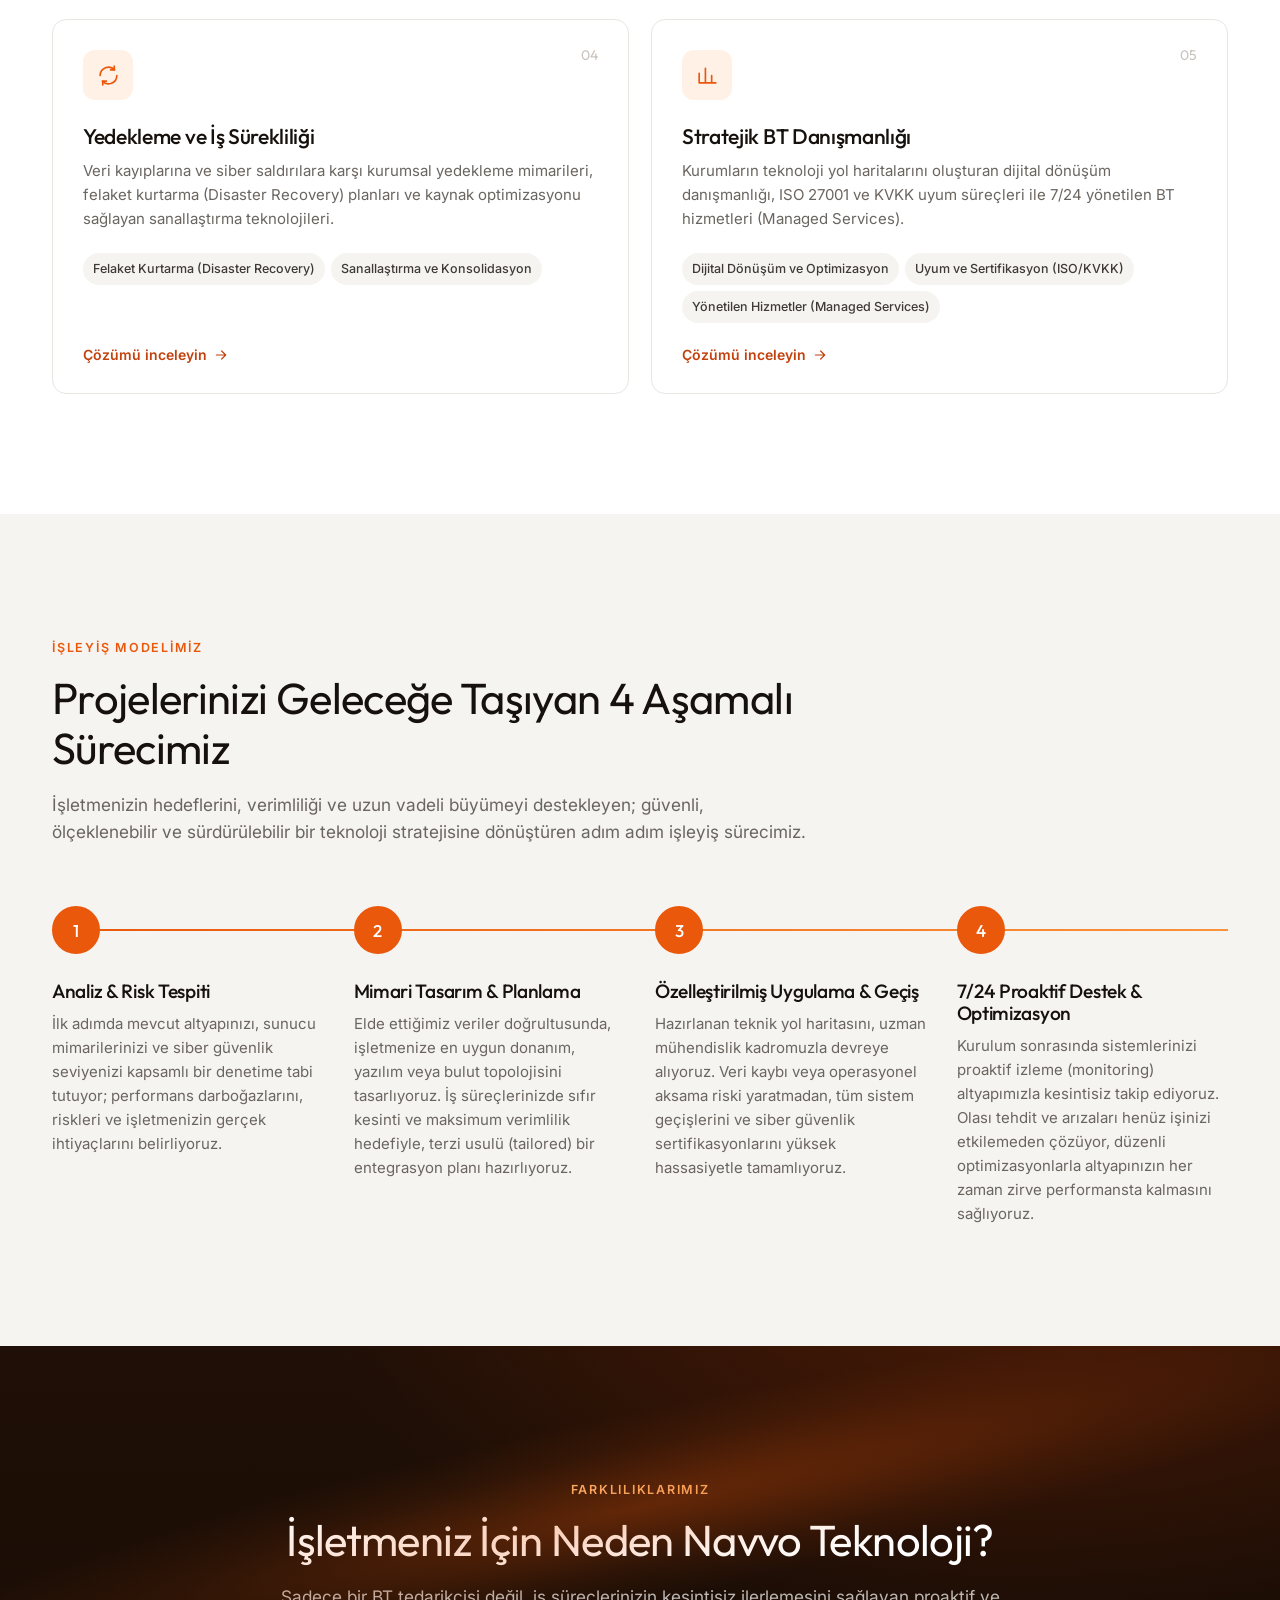
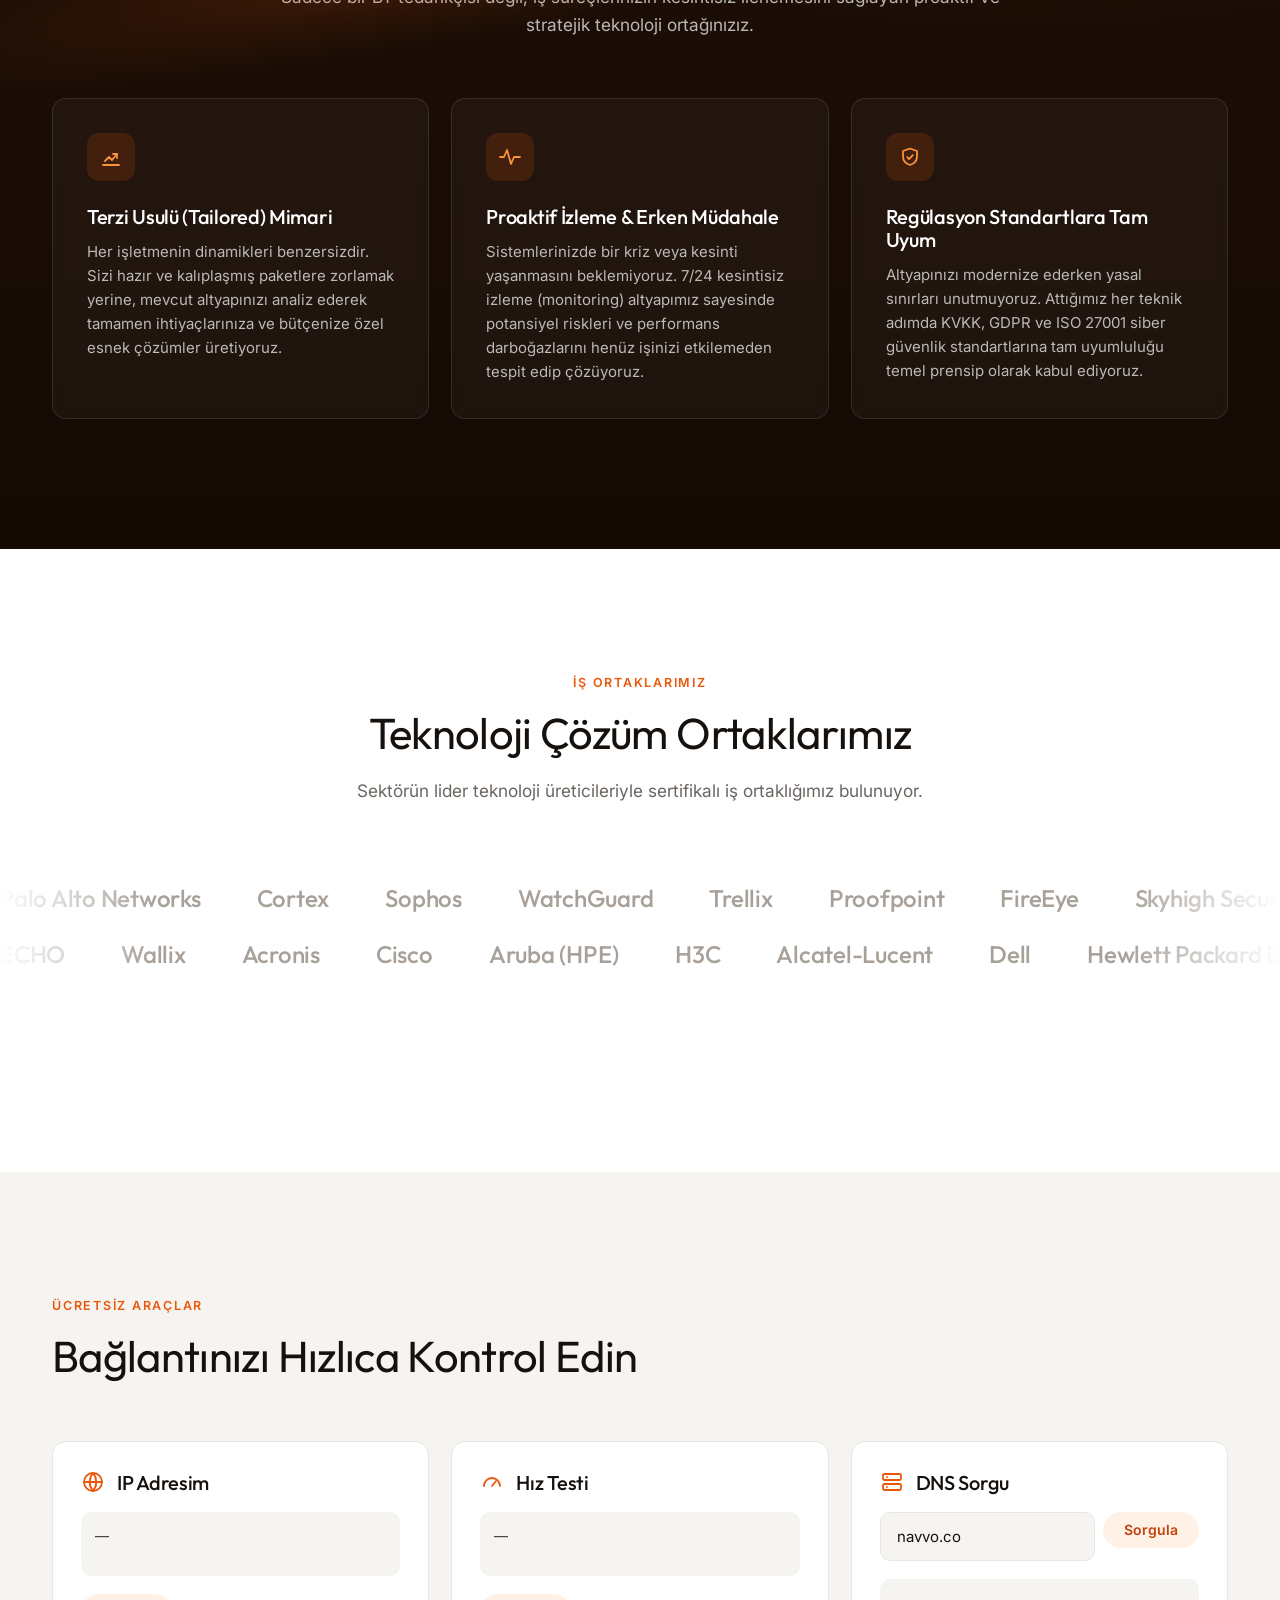
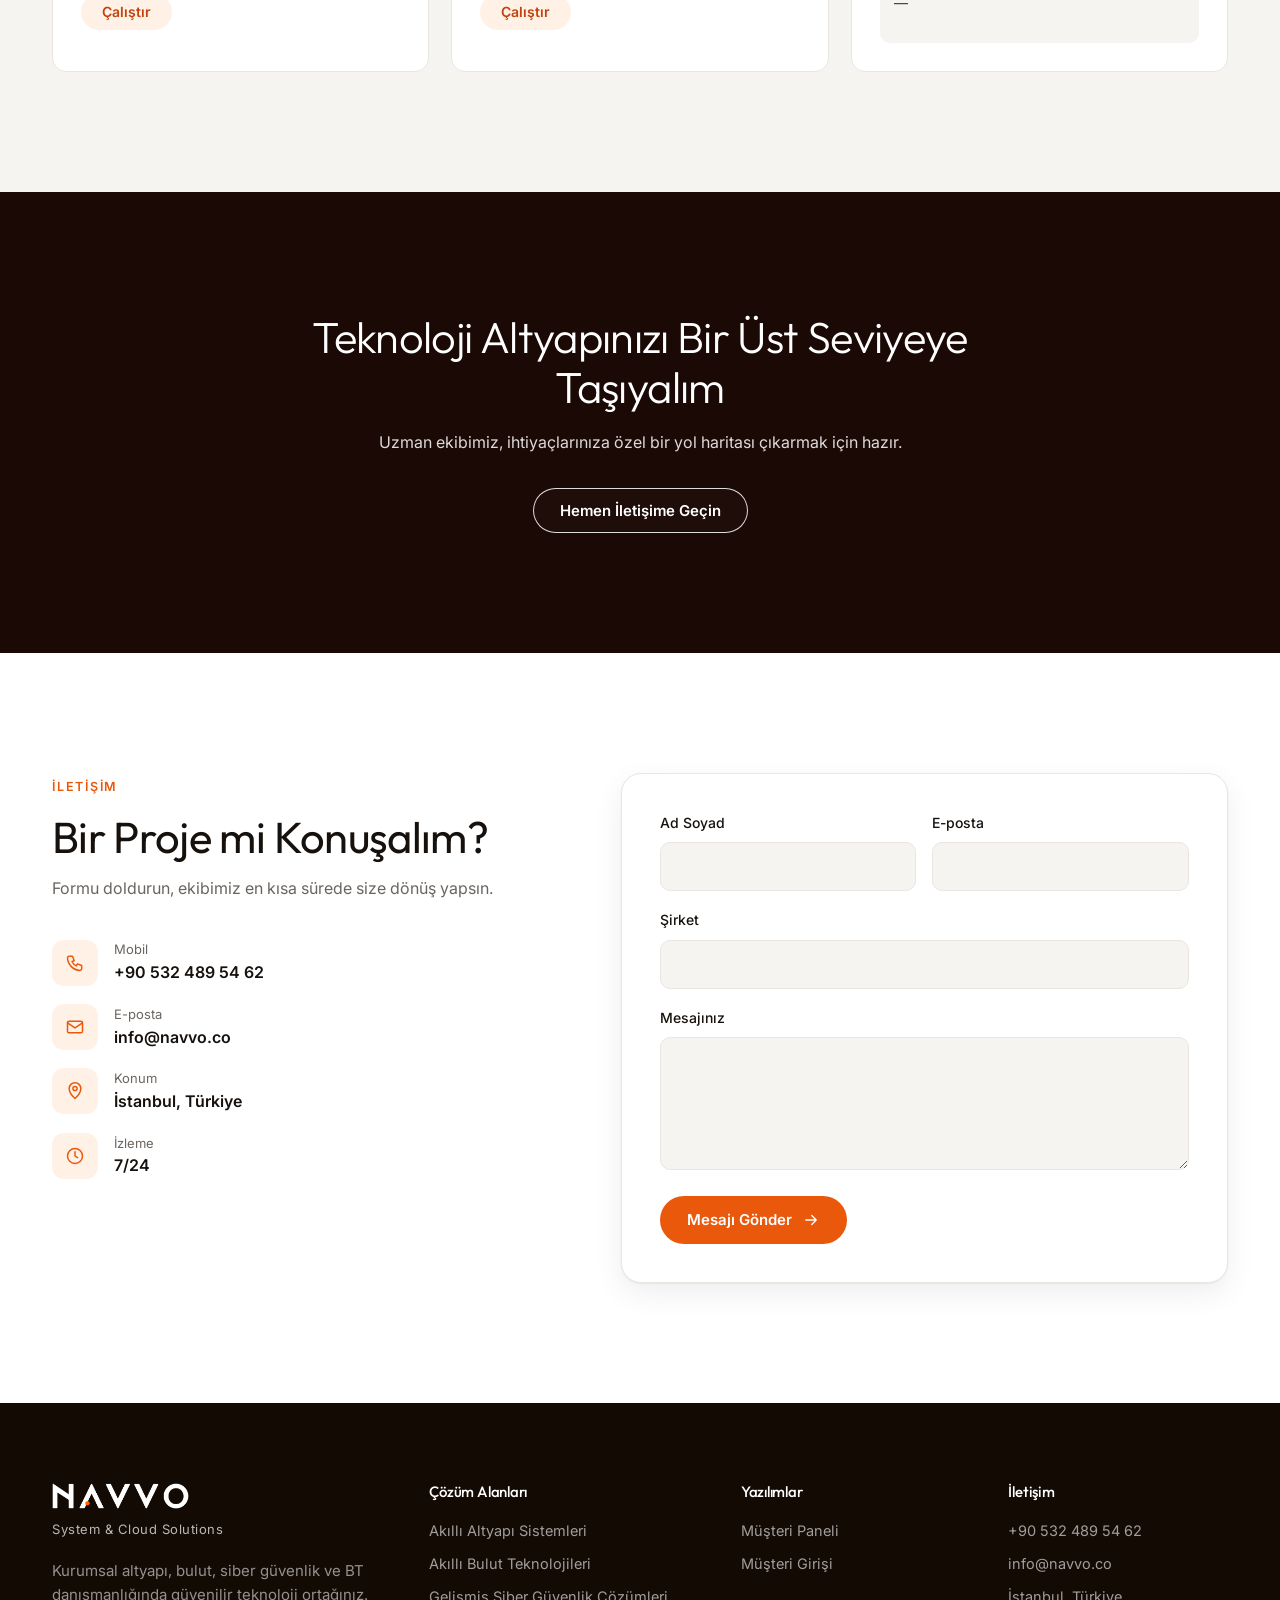
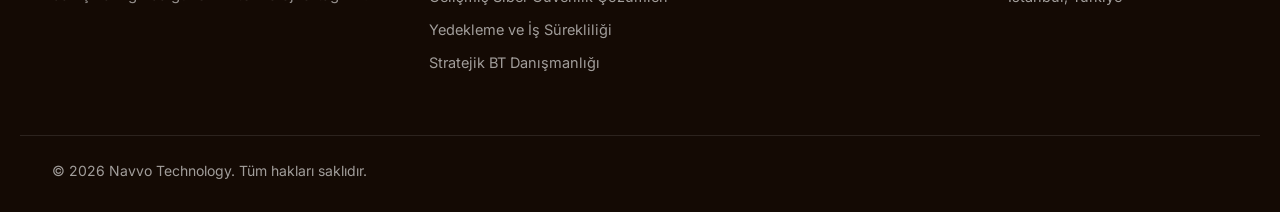
==== commit 71f534cb: "Show the Navvo icon next to the header logo Add a white-backed icon badge beside the wordmark on eve" ====
--- a/index.html
+++ b/index.html
@@ -12,7 +12,7 @@
 <link rel="preconnect" href="https://fonts.googleapis.com">
 <link rel="preconnect" href="https://fonts.gstatic.com" crossorigin>
 <link href="https://fonts.googleapis.com/css2?family=Inter:wght@400;500;600;700&family=Outfit:wght@300;400;500;600&display=swap" rel="stylesheet">
-<link rel="stylesheet" href="assets/css/site.css?v=11">
+<link rel="stylesheet" href="assets/css/site.css?v=12">
 </head>
 <body data-page="home">
 
@@ -29,6 +29,7 @@
 <header class="nav" id="nav">
   <div class="container nav-inner">
     <a href="index.html" class="brand" aria-label="Navvo Technology">
+      <img src="assets/img/icon-mark.png" alt="" class="brand-icon" width="144" height="144">
       <img src="assets/img/logo-white.png" alt="Navvo" class="brand-logo logo-on-dark" width="507" height="96">
       <img src="assets/img/logo.png" alt="" class="brand-logo logo-on-light" width="507" height="96">
     </a>
@@ -266,7 +267,7 @@
 
 <div class="toast" id="toast"></div>
 
-<script src="assets/js/data.js?v=11"></script>
-<script src="assets/js/site.js?v=11"></script>
+<script src="assets/js/data.js?v=12"></script>
+<script src="assets/js/site.js?v=12"></script>
 </body>
 </html>
--- a/assets/css/site.css
+++ b/assets/css/site.css
@@ -82,7 +82,9 @@
 .nav { position: absolute; top: 40px; left: 0; right: 0; z-index: 50; color: #fff; transition: background .3s, color .3s, box-shadow .3s; }
 .nav.fixed { position: fixed; top: 0; background: #fff; color: var(--ink); box-shadow: 0 1px 0 var(--line); animation: drop .35s var(--ease); }
 .nav-inner { display: flex; align-items: center; gap: 28px; height: 76px; }
-.brand { display: inline-flex; align-items: center; flex: none; }
+.brand { display: inline-flex; align-items: center; gap: 12px; flex: none; }
+.brand-icon { width: 36px; height: 36px; flex: none; transition: transform .5s var(--ease); }
+.brand:hover .brand-icon { transform: rotate(-12deg) scale(1.05); }
 .brand-logo { height: 24px; width: auto; }
 .logo-on-light { display: none; }
 .nav.fixed .logo-on-dark { display: none; }
@@ -567,6 +569,8 @@
   .topbar-links { border: 0; padding: 0; }
   .nav-inner { height: 64px; }
   .brand-logo { height: 20px; }
+  .brand-icon { width: 30px; height: 30px; }
+  .brand { gap: 10px; }
   .nav-cta { padding: 9px 16px; font-size: 13.5px; }
   .hero { padding: 150px 0 190px; }
   .hero-actions { flex-direction: column; gap: 22px; }
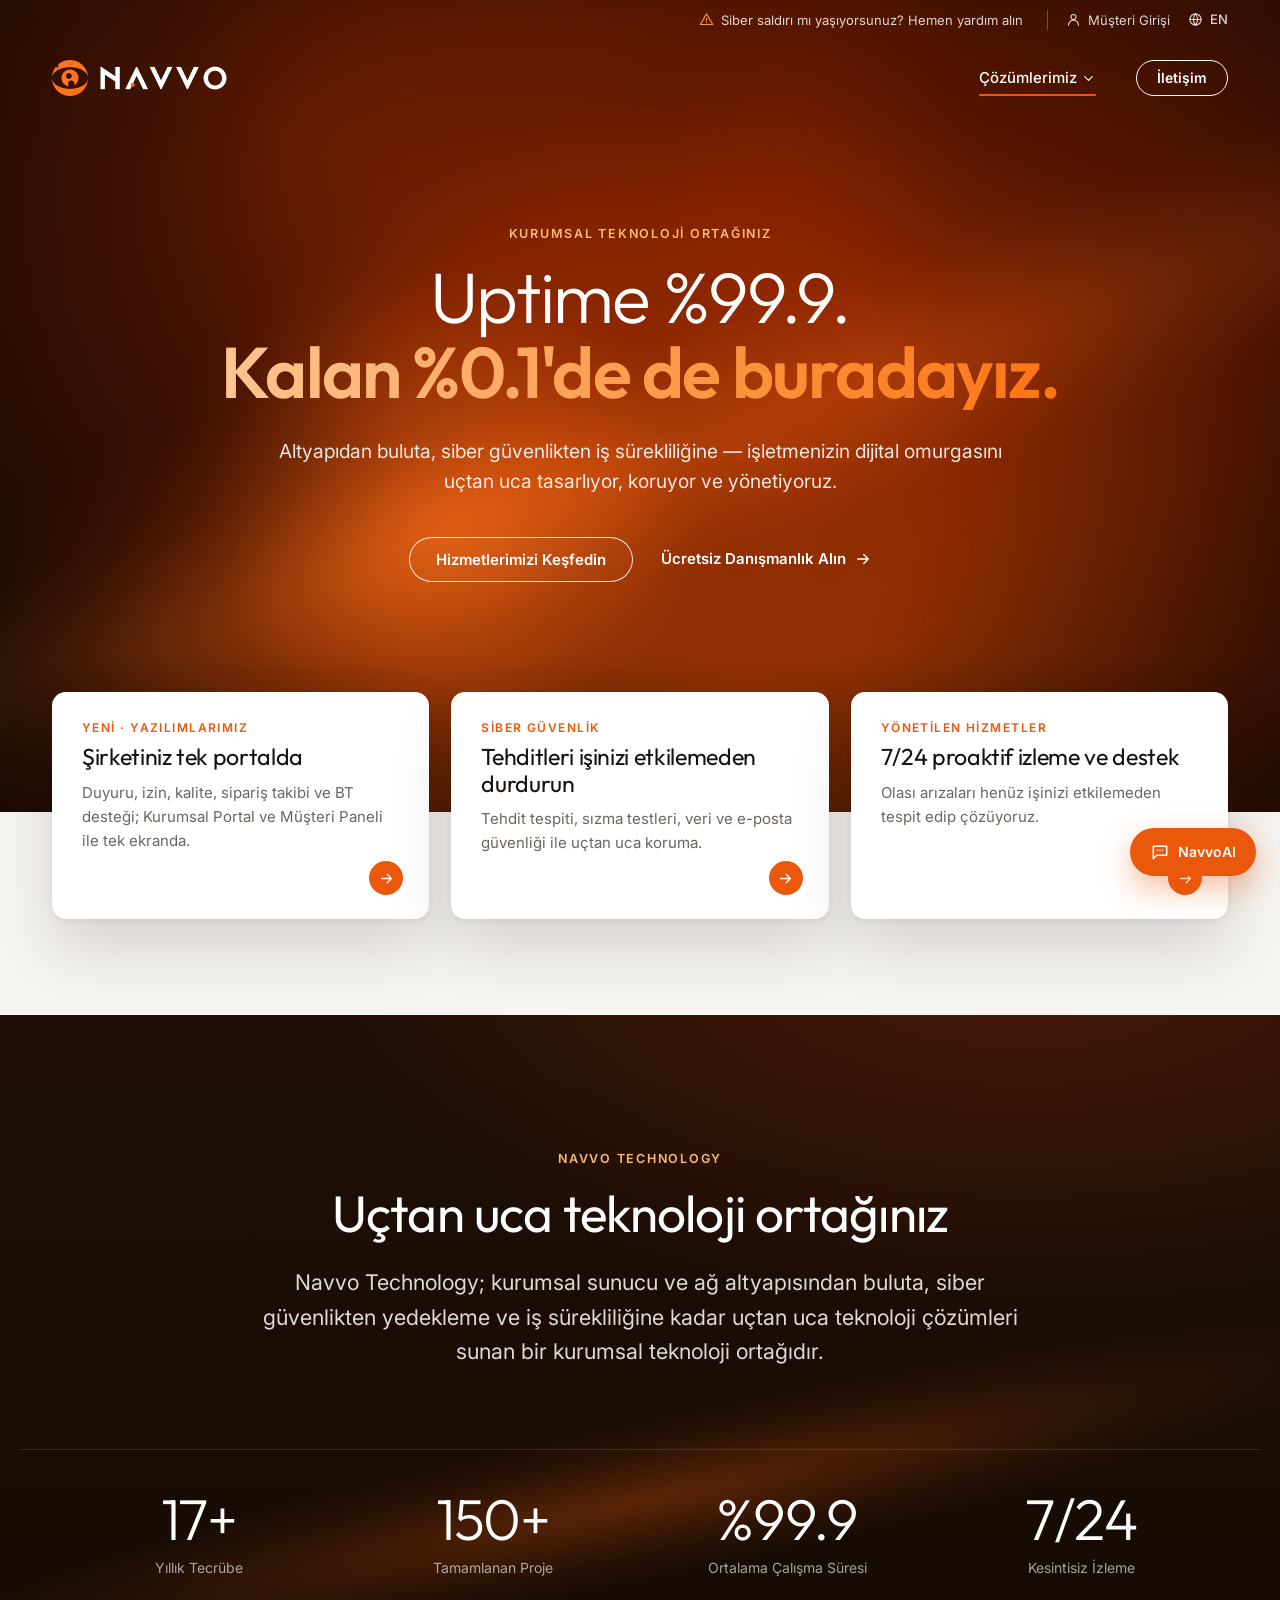
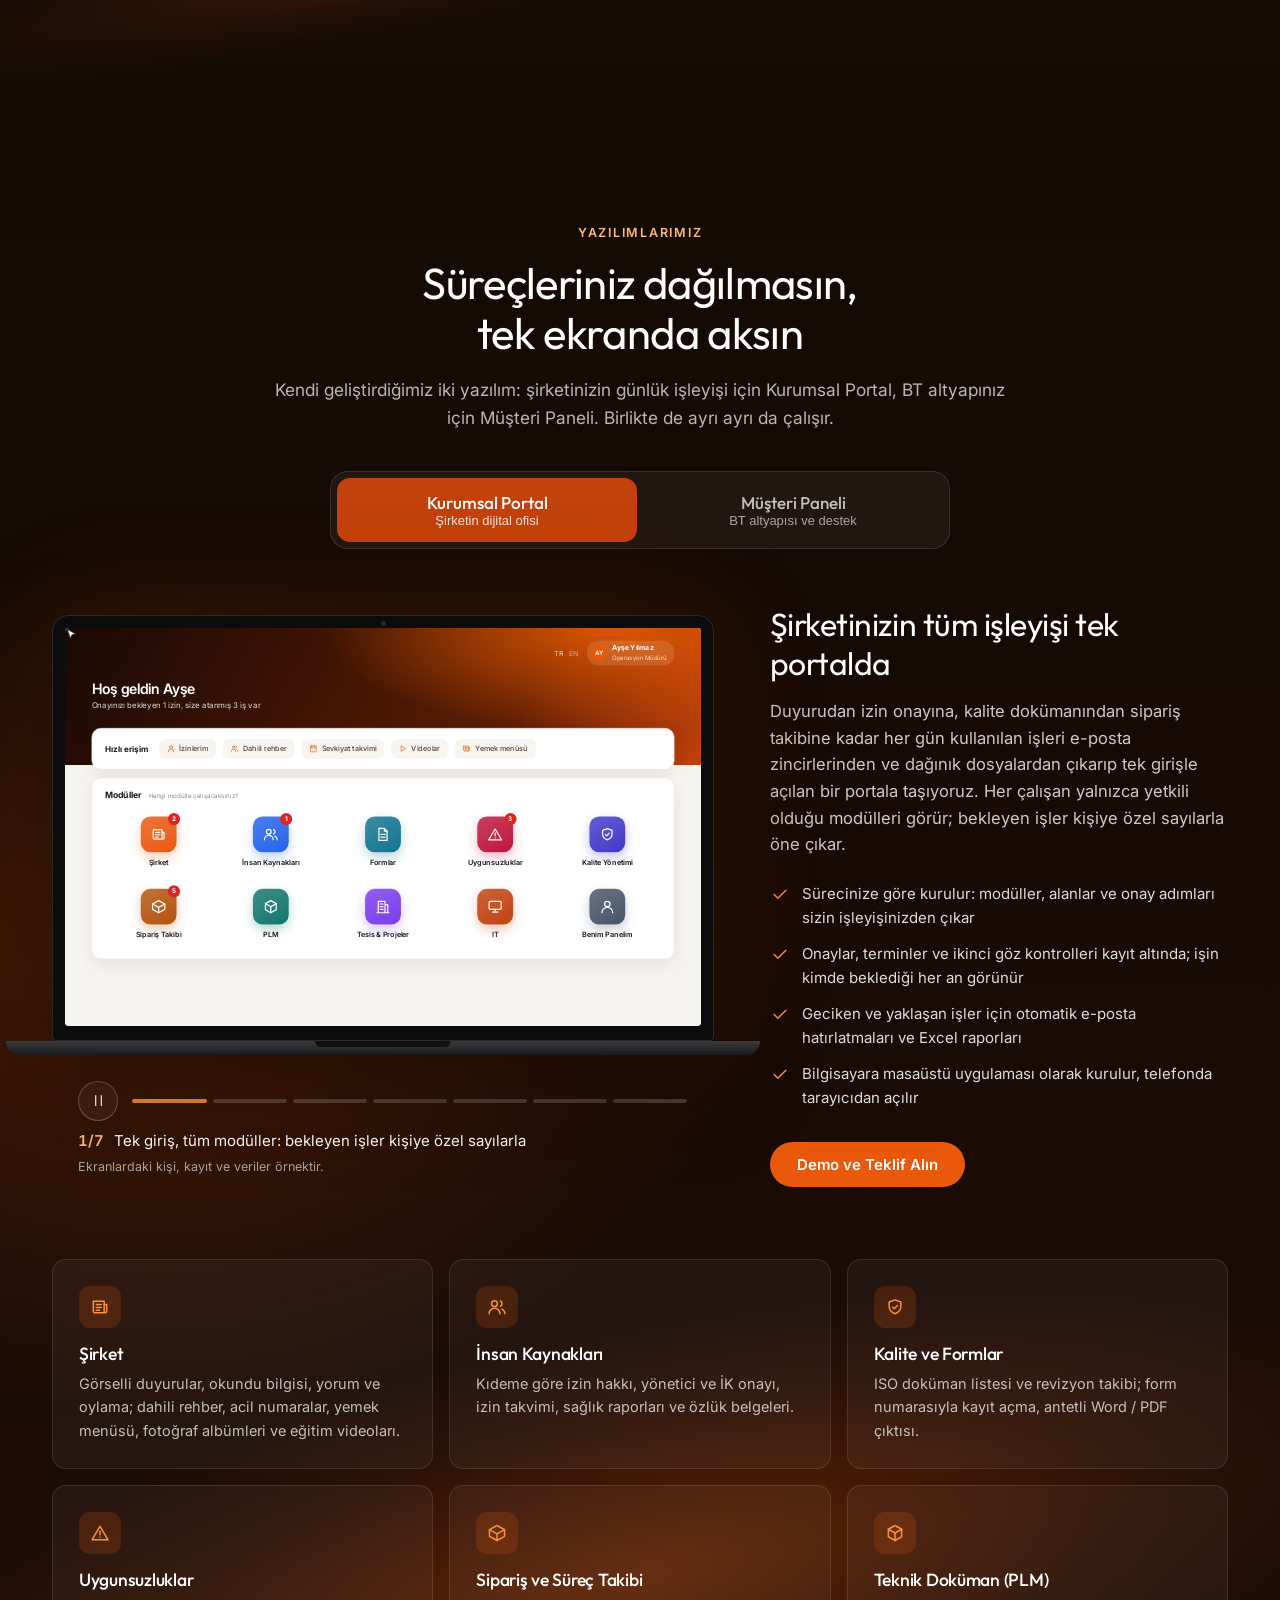
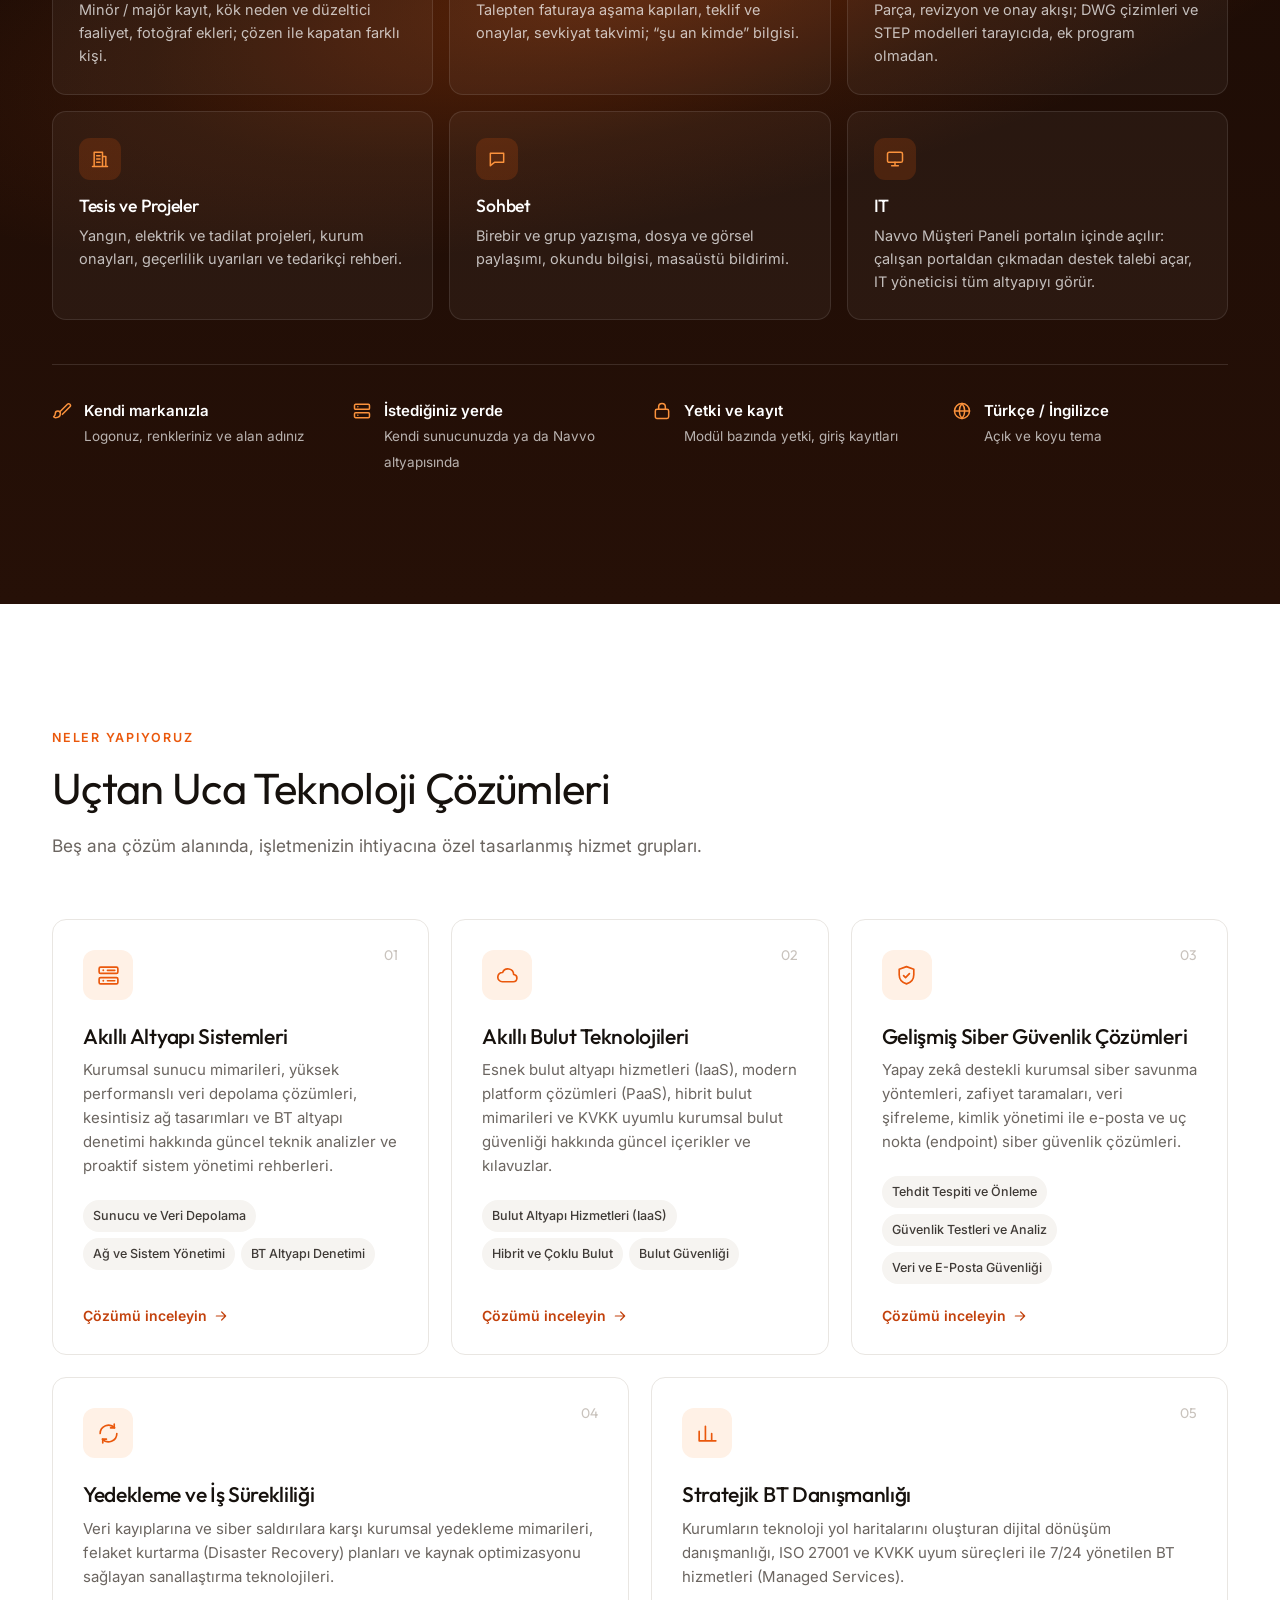
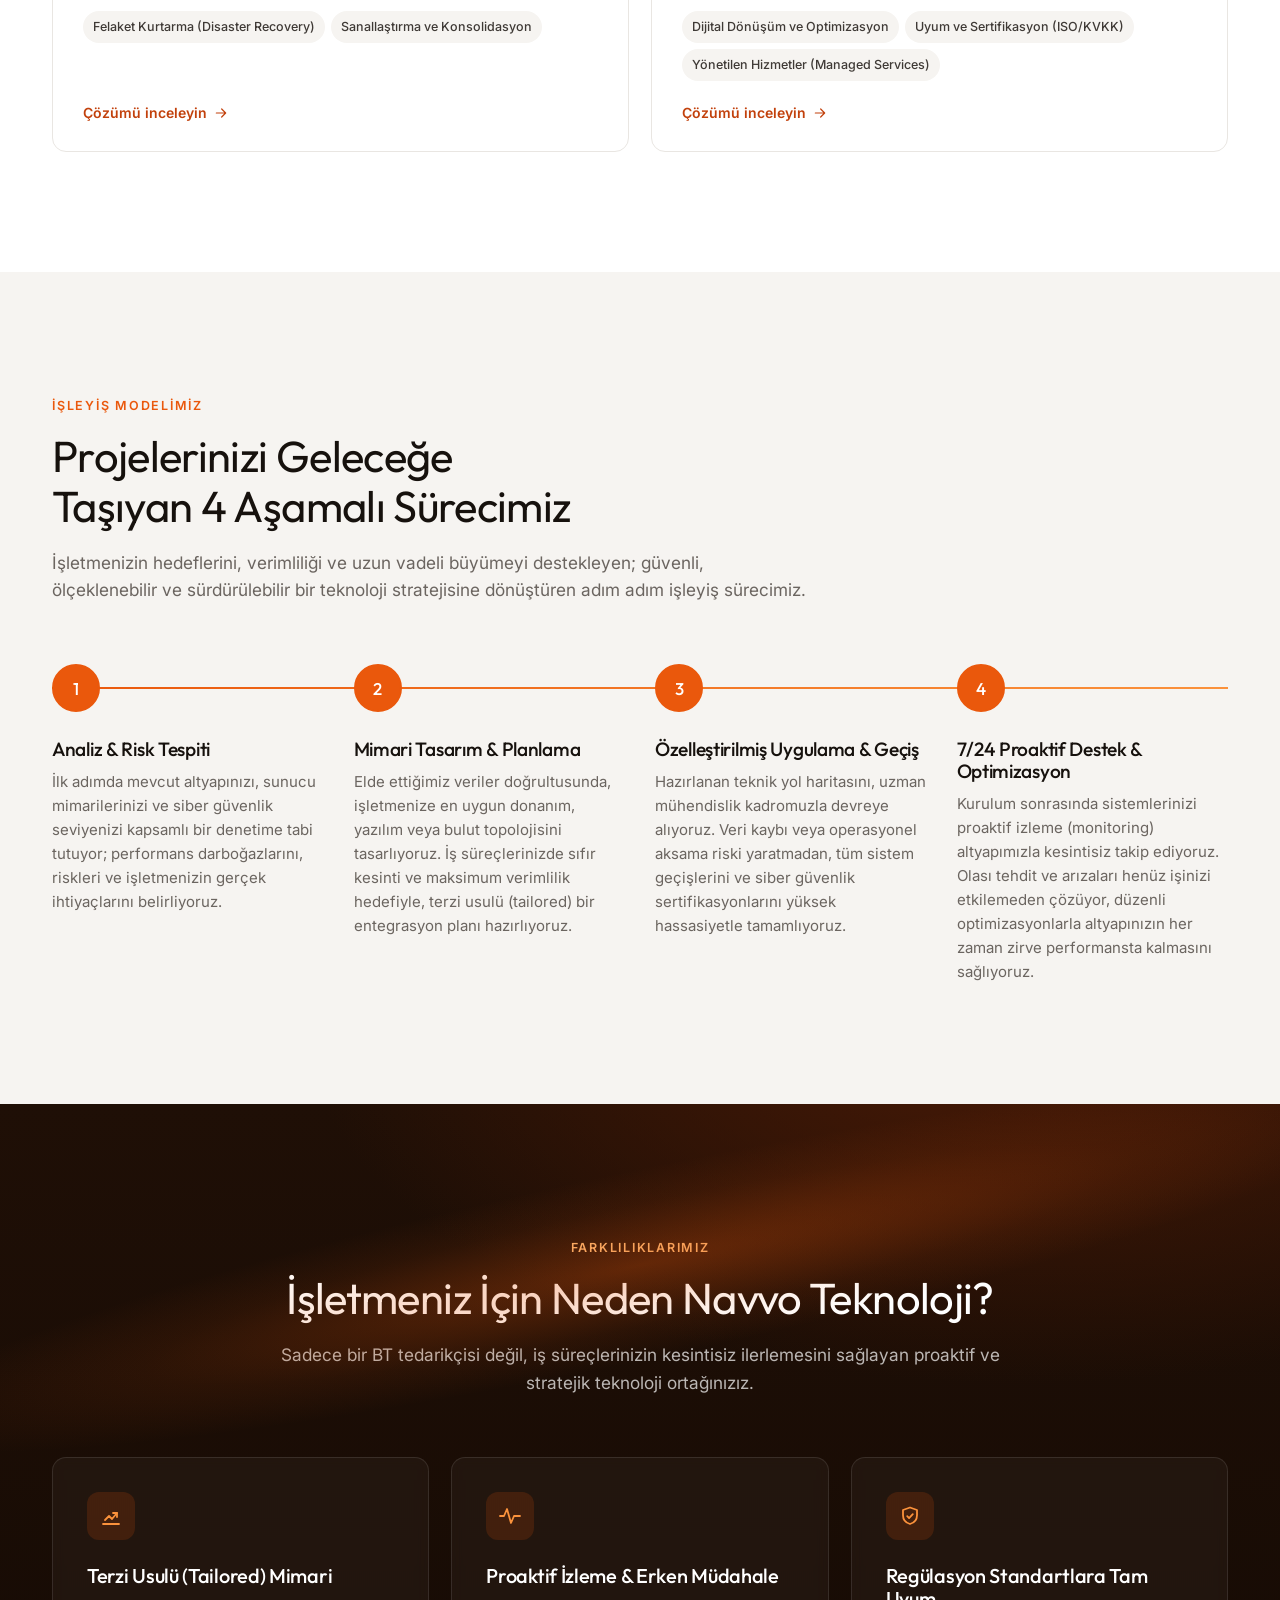
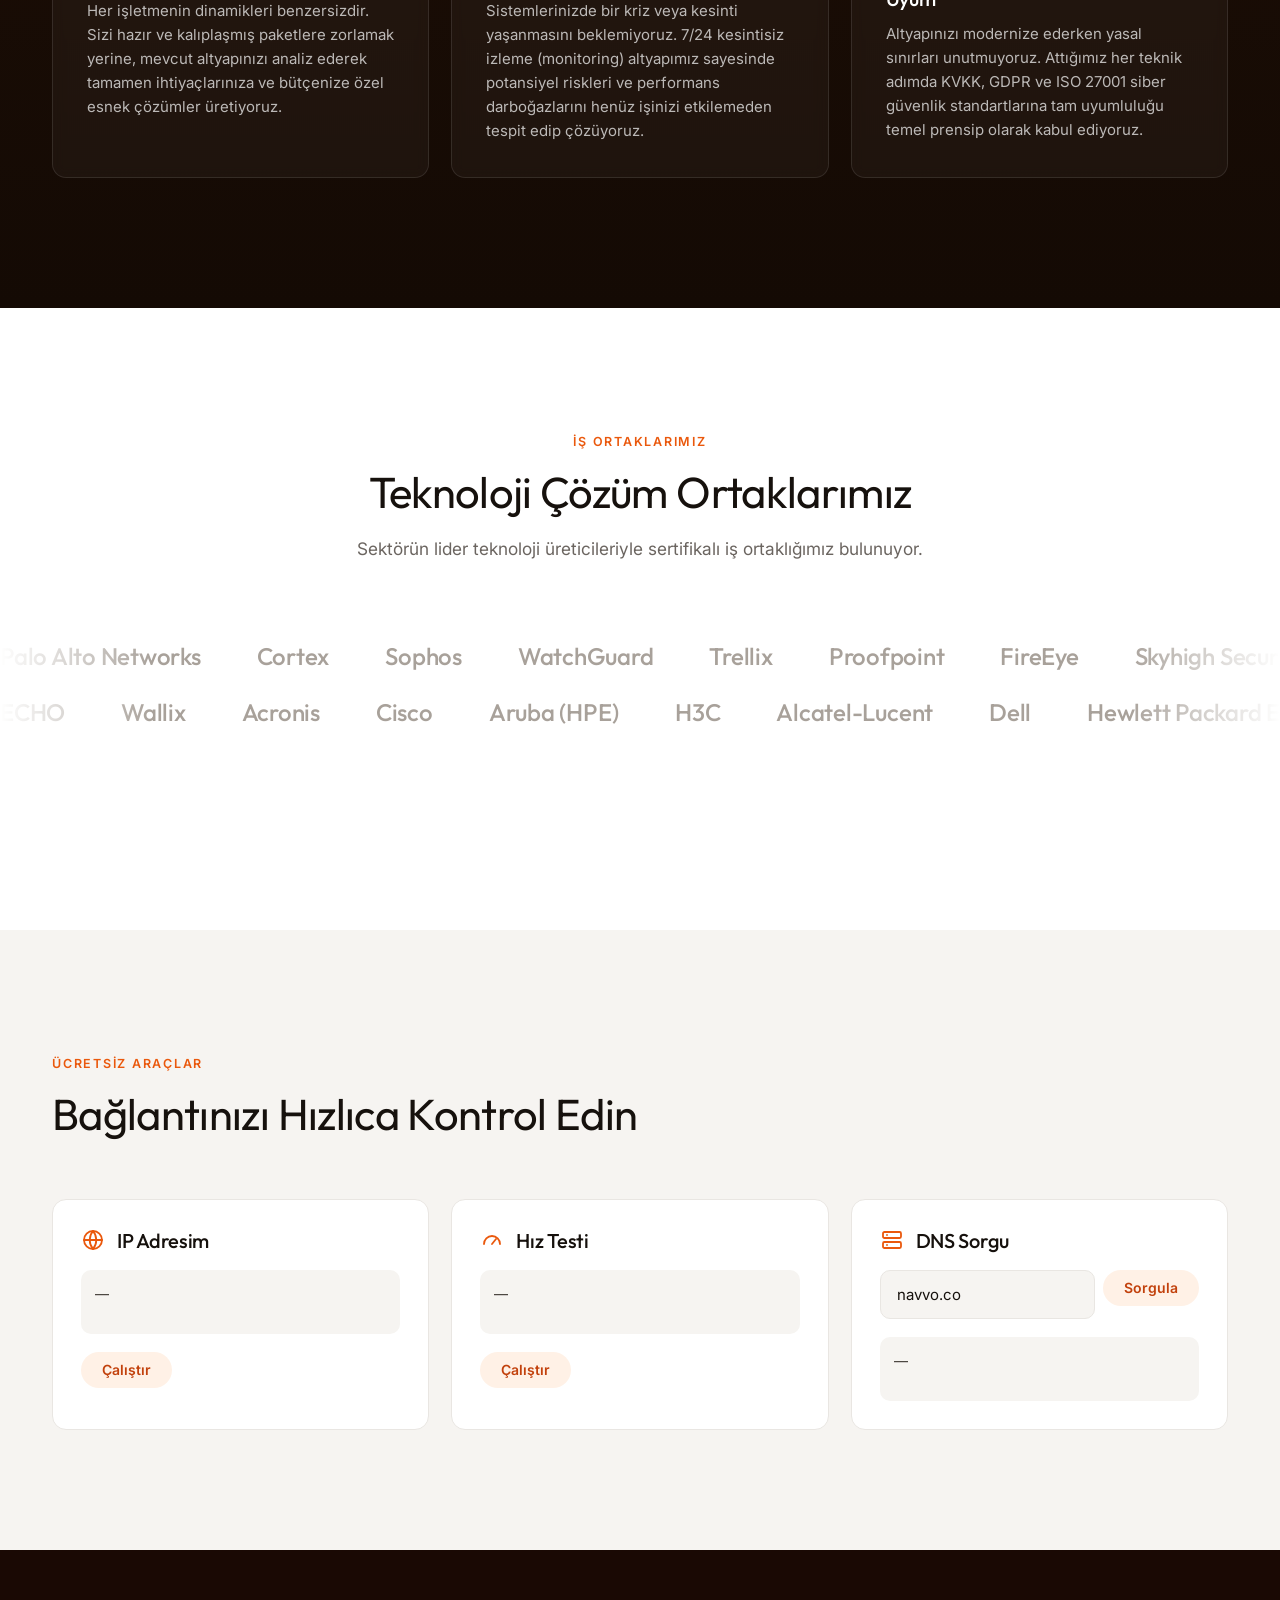
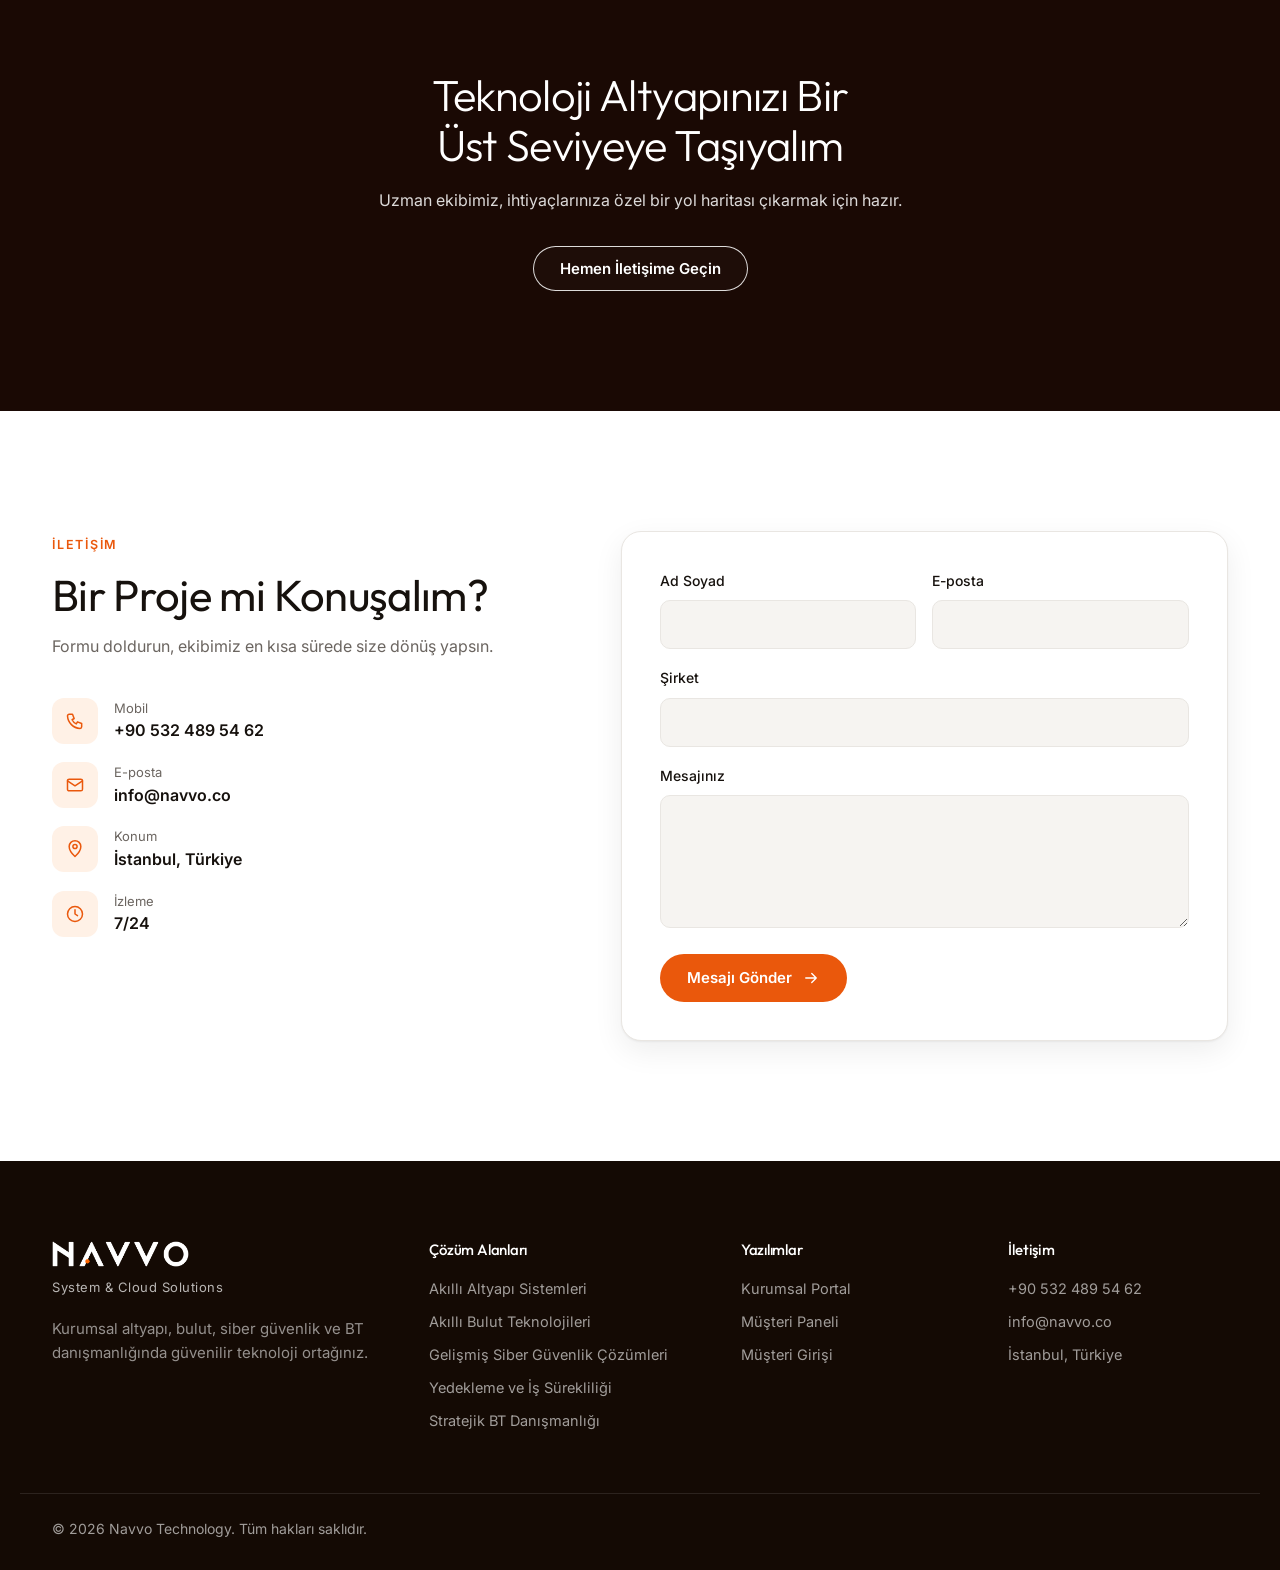
==== commit be210893: "Showcase Corporate Portal and Customer Panel with branded demos Replace the single customer panel bl" ====
--- a/index.html
+++ b/index.html
@@ -12,7 +12,7 @@
 <link rel="preconnect" href="https://fonts.googleapis.com">
 <link rel="preconnect" href="https://fonts.gstatic.com" crossorigin>
 <link href="https://fonts.googleapis.com/css2?family=Inter:wght@400;500;600;700&family=Outfit:wght@300;400;500;600&display=swap" rel="stylesheet">
-<link rel="stylesheet" href="assets/css/site.css?v=12">
+<link rel="stylesheet" href="assets/css/site.css?v=13">
 </head>
 <body data-page="home">
 
@@ -64,9 +64,9 @@
   <section class="spotlight">
     <div class="container spot-grid">
       <a href="#portal" class="spot reveal">
-        <span class="spot-tag" data-i18n="spot.1.tag">Yeni · Navvo Müşteri Paneli</span>
-        <h3 data-i18n="spot.1.title">Tüm BT varlıklarınız tek ekranda</h3>
-        <p data-i18n="spot.1.desc">Cihazlar, lisanslar, hizmetler ve destek talepleri; güvenli, 2FA korumalı tek bir panelde.</p>
+        <span class="spot-tag" data-i18n="spot.1.tag">Yeni · Yazılımlarımız</span>
+        <h3 data-i18n="spot.1.title">Şirketiniz tek portalda</h3>
+        <p data-i18n="spot.1.desc">Duyuru, izin, kalite, sipariş takibi ve BT desteği; Kurumsal Portal ve Müşteri Paneli ile tek ekranda.</p>
         <span class="spot-go"><svg viewBox="0 0 24 24" class="ico"><path d="M5 12h14M13 6l6 6-6 6"/></svg></span>
       </a>
       <a href="#services" class="spot reveal" style="--d:1">
@@ -100,21 +100,34 @@
   </section>
 
   <section class="dark-band portal" id="portal">
-    <div class="container portal-grid">
-      <div class="laptop reveal" aria-label="Navvo Müşteri Paneli demo">
-        <div class="laptop-screen"><div class="demo-fit" id="demo-fit"><div class="demo" id="demo"></div></div></div>
-        <div class="laptop-base"></div>
-      </div>
-      <div class="portal-copy">
-        <div class="eyebrow eyebrow-glow reveal" data-i18n="portal.eyebrow">Yazılımlarımız · Navvo Müşteri Paneli</div>
-        <h2 class="reveal" data-i18n="portal.title">BT altyapınızın kontrolü artık sizde</h2>
-        <p class="lead-sm reveal" style="--d:1" data-i18n="portal.desc">Cihazlarınızı, lisanslarınızı, hizmetlerinizi ve destek taleplerinizi tek bir güvenli panelden takip edin. Lisans bitişlerini kaçırmayın, çalışanlarınız şifresiz talep açsın, raporlarınız her ay hazır olsun.</p>
-        <ul class="feat-list reveal" style="--d:2" id="feat-list"></ul>
-        <div class="portal-actions reveal" style="--d:3">
-          <a href="#contact" class="btn btn-primary" data-i18n="portal.buy">Teklif Alın</a>
-          <a href="https://customer.navvo.co" class="link-arrow light"><span data-i18n="top.login">Müşteri Girişi</span> <svg viewBox="0 0 24 24" class="ico"><path d="M5 12h14M13 6l6 6-6 6"/></svg></a>
-        </div>
-      </div>
+    <div class="streak" aria-hidden="true"></div>
+    <div class="container">
+      <div class="section-head center reveal">
+        <div class="eyebrow eyebrow-glow" data-i18n="software.eyebrow">Yazılımlarımız</div>
+        <h2 data-i18n="software.title">Süreçleriniz dağılmasın, tek ekranda aksın</h2>
+        <p data-i18n="software.subtitle">Kendi geliştirdiğimiz iki yazılım: şirketinizin günlük işleyişi için Kurumsal Portal, BT altyapınız için Müşteri Paneli. Birlikte de ayrı ayrı da çalışır.</p>
+      </div>
+      <div class="sw-tabs reveal" id="sw-tabs" role="tablist">
+        <button type="button" role="tab" id="kurumsal-portal" data-p="portal" aria-controls="sw-stage" aria-selected="true"><b data-i18n="nav.portal">Kurumsal Portal</b><small data-i18n="nav.portalDesc">Şirketin dijital ofisi</small></button>
+        <button type="button" role="tab" id="musteri-paneli" data-p="panel" aria-controls="sw-stage" aria-selected="false"><b data-i18n="nav.product">Müşteri Paneli</b><small data-i18n="nav.productDesc">BT altyapısı ve destek</small></button>
+      </div>
+      <div class="portal-grid" id="sw-stage" role="tabpanel">
+        <div class="sw-demo">
+          <div class="laptop">
+            <div class="laptop-screen"><div class="demo-fit" id="demo-fit" aria-hidden="true"><div class="demo" id="demo"></div></div></div>
+            <div class="laptop-base"></div>
+          </div>
+          <div class="demo-bar">
+            <button type="button" id="demo-play" aria-label="Duraklat"></button>
+            <div class="demo-chapters" id="demo-chapters"></div>
+          </div>
+          <p class="demo-cap" id="demo-cap"></p>
+          <p class="demo-note" id="demo-note"></p>
+        </div>
+        <div class="portal-copy" id="sw-copy"></div>
+      </div>
+      <div class="sw-mods" id="sw-mods"></div>
+      <div class="sw-base" id="sw-base"></div>
     </div>
   </section>
 
@@ -237,7 +250,8 @@
     <div>
       <h4 data-i18n="footer.productTitle">Yazılımlar</h4>
       <ul class="footer-links">
-        <li><a href="index.html#portal" data-i18n="nav.product">Müşteri Paneli</a></li>
+        <li><a href="index.html#kurumsal-portal" data-i18n="nav.portal">Kurumsal Portal</a></li>
+        <li><a href="index.html#musteri-paneli" data-i18n="nav.product">Müşteri Paneli</a></li>
         <li><a href="https://customer.navvo.co" data-i18n="top.login">Müşteri Girişi</a></li>
       </ul>
     </div>
@@ -267,7 +281,8 @@
 
 <div class="toast" id="toast"></div>
 
-<script src="assets/js/data.js?v=12"></script>
-<script src="assets/js/site.js?v=12"></script>
+<script src="assets/js/data.js?v=13"></script>
+<script src="assets/js/site.js?v=13"></script>
+<script src="assets/js/software.js?v=13"></script>
 </body>
 </html>
--- a/assets/css/site.css
+++ b/assets/css/site.css
@@ -32,7 +32,7 @@
 img, svg { display: block; }
 a { color: inherit; text-decoration: none; }
 h1, h2, h3, h4 { font-family: var(--display); color: var(--ink); margin: 0; font-weight: 400; letter-spacing: -.015em; line-height: 1.15; }
-h2 { font-size: clamp(1.9rem, 3.4vw, 2.9rem); }
+h2 { font-size: clamp(1.9rem, 3.4vw, 2.9rem); text-wrap: balance; }
 h3 { font-size: 1.25rem; font-weight: 500; }
 p { margin: 0; }
 .muted { color: var(--muted); }
@@ -193,20 +193,52 @@
 .streak-2 { top: -40%; animation-duration: 18s; animation-direction: alternate-reverse; }
 .about h2 { font-size: clamp(2rem, 4vw, 3.2rem); margin-bottom: 22px; }
 .lead { font-size: clamp(1.1rem, 1.7vw, 1.35rem); line-height: 1.6; color: rgba(255, 255, 255, .85); }
-.lead-sm { font-size: 1.08rem; color: rgba(255, 255, 255, .78); margin-bottom: 28px; }
 .stats-grid { position: relative; display: grid; grid-template-columns: repeat(4, 1fr); margin-top: 80px; border-top: 1px solid rgba(255, 255, 255, .12); }
 .stat { padding: 40px 20px 0; text-align: center; }
 .stat-num { font: 300 clamp(2.4rem, 4.6vw, 3.6rem)/1 var(--display); color: #fff; letter-spacing: -.02em; margin-bottom: 10px; }
 .stat-label { font-size: 14px; color: rgba(255, 255, 255, .62); }
 
-/* ---------- Product / portal ---------- */
-.portal { padding-top: 40px; background: linear-gradient(180deg, var(--night), #1a0b05 60%, #261007); }
-.portal-grid { position: relative; display: grid; grid-template-columns: 1.25fr .9fr; gap: 64px; align-items: center; }
-.portal h2 { margin-bottom: 18px; }
-.feat-list { list-style: none; padding: 0; margin: 0 0 34px; display: grid; gap: 12px; }
-.feat-list li { display: flex; gap: 12px; align-items: flex-start; font-size: 15px; color: rgba(255, 255, 255, .85); }
-.feat-list .ico { width: 20px; height: 20px; color: #fb923c; margin-top: 1px; }
+/* ---------- Software showcase ---------- */
+.portal { margin-top: -1px; padding-top: 110px; background: radial-gradient(900px 620px at 12% 42%, rgba(234, 88, 12, .2), transparent 68%), linear-gradient(180deg, var(--night), #1a0b05 55%, #261007); }
+.portal > .container { position: relative; }
+.portal .section-head { margin-bottom: 40px; }
+.sw-tabs { display: grid; grid-template-columns: 1fr 1fr; gap: 6px; max-width: 620px; margin: 0 auto 56px; padding: 6px; border-radius: 18px; background: rgba(255, 255, 255, .05); border: 1px solid rgba(255, 255, 255, .1); }
+.sw-tabs button { padding: 14px 18px; border: 0; border-radius: 13px; background: none; color: rgba(255, 255, 255, .72); cursor: pointer; text-align: center; transition: background .3s, color .3s; scroll-margin-top: 260px; }
+.sw-tabs b { display: block; font: 500 17px/1.25 var(--display); }
+.sw-tabs small { font-size: 13px; opacity: .85; }
+.sw-tabs button:hover { color: #fff; }
+.sw-tabs [aria-selected="true"] { background: var(--brand-600); color: #fff; }
+.portal-grid { position: relative; display: grid; grid-template-columns: 1.3fr .9fr; gap: 56px; align-items: center; }
+.portal-grid > * { min-width: 0; }
+.sw-title { font-size: clamp(1.6rem, 2.5vw, 2.1rem); font-weight: 400; line-height: 1.2; margin-bottom: 16px; }
+.lead-sm { font-size: 1.04rem; color: rgba(255, 255, 255, .78); margin-bottom: 24px; }
+.feat-list { list-style: none; padding: 0; margin: 0 0 32px; display: grid; gap: 12px; }
+.feat-list li { display: flex; gap: 12px; align-items: flex-start; font-size: 15px; color: rgba(255, 255, 255, .86); }
+.feat-list .ico { width: 20px; height: 20px; color: #fb923c; margin-top: 2px; }
 .portal-actions { display: flex; flex-wrap: wrap; align-items: center; gap: 26px; }
+.demo-bar { display: flex; align-items: center; gap: 14px; margin: 26px 4% 0; }
+.demo-bar > button { width: 40px; height: 40px; flex: none; border-radius: 50%; display: grid; place-items: center; border: 1px solid rgba(255, 255, 255, .25); background: rgba(255, 255, 255, .06); color: #fff; cursor: pointer; transition: background .25s; }
+.demo-bar > button:hover { background: rgba(255, 255, 255, .16); }
+.demo-bar .ico { width: 17px; height: 17px; }
+.demo-chapters { flex: 1; display: flex; gap: 6px; }
+.demo-chapters button { flex: 1; height: 24px; padding: 10px 0; border: 0; background: none; cursor: pointer; }
+.demo-chapters button::before { content: ""; display: block; height: 4px; border-radius: 2px; background: rgba(255, 255, 255, .2); transition: background .3s; }
+.demo-chapters .past::before { background: rgba(251, 146, 60, .55); }
+.demo-chapters .on::before, .demo-chapters button:hover::before { background: #fb923c; }
+.demo-cap { display: flex; gap: 10px; margin: 8px 4% 0; min-height: 24px; font-size: 15px; color: #fff; }
+.demo-cap b { color: var(--amber); font-weight: 600; font-variant-numeric: tabular-nums; }
+.demo-note { margin: 4px 4% 0; font-size: 12.5px; color: rgba(255, 255, 255, .6); }
+.sw-mods { display: grid; grid-template-columns: repeat(3, 1fr); gap: 16px; margin-top: 72px; }
+.sw-mod { padding: 26px; border-radius: var(--radius); background: rgba(255, 255, 255, .045); border: 1px solid rgba(255, 255, 255, .1); transition: border-color .3s, background .3s; animation: pop .5s var(--ease) backwards; animation-delay: calc(var(--d) * 40ms); }
+.sw-mod:hover { border-color: rgba(251, 146, 60, .5); background: rgba(255, 255, 255, .07); }
+.sw-ic { width: 42px; height: 42px; display: grid; place-items: center; border-radius: 11px; background: rgba(234, 88, 12, .18); color: #fb923c; margin-bottom: 16px; }
+.sw-mod h4 { color: #fff; font-size: 1.1rem; font-weight: 500; margin-bottom: 8px; }
+.sw-mod p { font-size: 14.5px; color: rgba(255, 255, 255, .72); }
+.sw-base { display: grid; grid-template-columns: repeat(4, 1fr); gap: 24px; margin-top: 44px; padding-top: 34px; border-top: 1px solid rgba(255, 255, 255, .12); }
+.sw-base > div { display: flex; gap: 12px; align-items: flex-start; }
+.sw-base .ico { color: #fb923c; margin-top: 2px; }
+.sw-base b { display: block; color: #fff; font-weight: 600; font-size: 15px; }
+.sw-base small { font-size: 13.5px; color: rgba(255, 255, 255, .68); }
 
 .laptop { position: relative; perspective: 1600px; }
 .laptop-screen {
@@ -229,7 +261,7 @@
 .d-side .d-user { margin-top: auto; display: flex; align-items: center; gap: 10px; padding: 10px; border-top: 1px solid #e6e5e1; font-size: 12px; color: #52525b; }
 .d-user i { width: 28px; height: 28px; border-radius: 50%; background: #ea580c; color: #fff; display: grid; place-items: center; font-style: normal; font-weight: 600; }
 .d-main { position: relative; padding: 26px 30px; overflow: hidden; }
-.d-screen { position: absolute; inset: 26px 30px; opacity: 0; transform: translateY(10px); transition: opacity .5s var(--ease), transform .5s var(--ease); pointer-events: none; }
+.d-screen { position: absolute; inset: 24px 28px; opacity: 0; transform: translateY(10px); transition: opacity .5s var(--ease), transform .5s var(--ease); pointer-events: none; }
 .d-screen.on { opacity: 1; transform: none; }
 .d-head { display: flex; justify-content: space-between; align-items: flex-end; margin-bottom: 20px; }
 .d-head b { display: block; font-size: 22px; font-weight: 700; letter-spacing: -.02em; }
@@ -293,6 +325,178 @@
 .d-vault code { font: 12px/1.6 ui-monospace, Consolas, monospace; color: #52525b; display: block; }
 .d-lock { display: inline-flex; align-items: center; gap: 6px; margin-top: 10px; font-size: 11px; font-weight: 600; color: #ea580c; }
 
+/* Demo screens: shared */
+.d-side { overflow: hidden; }
+.d-side .d-sec { padding: 12px 10px 4px; font-size: 10.5px; font-weight: 600; letter-spacing: .06em; text-transform: uppercase; color: #8b8b93; }
+.d-nav em { margin-left: auto; font: 600 11px/18px var(--font); min-width: 20px; padding: 0 5px; border-radius: 9px; text-align: center; background: rgba(234, 88, 12, .12); color: #c2410c; }
+.b-mute { background: #f1f1ee; color: #71717a; }
+.d-btn { display: inline-block; width: max-content; white-space: nowrap; }
+.d-btn.ghost { background: #fff; color: #52525b; box-shadow: inset 0 0 0 1px #e6e5e1; }
+.d-kpis.three { grid-template-columns: repeat(3, 1fr); }
+.d-chart.sm { height: 170px; }
+.d-bar.full { width: 100%; }
+.p-gap { margin-top: 16px; }
+.p-left { display: flex; align-items: center; gap: 12px; }
+.demo [hidden] { display: none; }
+.p-brand { display: inline-flex; align-items: center; gap: 8px; flex: none; }
+.d-app .p-brand { align-self: flex-start; margin: 0 8px 10px; }
+.p-brand img:first-child { width: 24px; height: 24px; }
+.p-brand img:last-child, .d-side .p-brand img:last-child { width: auto; height: 15px; margin: 0; }
+.d-side .p-brand img { margin: 0; }
+.p-sp { flex: 1; }
+.p-av { width: 28px; height: 28px; flex: none; border-radius: 50%; display: inline-grid; place-items: center; font: 600 10.5px/1 var(--font); font-style: normal; color: #fff; background: var(--c); }
+.p-two { display: grid; grid-template-columns: 1.35fr 1fr; gap: 16px; align-items: start; }
+.p-two.wide { grid-template-columns: 1.6fr 1fr; }
+
+/* Demo: corporate portal */
+.p-app { position: relative; height: 100%; overflow: hidden; background: #f6f4f1; color: #18181b; font: 13px/1.45 var(--font); }
+.p-full { inset: 0; display: flex; flex-direction: column; }
+.p-hero { padding: 22px 46px 92px; color: #fff; background: radial-gradient(700px 260px at 85% 0%, rgba(255, 102, 0, .75), transparent 70%), linear-gradient(120deg, #1a0904, #5c1d05 70%, #c2410c); }
+.p-hero-top { display: flex; align-items: center; gap: 16px; }
+.p-lang { font-size: 12px; opacity: .8; }
+.p-lang b { opacity: .55; font-weight: 500; margin-left: 6px; }
+.p-who { display: flex; align-items: center; gap: 9px; padding: 5px 14px 5px 6px; border-radius: 20px; background: rgba(255, 255, 255, .12); }
+.p-who b { display: block; font-size: 12px; line-height: 1.2; }
+.p-who small { font-size: 10.5px; opacity: .8; }
+.p-hero h5 { margin: 26px 0 4px; font: 600 25px/1.2 var(--font); color: #fff; letter-spacing: -.02em; }
+.p-hero p { font-size: 13.5px; opacity: .85; }
+.p-panel { position: relative; margin: 0 46px 14px; padding: 18px 22px; border-radius: 16px; background: #fff; border: 1px solid #ece7e1; box-shadow: 0 10px 30px rgba(60, 25, 5, .08); }
+.p-quick { margin-top: -64px; display: flex; align-items: center; gap: 12px; }
+.p-quick b { margin-right: 6px; font-size: 14px; }
+.p-quick span { display: inline-flex; align-items: center; gap: 7px; padding: 8px 13px; border-radius: 10px; background: #f8f4f0; font-size: 12.5px; font-weight: 500; color: #52463d; }
+.p-quick .ico { width: 15px; height: 15px; color: #ea580c; }
+.p-panel-h { display: flex; align-items: baseline; gap: 12px; margin-bottom: 12px; }
+.p-panel-h b { font-size: 15px; }
+.p-panel-h small { color: #8b8b93; }
+.p-grid { display: grid; grid-template-columns: repeat(5, 1fr); gap: 8px; }
+.p-tile { display: flex; flex-direction: column; align-items: center; gap: 9px; padding: 14px 6px; border-radius: 12px; transition: background .25s, transform .25s; }
+.p-tile.press { background: #f8f4f0; transform: scale(.96); }
+.p-tile > span { position: relative; width: 62px; height: 62px; border-radius: 17px; display: grid; place-items: center; color: #fff; background: linear-gradient(150deg, color-mix(in srgb, var(--app) 82%, #fff), var(--app)); box-shadow: 0 8px 18px color-mix(in srgb, var(--app) 30%, transparent); }
+.p-tile .ico { width: 28px; height: 28px; }
+.p-tile em { position: absolute; top: -6px; right: -6px; min-width: 21px; font: 700 11px/21px var(--font); text-align: center; border-radius: 11px; background: #dc2626; color: #fff; }
+.p-tile > b { font-size: 12.5px; font-weight: 600; }
+.p-top { display: flex; align-items: center; gap: 16px; height: 58px; padding: 0 22px; background: #fff; border-bottom: 1px solid #e6e5e1; flex: none; }
+.p-home { width: 34px; height: 34px; display: grid; place-items: center; border-radius: 9px; background: #f6f4f1; color: #52525b; }
+.p-home.press { background: #ffe8d9; color: #ea580c; }
+.p-home .ico, .p-bell .ico { width: 18px; height: 18px; }
+.p-mod { display: inline-flex; align-items: center; gap: 9px; padding-left: 16px; border-left: 1px solid #e6e5e1; font-weight: 600; font-size: 14px; }
+.p-mod i { width: 26px; height: 26px; border-radius: 7px; display: grid; place-items: center; background: var(--app); color: #fff; }
+.p-mod .ico { width: 15px; height: 15px; }
+.p-search { width: 190px; padding: 8px 13px; border-radius: 9px; background: #f6f4f1; color: #8b8b93; font-size: 12.5px; }
+.p-bell { color: #52525b; }
+.p-body { flex: 1; display: grid; grid-template-columns: 190px 1fr; min-height: 0; }
+.p-side { padding: 18px 12px; background: #fff; border-right: 1px solid #e6e5e1; }
+.p-nav { display: flex; align-items: center; padding: 9px 12px; border-radius: 8px; font-weight: 500; color: #52525b; }
+.p-nav.on { background: color-mix(in srgb, var(--app) 11%, #fff); color: var(--app); }
+.p-nav em { margin-left: auto; min-width: 20px; font: 600 11px/18px var(--font); text-align: center; border-radius: 9px; background: var(--app); color: #fff; }
+.p-main { position: relative; padding: 24px 28px; overflow: hidden; }
+.p-app .d-btn { background: var(--app, #ea580c); }
+.p-app .d-btn.ghost { background: #fff; }
+.p-app .d-toast { right: 28px; bottom: 24px; z-index: 3; }
+.p-post { overflow: hidden; }
+.p-cover { height: 150px; display: grid; place-items: center; background: radial-gradient(300px 160px at 70% 80%, #ff7a1a, transparent 70%), linear-gradient(130deg, #1a0904, #8a2c06); }
+.p-cover img { width: 190px; }
+.p-post-b { padding: 16px 18px 18px; display: grid; gap: 7px; justify-items: start; }
+.p-post-b > b { font-size: 15.5px; }
+.p-post-b p { color: #71717a; }
+.p-meta { display: flex; gap: 16px; font-size: 12px; color: #52525b; font-weight: 500; }
+.p-read { width: 100%; }
+.p-line { margin-top: 14px; padding: 14px 18px; display: flex; align-items: center; gap: 14px; }
+.p-line > .ico { color: #ea580c; }
+.p-line div { flex: 1; }
+.p-line b, .p-req-h b { display: block; font-size: 13.5px; }
+.p-line small, .p-req-h small { color: #71717a; font-size: 12px; }
+.p-dir { padding: 8px 16px 12px; }
+.p-dir div { display: flex; align-items: center; gap: 10px; padding: 6px 0; }
+.p-dir span { flex: 1; }
+.p-dir code { font: 600 12px/1 ui-monospace, Consolas, monospace; color: #c2410c; }
+.p-req { padding: 18px 20px; }
+.p-req-h { display: flex; align-items: center; gap: 12px; }
+.p-req-h > div { flex: 1; }
+.p-req-h > .ico { color: #ea580c; }
+.p-flow { display: flex; align-items: center; gap: 10px; margin: 18px 0; }
+.p-flow span { padding: 6px 13px; border-radius: 999px; background: #f1f1ee; color: #71717a; font-size: 12px; font-weight: 600; white-space: nowrap; transition: background .4s, color .4s; }
+.p-flow .ok { background: rgba(22, 163, 74, .13); color: #15803d; }
+.p-flow i { flex: 1; height: 2px; background: #e6e5e1; }
+.p-acts { display: flex; gap: 10px; }
+.p-cal { margin-top: 16px; }
+.p-days { display: grid; grid-template-columns: repeat(14, 1fr); gap: 5px; padding: 14px 16px; }
+.p-days i { font: 500 11.5px/26px var(--font); text-align: center; border-radius: 6px; background: #f6f6f4; color: #52525b; transition: background .5s, color .5s; }
+.p-days .we { opacity: .5; }
+.p-days .pend { background: rgba(217, 119, 6, .16); color: #b45309; }
+.p-days .a, .p-days .pend.a { background: #2563eb; color: #fff; opacity: 1; }
+.d-table td:first-child { white-space: nowrap; }
+.d-table .sel td { background: rgba(190, 18, 60, .05); }
+.p-detail p { padding: 0 16px 14px; color: #52525b; font-size: 12.5px; }
+.p-detail .d-btn { margin: 0 16px 16px; }
+.p-steps { padding: 16px; display: grid; gap: 14px; }
+.p-steps span { position: relative; padding-left: 28px; font-weight: 600; color: #71717a; }
+.p-steps span::before { content: ""; position: absolute; left: 0; top: 2px; width: 16px; height: 16px; border-radius: 50%; background: #e6e5e1; transition: background .4s; }
+.p-steps .ok { color: #18181b; }
+.p-steps .ok::before { background: #16a34a; }
+.p-steps small { display: block; font-weight: 400; color: #8b8b93; }
+.p-kan { display: grid; grid-template-columns: repeat(4, 1fr); gap: 14px; }
+.p-kan > div { min-height: 380px; padding: 12px; border-radius: 12px; background: #efece8; }
+.p-kan h6 { display: flex; justify-content: space-between; margin: 2px 4px 10px; font: 600 13px/1.3 var(--font); color: #3f3a36; }
+.p-kan h6 em { font-style: normal; color: #8b8b93; }
+.p-job { padding: 12px 13px; margin-bottom: 10px; border-radius: 10px; background: #fff; border: 1px solid #e6e5e1; }
+.p-job b { font: 600 11.5px/1 ui-monospace, Consolas, monospace; color: #b45309; }
+.p-job > span { display: block; margin: 5px 0 10px; font-weight: 600; font-size: 13px; }
+.p-job div { display: flex; align-items: center; gap: 7px; }
+.p-job .p-av { width: 22px; height: 22px; font-size: 9px; }
+.p-job small { font-size: 10.5px; color: #71717a; white-space: nowrap; }
+.p-job.late { border-color: #f3c6b0; box-shadow: inset 0 3px 0 #dc2626; }
+.p-moved .p-job { border-color: #16a34a; animation: pop .5s var(--ease); }
+.p-view { display: grid; place-items: center; padding: 20px; background: linear-gradient(#f8fafc, #eef2f5); }
+.p-3d { width: 88%; }
+.p-h4t { border-top: 1px solid #e6e5e1; }
+.p-chat { position: absolute; right: 28px; bottom: 24px; z-index: 4; width: 310px; border-radius: 16px; overflow: hidden; background: #fff; border: 1px solid #e6e5e1; box-shadow: 0 24px 60px rgba(30, 12, 2, .28); opacity: 0; transform: translateY(16px); transition: opacity .4s, transform .4s var(--ease); pointer-events: none; }
+.p-chat.on { opacity: 1; transform: none; }
+.p-chat header { display: flex; align-items: center; gap: 9px; padding: 12px 15px; background: #c2410c; color: #fff; }
+.p-chat header small { margin-left: auto; opacity: .85; font-size: 11px; }
+.p-msgs { padding: 16px 14px; display: grid; gap: 10px; min-height: 130px; align-content: start; }
+.p-msgs p { justify-self: start; max-width: 85%; padding: 9px 13px; border-radius: 13px 13px 13px 4px; background: #f3efeb; font-size: 12.5px; }
+.p-msgs .me { justify-self: end; border-radius: 13px 13px 4px 13px; background: #ffe8d9; min-width: 34px; min-height: 36px; }
+.p-msgs .me small { margin-left: 7px; color: #ea580c; font-size: 10.5px; }
+
+/* Demo: customer panel */
+.p-livetag { display: inline-flex; align-items: center; gap: 8px; padding: 6px 13px; border-radius: 999px; background: rgba(22, 163, 74, .1); color: #15803d; font-weight: 600; font-size: 12px; }
+.p-livetag i { width: 8px; height: 8px; border-radius: 50%; background: #16a34a; animation: blink 1.4s infinite; }
+.p-dots { display: inline-flex; gap: 4px; }
+.p-dots i { width: 13px; height: 13px; border-radius: 4px; background: #86d6a4; }
+.p-dots i.w { background: #f5b94e; }
+.p-proj { padding: 18px 20px; }
+.p-proj .d-bar { margin: 16px 0 2px; }
+.p-formv { padding: 20px; display: grid; gap: 20px; align-content: start; }
+.p-formv small { color: #8b8b93; font-size: 11.5px; }
+.p-formv p { margin-top: 4px; font-size: 14px; }
+.p-cols { display: grid; grid-template-columns: repeat(3, 1fr); gap: 14px; padding-top: 16px; border-top: 1px solid #f1f1ee; }
+.p-cols b { display: block; margin-top: 3px; }
+.p-appr { padding: 16px; display: grid; gap: 14px; }
+.p-appr p { color: #71717a; font-size: 12.5px; }
+.p-appr [data-by] { padding: 12px 14px; border-radius: 10px; background: #f6f6f4; font-size: 12.5px; transition: background .4s; }
+.p-appr [data-by].on { background: rgba(22, 163, 74, .1); color: #166534; font-weight: 600; }
+.d-lock svg { width: 13px; height: 13px; fill: none; stroke: currentColor; stroke-width: 2; }
+.d-lock.press { opacity: .5; }
+.p-otp { width: 300px; margin: 34px auto 0; padding: 20px; border-radius: 14px; background: #fff; border: 1px solid #e6e5e1; box-shadow: 0 20px 50px rgba(20, 10, 4, .16); text-align: center; opacity: 0; transform: translateY(10px); transition: opacity .3s, transform .3s var(--ease); }
+.p-otp.on { opacity: 1; transform: none; }
+.p-otp div { display: flex; justify-content: center; gap: 7px; margin-top: 13px; }
+.p-otp i { width: 34px; height: 42px; border-radius: 9px; border: 1px solid #e6e5e1; display: grid; place-items: center; font: 600 20px/1 var(--font); }
+.p-otp i.on { border-color: #ea580c; }
+
+/* Demo on phones: drop the menus and enlarge the screen */
+.demo.compact { width: 760px; height: 570px; }
+.compact .d-app { grid-template-columns: 1fr; }
+.compact .d-side, .compact .p-side, .compact .p-search, .compact .p-quick { display: none; }
+.compact .p-body { grid-template-columns: 1fr; }
+.compact .d-kpis { grid-template-columns: repeat(2, 1fr); }
+.compact .d-kpis.three { grid-template-columns: repeat(3, 1fr); }
+.compact .p-hero { padding-bottom: 60px; }
+.compact .p-hero + .p-panel + .p-panel { margin-top: -38px; }
+.compact .p-kan { grid-template-columns: repeat(3, 1fr); }
+.compact .p-kan > div:last-child { display: none; }
+.compact .p-kan > div { min-height: 340px; }
+
 /* ---------- Sections ---------- */
 .section { padding: 120px 0; }
 .section-head { max-width: 760px; margin-bottom: 60px; }
@@ -578,7 +782,6 @@
   .spotlight { margin-top: -110px; padding-bottom: 72px; }
   .spot { padding: 26px 24px 60px; }
   .dark-band, .section, .cta-band { padding: 84px 0; }
-  .portal { padding-top: 24px; }
   .section-head { margin-bottom: 40px; }
   .stats-grid { margin-top: 56px; }
   .svc-grid { grid-template-columns: 1fr; }
@@ -625,3 +828,22 @@
   .sol-stat b { font-size: 2rem; }
   .ch-card, .ov-card, .scope-card { padding: 24px 20px; }
 }
+
+@media (max-width: 1060px) {
+  .portal-grid { gap: 48px; }
+  .sw-mods { grid-template-columns: 1fr 1fr; }
+  .sw-base { grid-template-columns: 1fr 1fr; }
+}
+@media (max-width: 640px) {
+  .portal { padding-top: 84px; }
+  .demo-fit { aspect-ratio: 4 / 3; }
+  .sw-tabs { margin-bottom: 40px; }
+  .sw-tabs button { padding: 12px 8px; }
+  .sw-tabs b { font-size: 15.5px; }
+  .sw-tabs small { font-size: 12.5px; }
+  .demo-bar, .demo-cap, .demo-note { margin-left: 0; margin-right: 0; }
+  .sw-mods { grid-template-columns: 1fr; gap: 12px; margin-top: 52px; }
+  .sw-mod { display: grid; grid-template-columns: 42px 1fr; gap: 2px 16px; padding: 20px; }
+  .sw-ic { grid-row: span 2; margin: 0; }
+  .sw-base { grid-template-columns: 1fr; gap: 18px; }
+}
